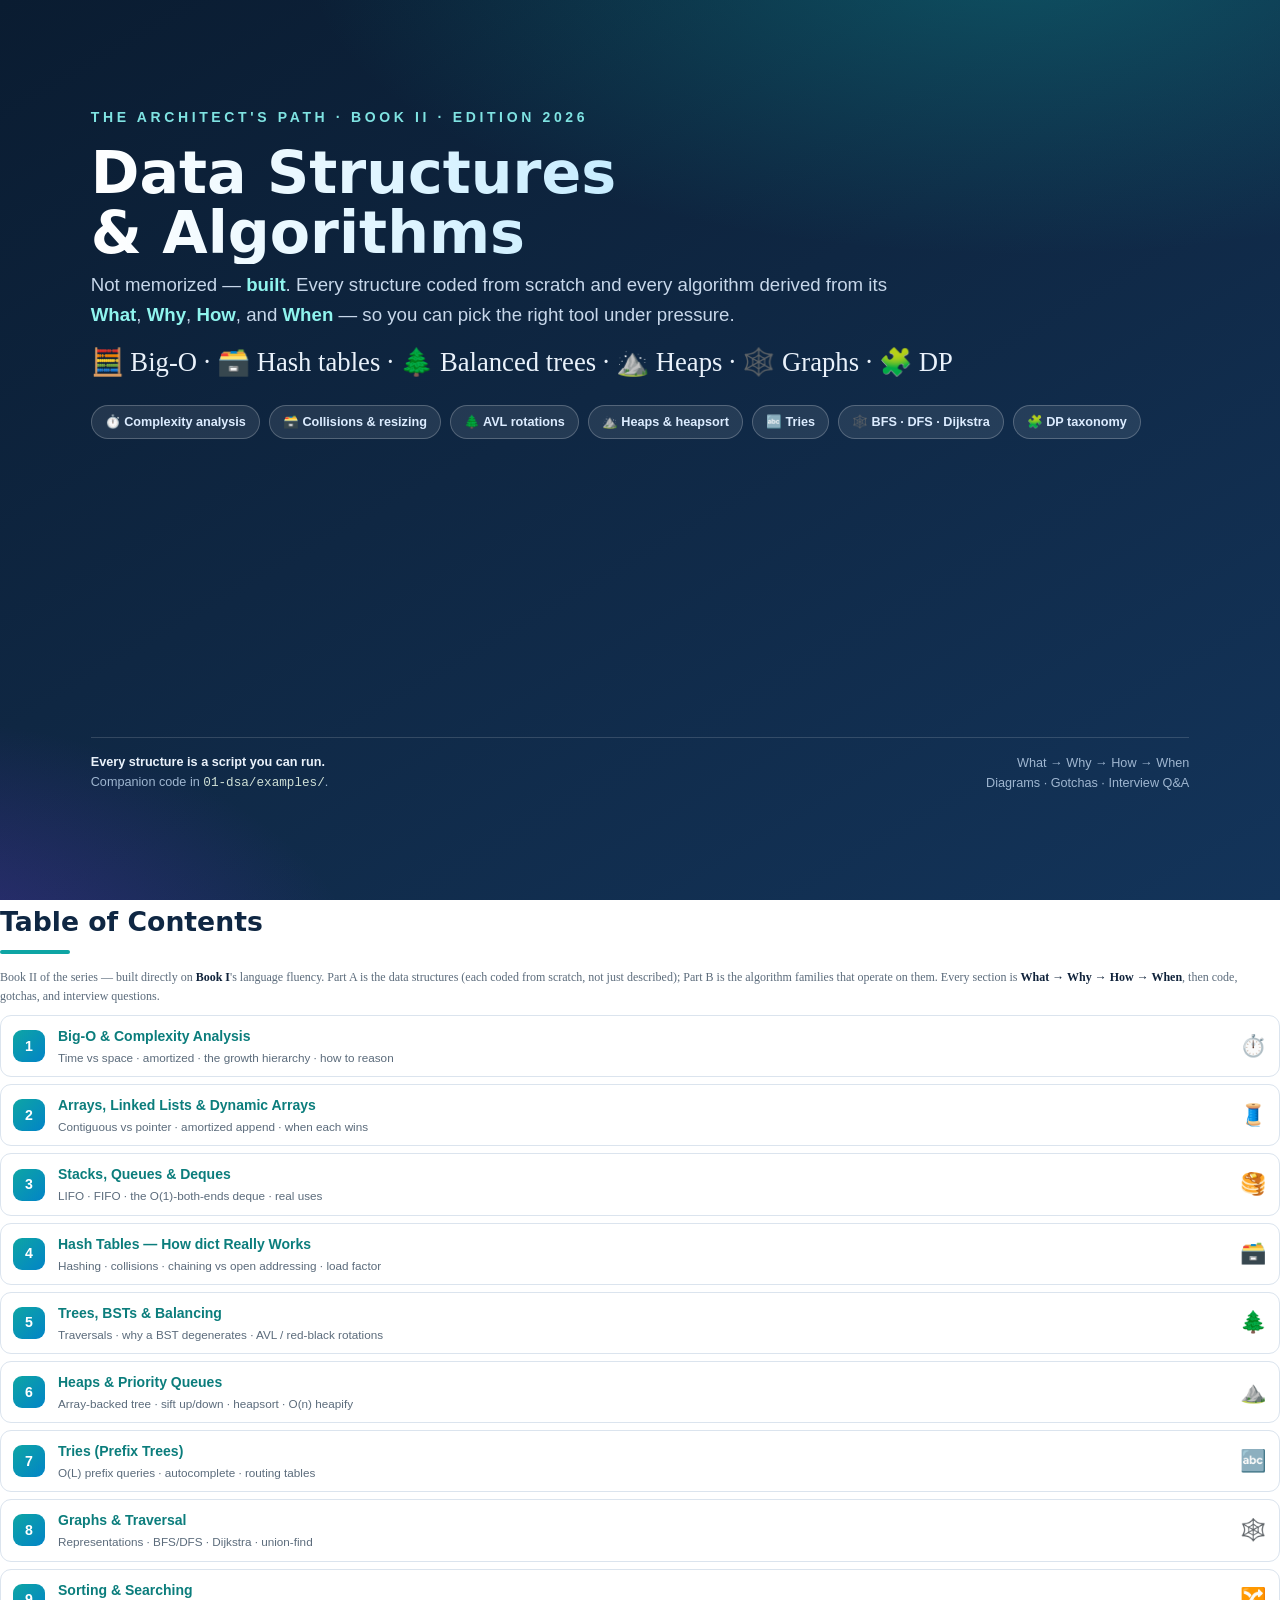
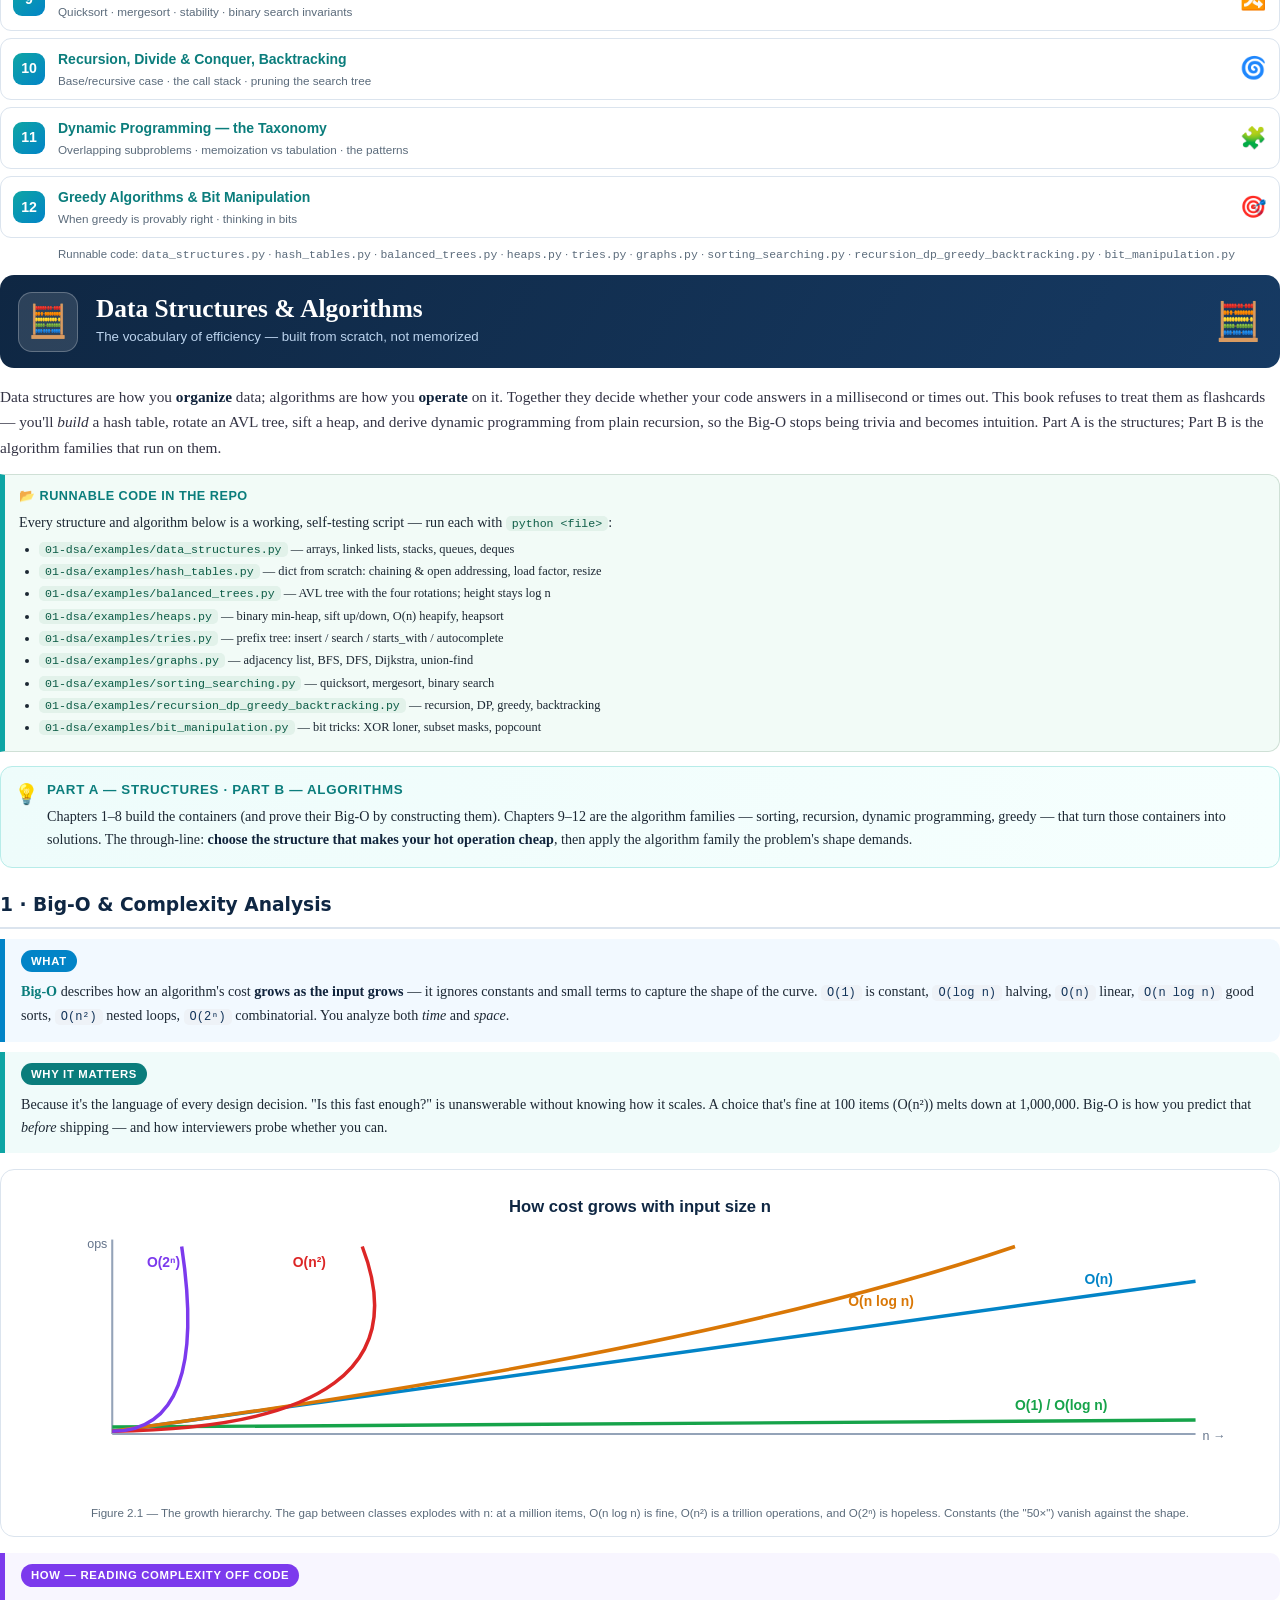
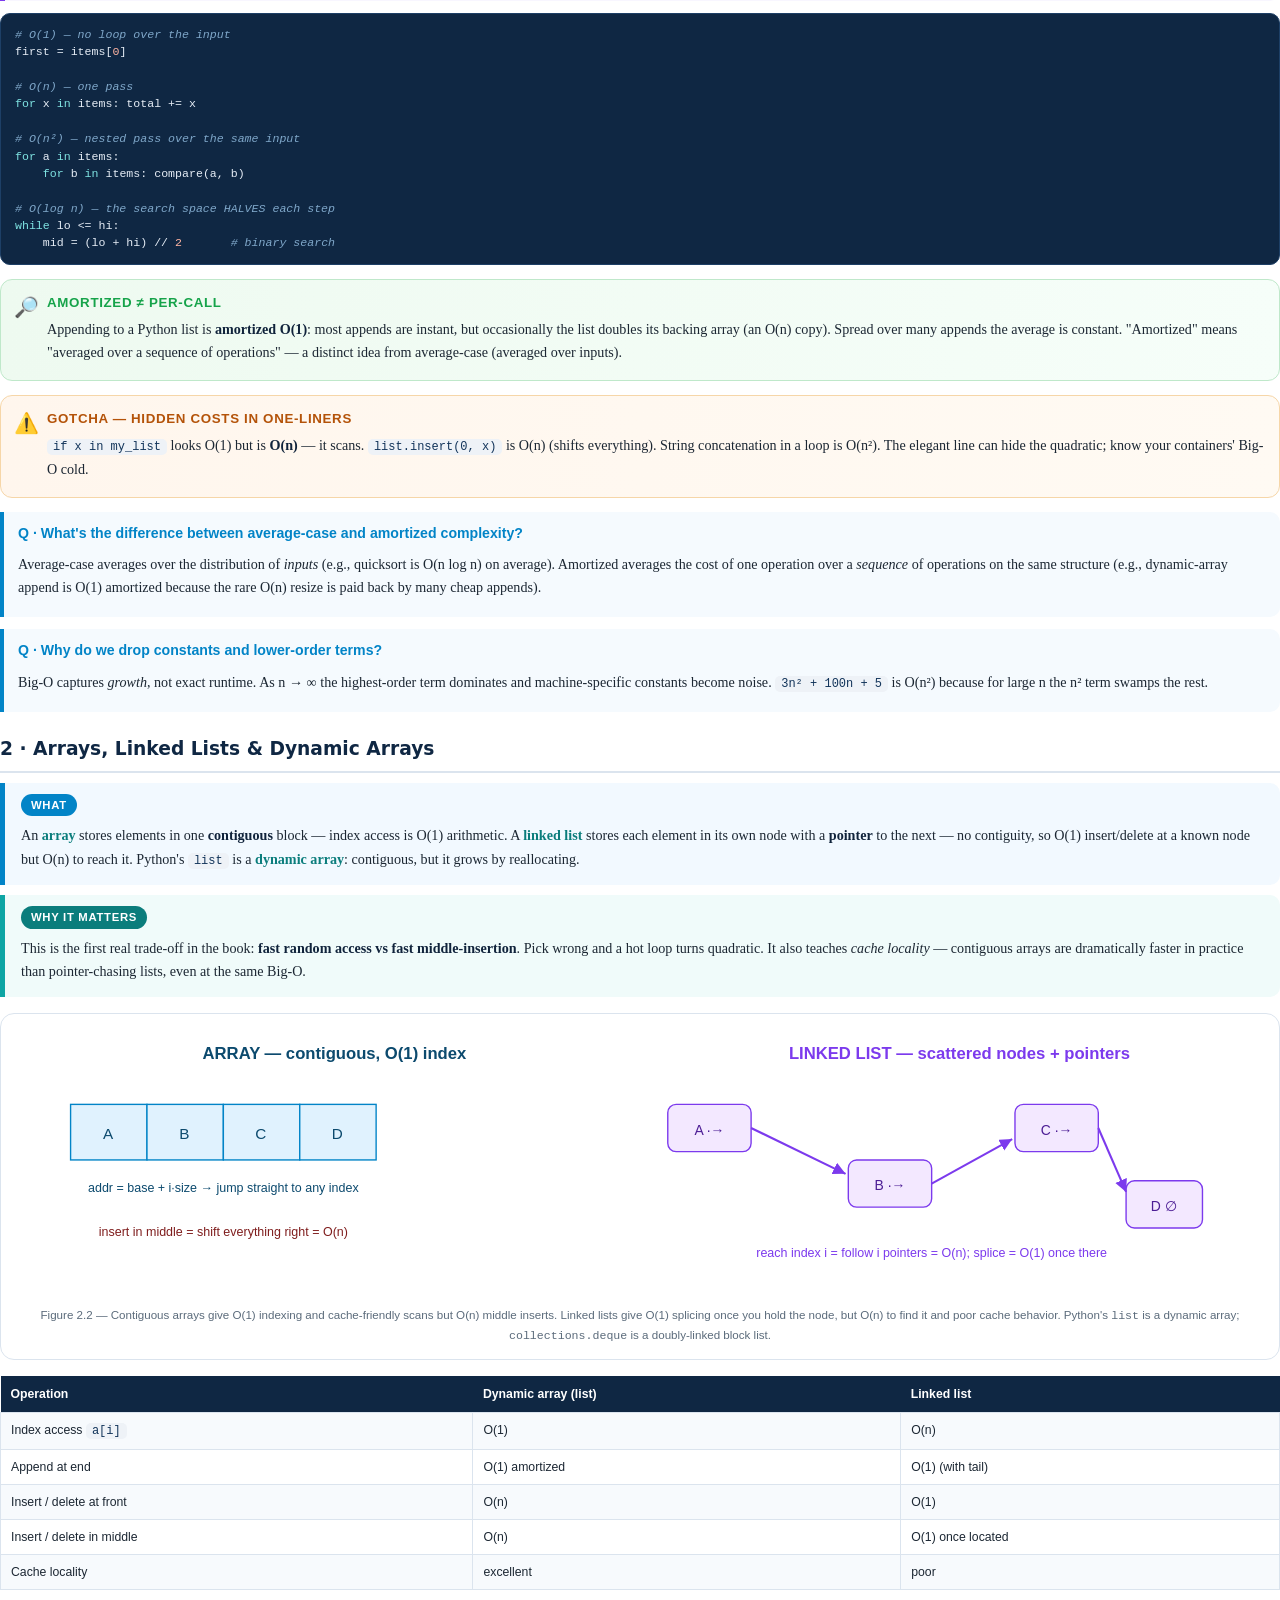
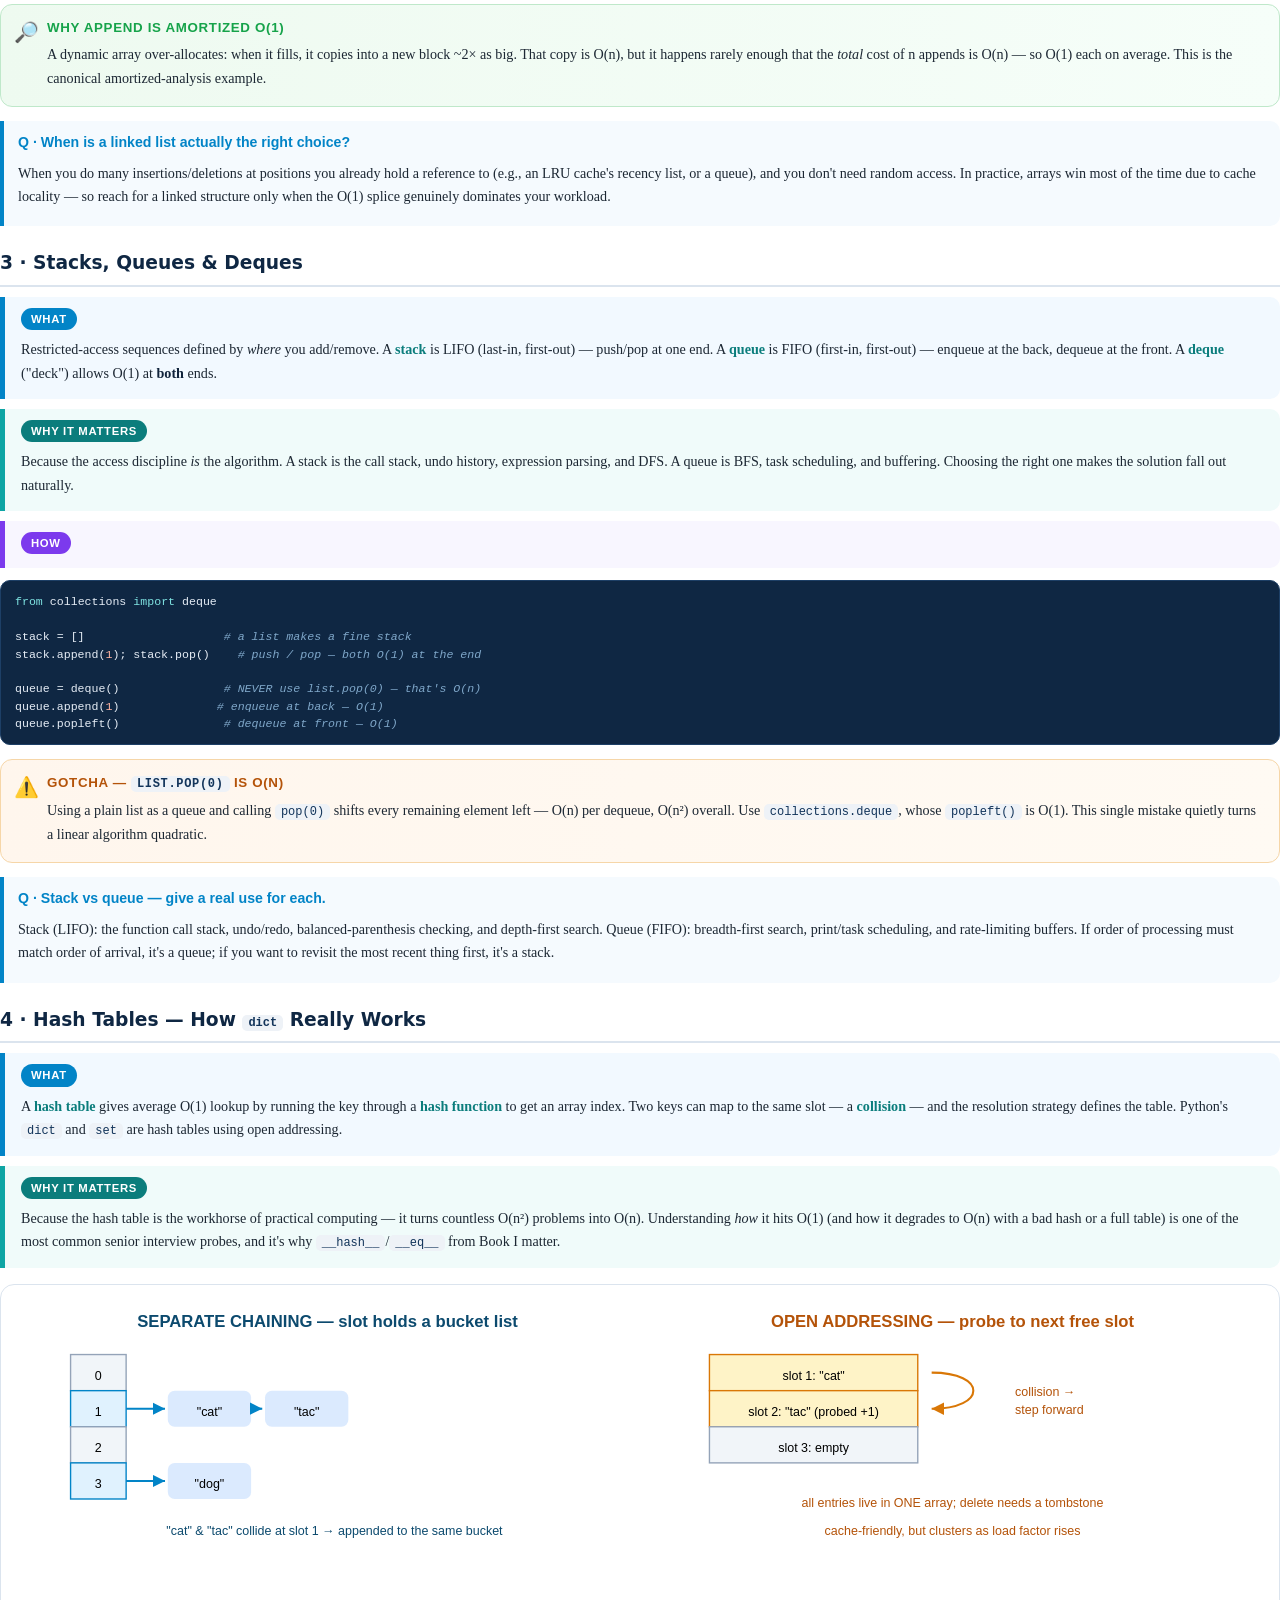
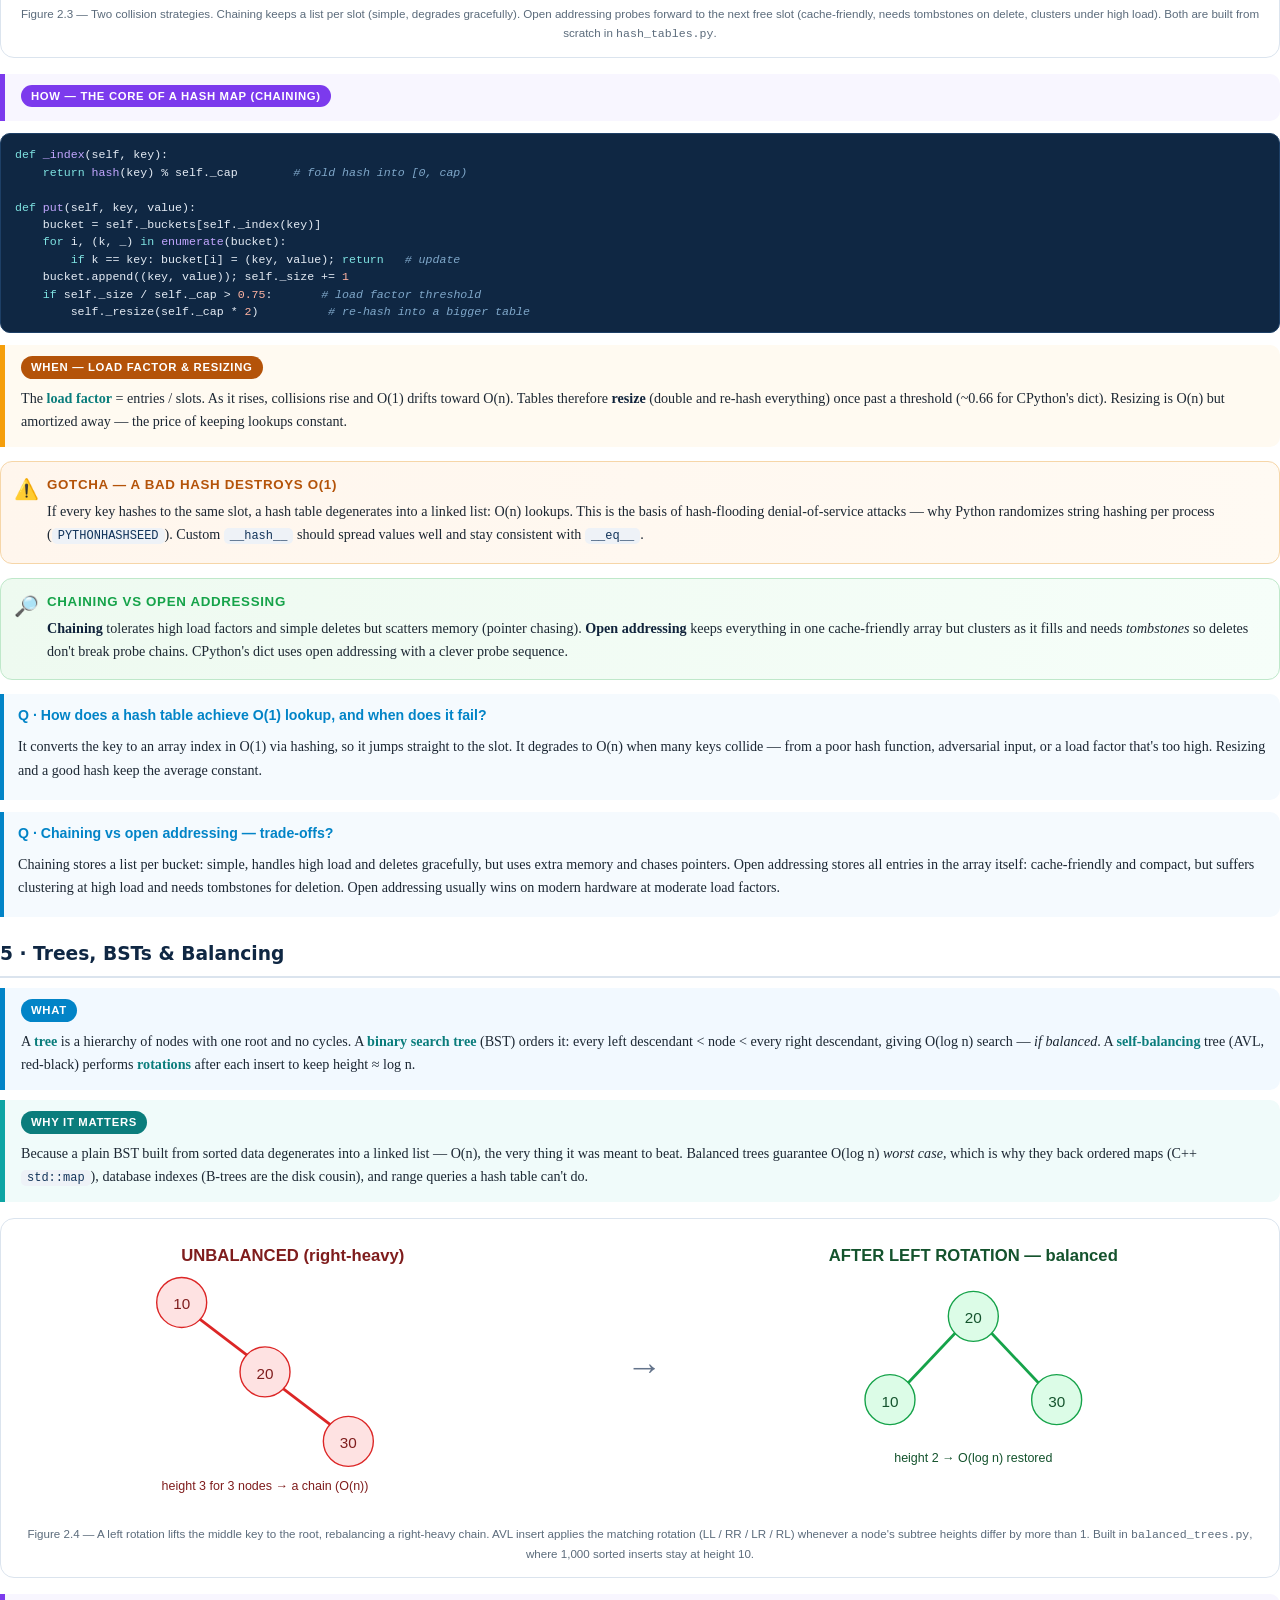
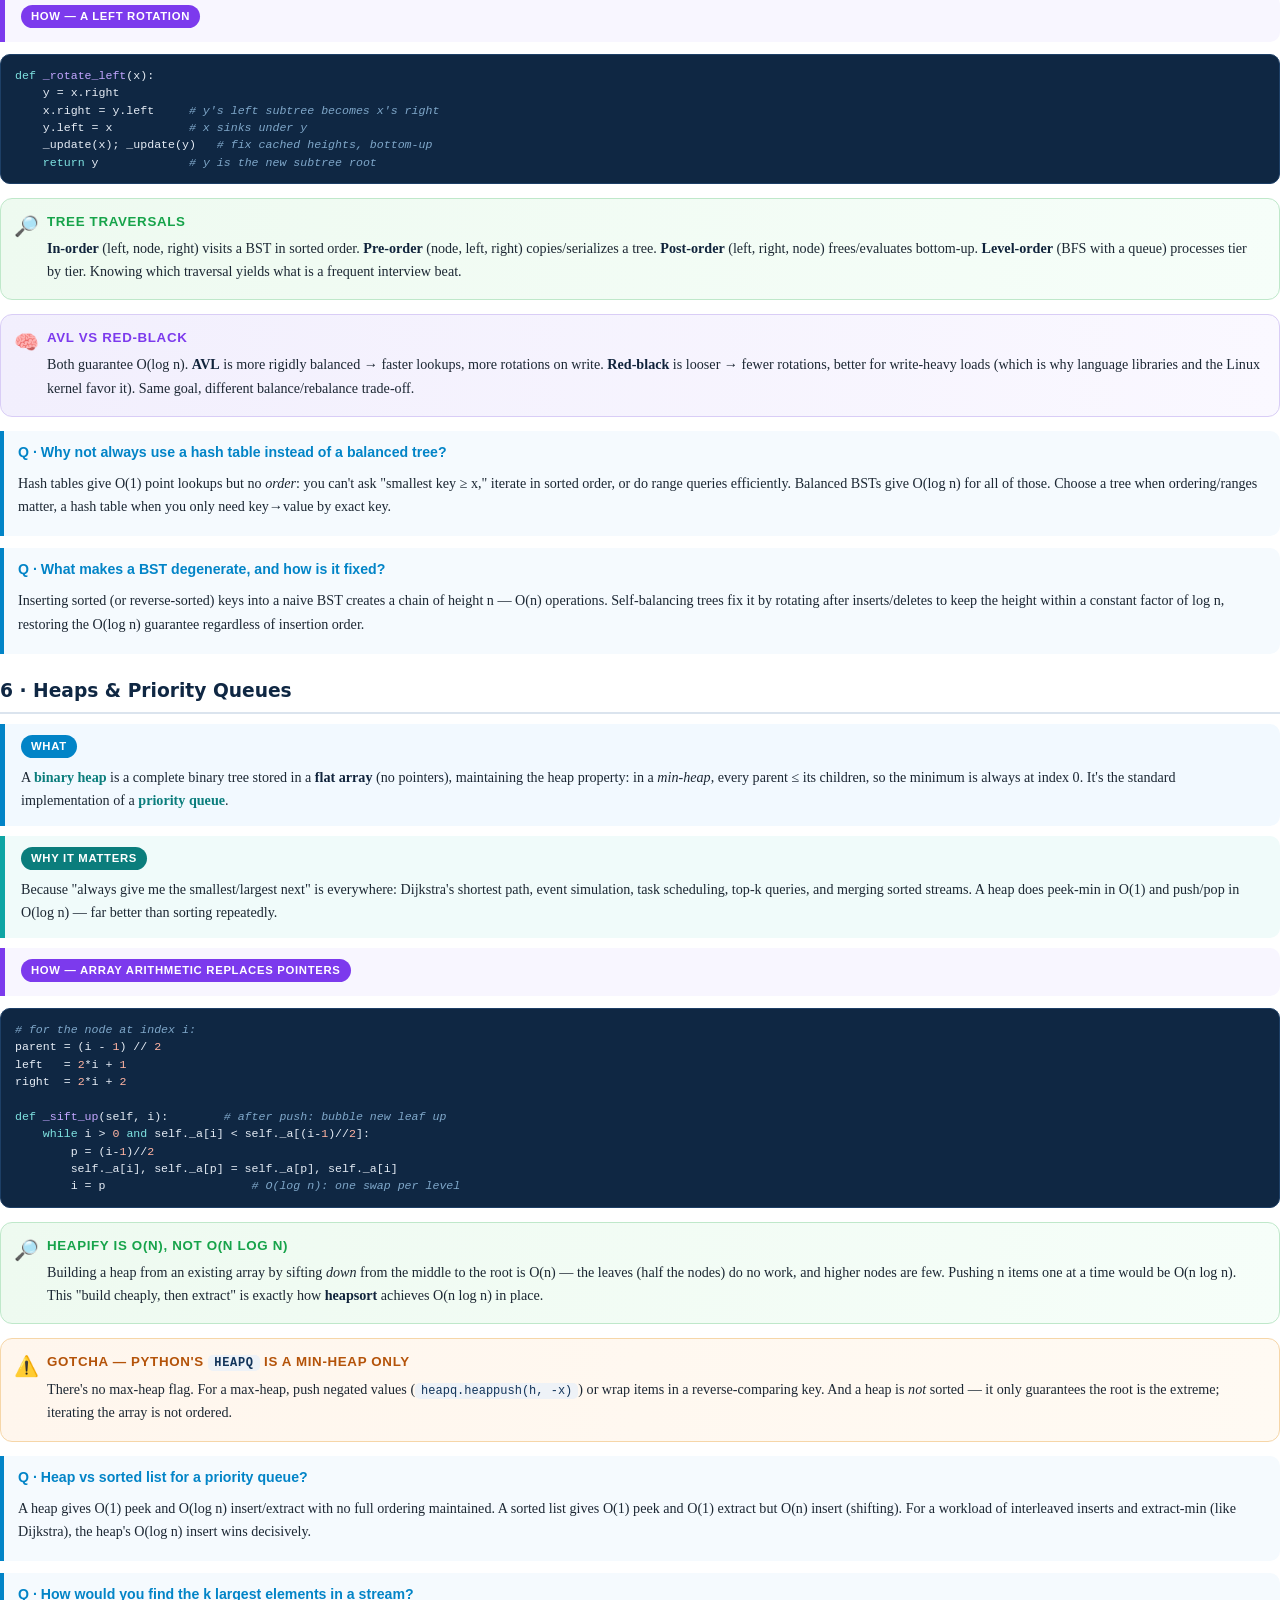
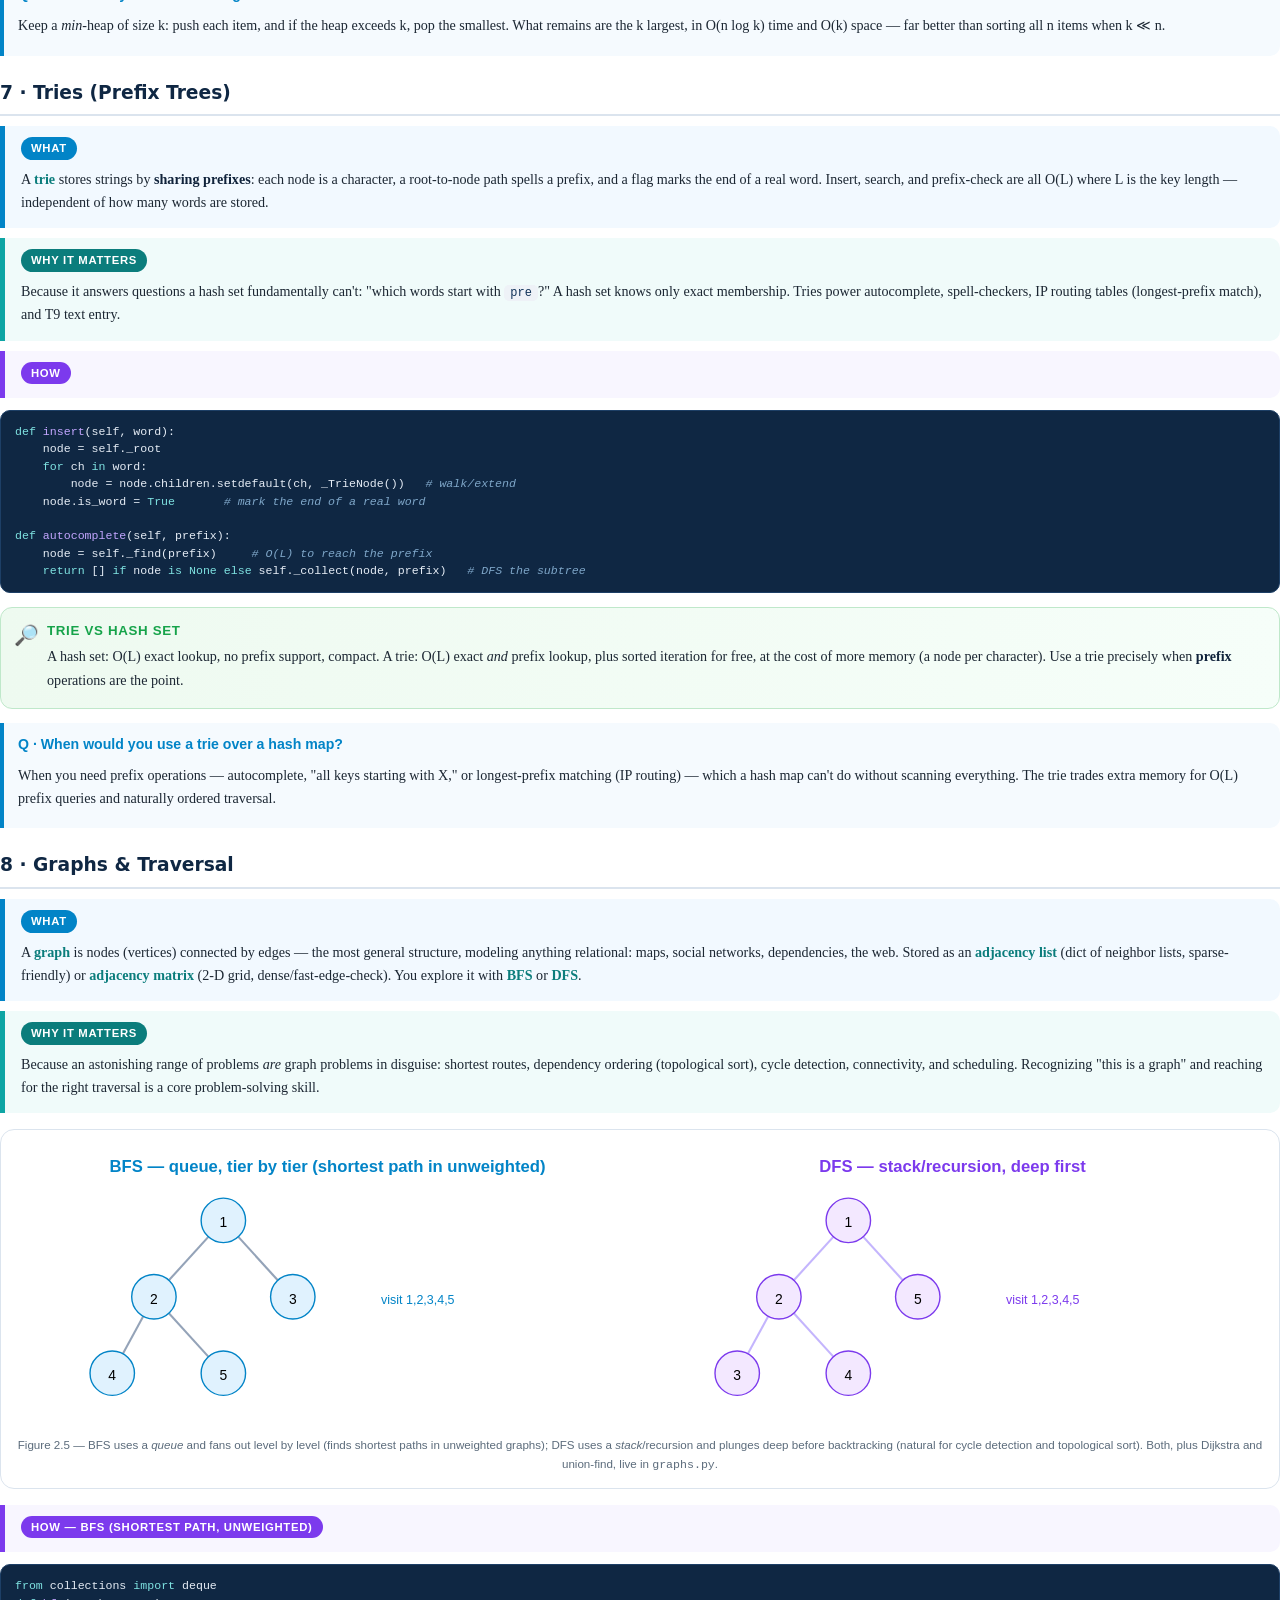
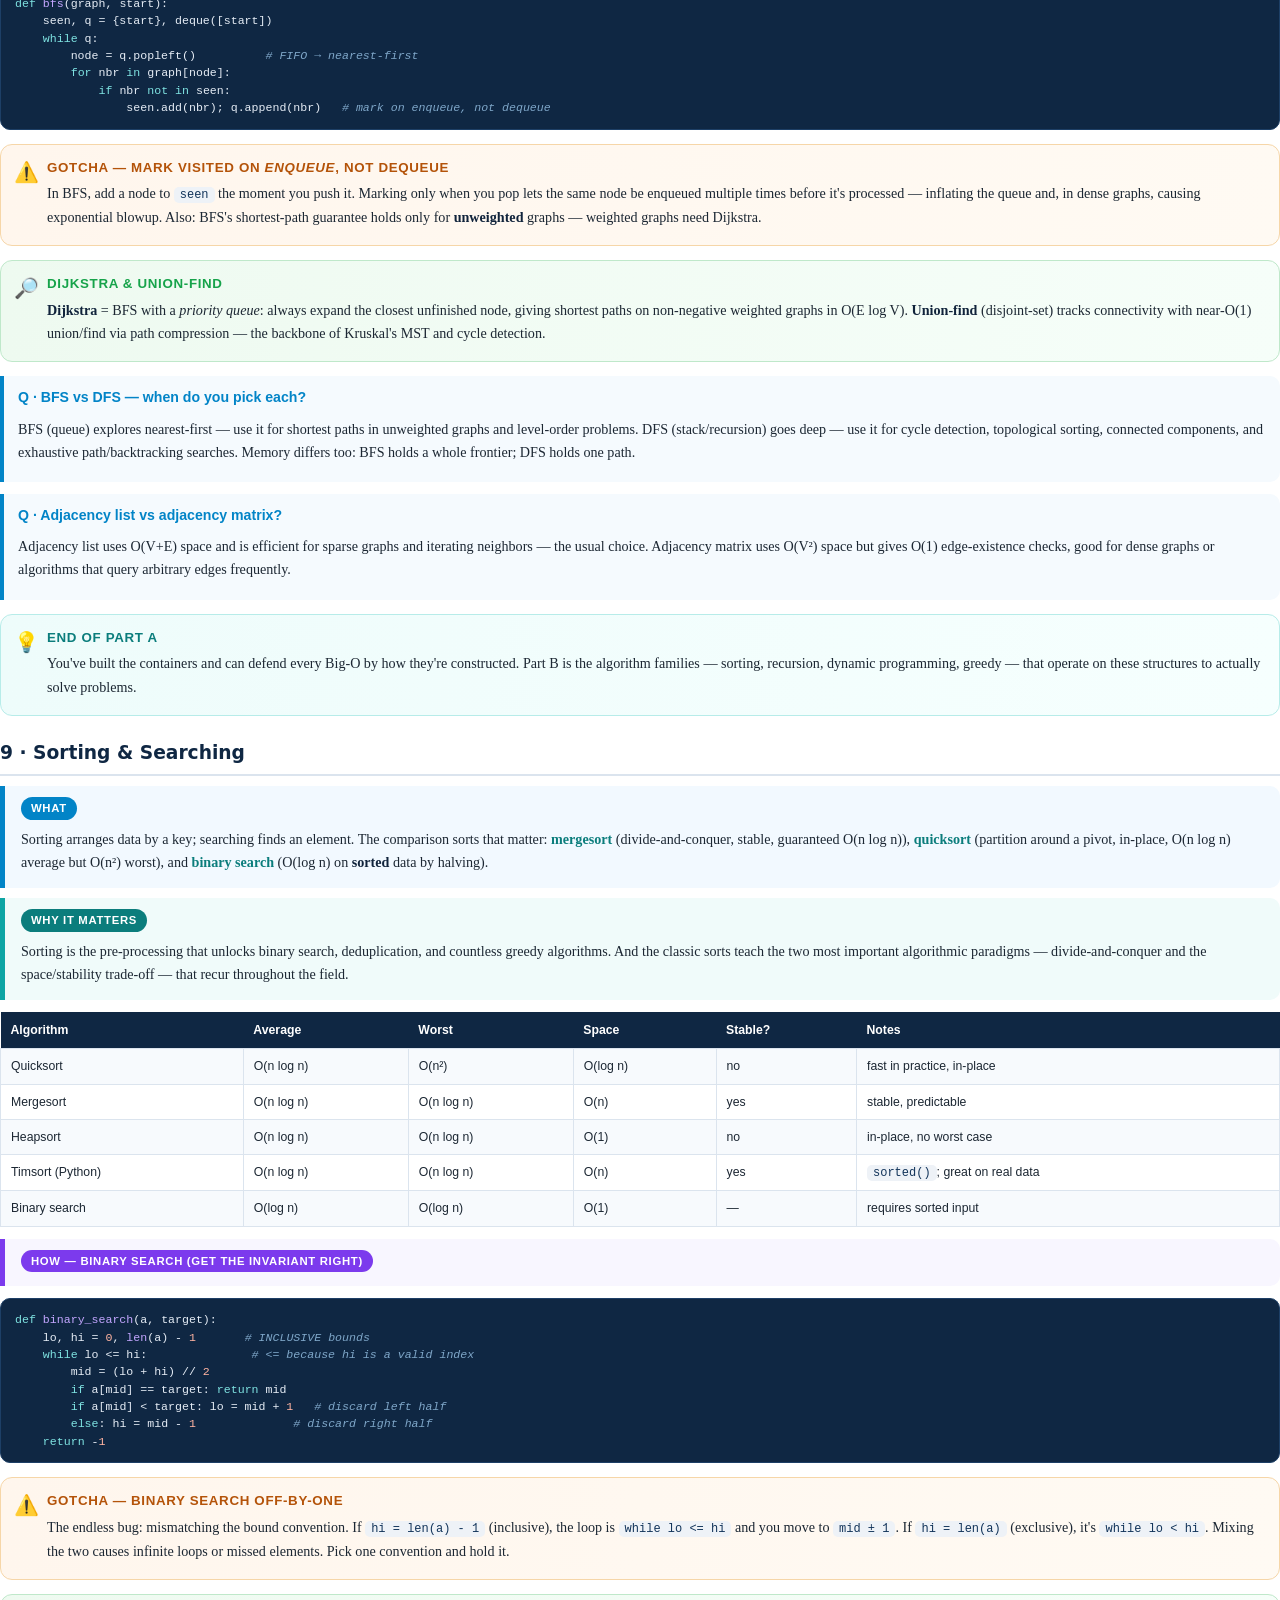
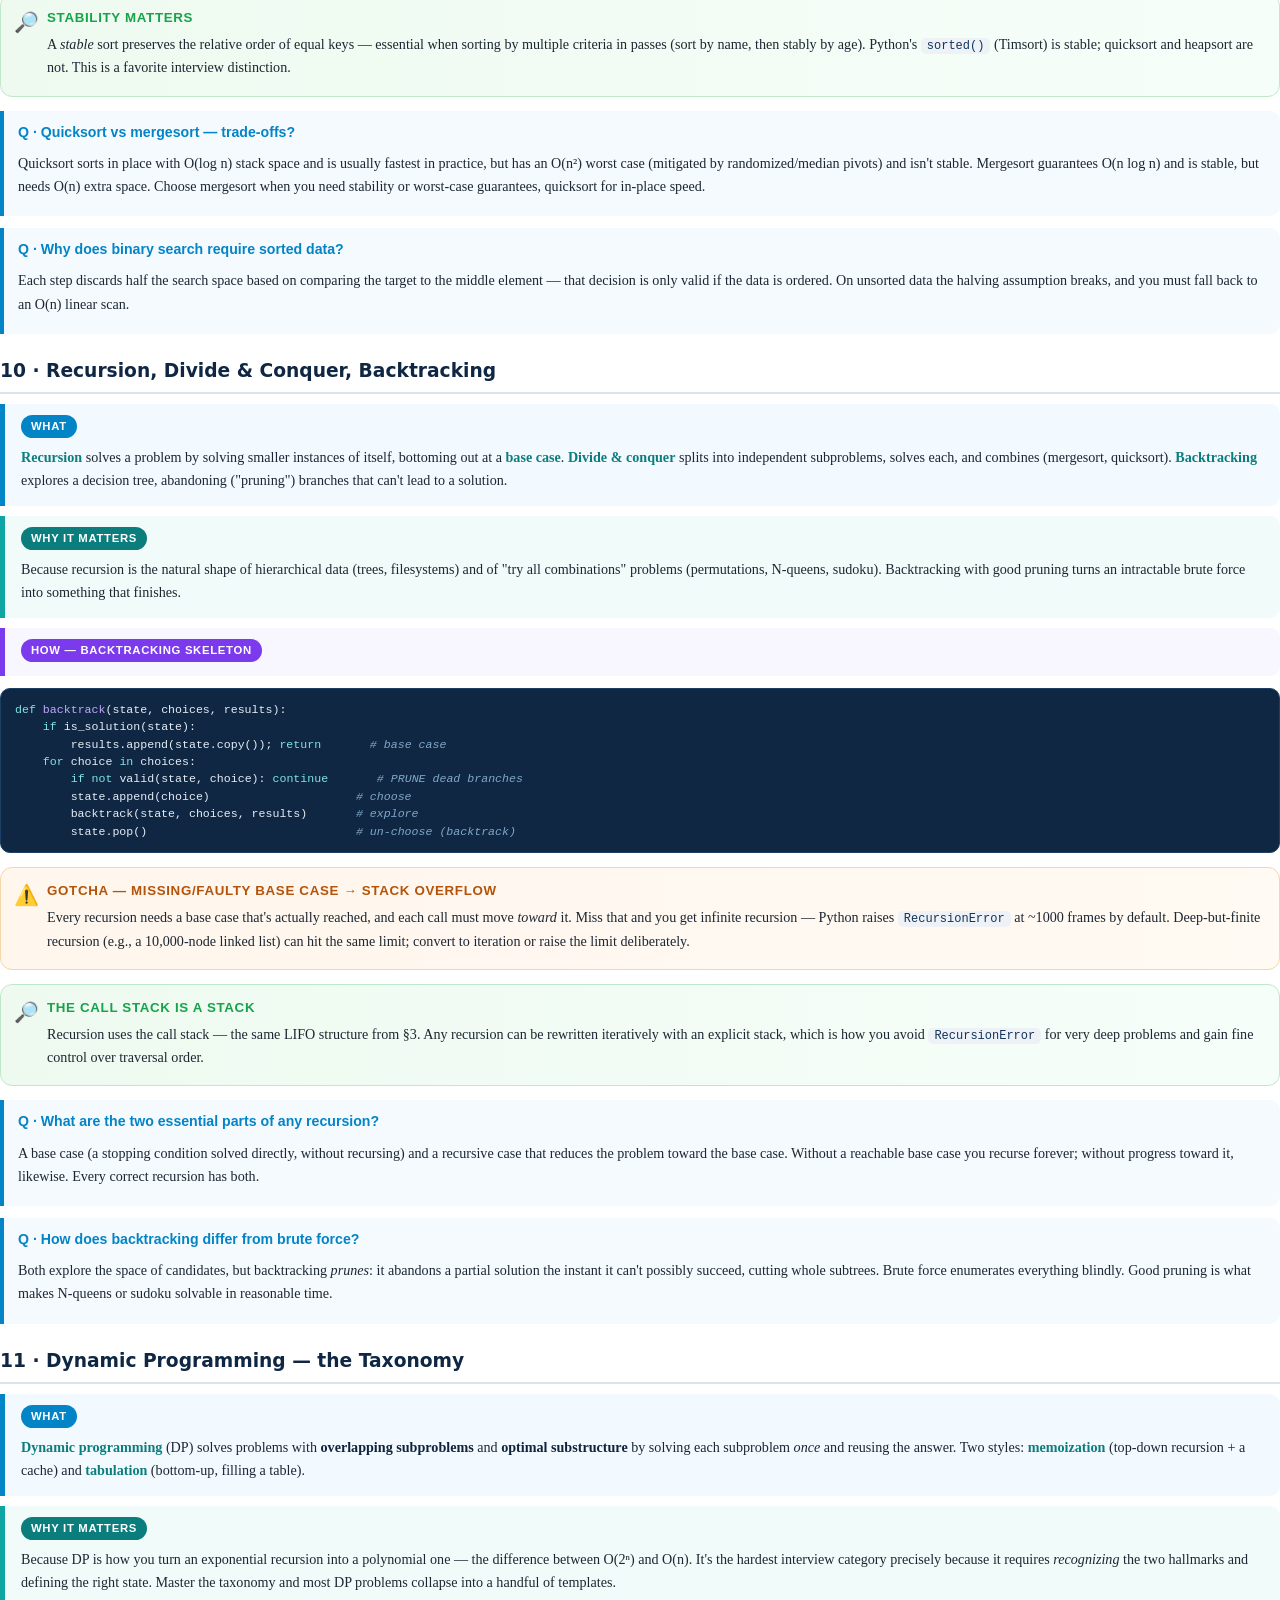
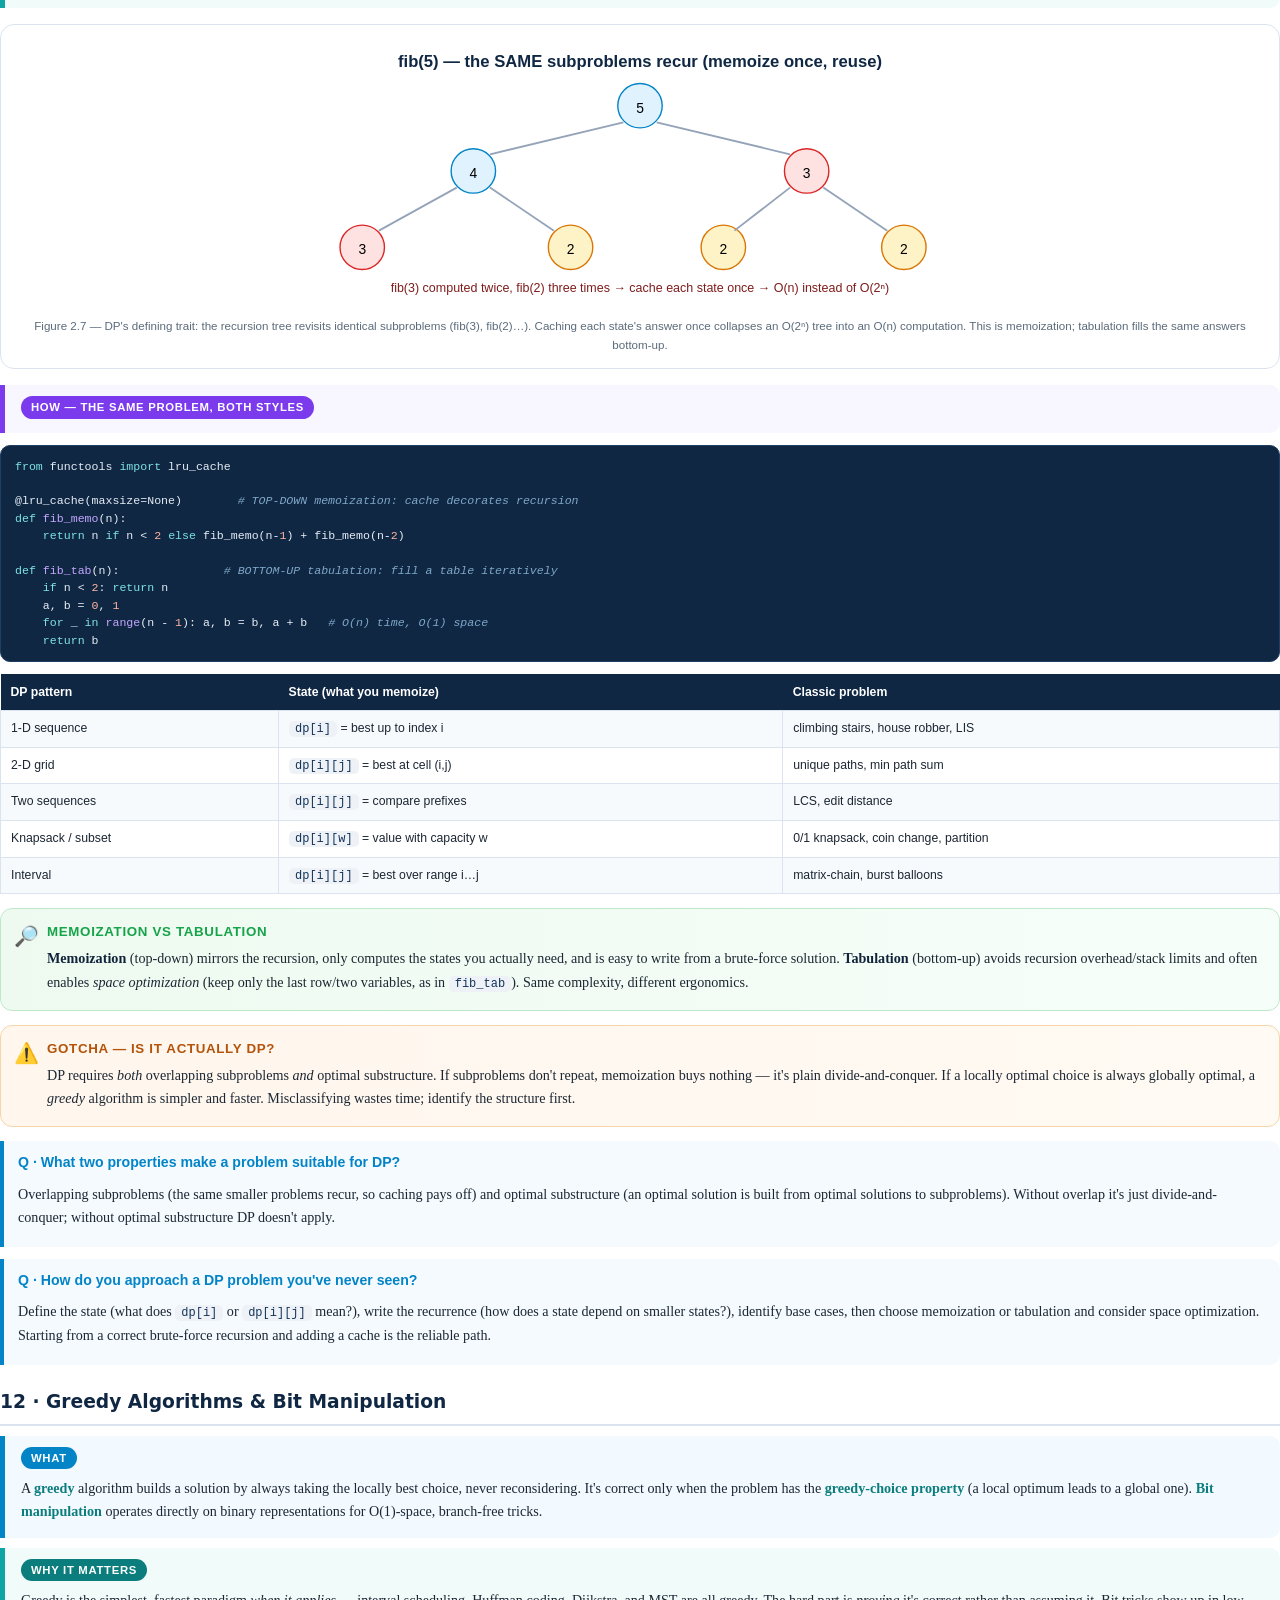
==== study-guide/book-2-dsa.html @ 121f7ae0 "Initial commit: curriculum modules, study-guide, protocol microservices (REST/gRPC/GraphQL) with sag" ====
<!DOCTYPE html>
<html lang="en">
<head>
<meta charset="utf-8">
<title>Data Structures &amp; Algorithms — The Architect's Path, Book II</title>
<link rel="stylesheet" href="architects-path.css">
</head>
<body>

<!-- ============================ COVER ============================ -->
<section class="cover">
  <div>
    <div class="kicker">The Architect's Path · Book II · Edition 2026</div>
    <h1>Data Structures<br>&amp; Algorithms</h1>
    <div class="sub">Not memorized — <strong style="color:#8ff4ee">built</strong>. Every structure coded from scratch and every algorithm derived from its <strong style="color:#8ff4ee">What</strong>, <strong style="color:#8ff4ee">Why</strong>, <strong style="color:#8ff4ee">How</strong>, and <strong style="color:#8ff4ee">When</strong> — so you can pick the right tool under pressure.</div>
    <div class="stackrow">🧮 Big-O · 🗃️ Hash tables · 🌲 Balanced trees · ⛰️ Heaps · 🕸️ Graphs · 🧩 DP</div>
    <div class="badges">
      <span class="badge">⏱️ Complexity analysis</span>
      <span class="badge">🗃️ Collisions &amp; resizing</span>
      <span class="badge">🌲 AVL rotations</span>
      <span class="badge">⛰️ Heaps &amp; heapsort</span>
      <span class="badge">🔤 Tries</span>
      <span class="badge">🕸️ BFS · DFS · Dijkstra</span>
      <span class="badge">🧩 DP taxonomy</span>
    </div>
  </div>
  <div class="foot">
    <div><strong style="color:#eaf2fb">Every structure is a script you can run.</strong><br>Companion code in <code style="color:#cfe0d6">01-dsa/examples/</code>.</div>
    <div style="text-align:right">What → Why → How → When<br>Diagrams · Gotchas · Interview Q&amp;A</div>
  </div>
</section>

<!-- ============================ TOC ============================ -->
<section class="toc">
  <h2>Table of Contents</h2>
  <div class="rule"></div>
  <p class="small">Book II of the series — built directly on <strong>Book I</strong>'s language fluency. Part&nbsp;A is the data structures (each coded from scratch, not just described); Part&nbsp;B is the algorithm families that operate on them. Every section is <strong>What → Why → How → When</strong>, then code, gotchas, and interview questions.</p>
  <ol>
    <li><span class="n">1</span><div><div class="tt"><a href="#s1">Big-O &amp; Complexity Analysis</a></div><div class="dd">Time vs space · amortized · the growth hierarchy · how to reason</div></div><span class="ic">⏱️</span></li>
    <li><span class="n">2</span><div><div class="tt"><a href="#s2">Arrays, Linked Lists &amp; Dynamic Arrays</a></div><div class="dd">Contiguous vs pointer · amortized append · when each wins</div></div><span class="ic">🧵</span></li>
    <li><span class="n">3</span><div><div class="tt"><a href="#s3">Stacks, Queues &amp; Deques</a></div><div class="dd">LIFO · FIFO · the O(1)-both-ends deque · real uses</div></div><span class="ic">🥞</span></li>
    <li><span class="n">4</span><div><div class="tt"><a href="#s4">Hash Tables — How dict Really Works</a></div><div class="dd">Hashing · collisions · chaining vs open addressing · load factor</div></div><span class="ic">🗃️</span></li>
    <li><span class="n">5</span><div><div class="tt"><a href="#s5">Trees, BSTs &amp; Balancing</a></div><div class="dd">Traversals · why a BST degenerates · AVL / red-black rotations</div></div><span class="ic">🌲</span></li>
    <li><span class="n">6</span><div><div class="tt"><a href="#s6">Heaps &amp; Priority Queues</a></div><div class="dd">Array-backed tree · sift up/down · heapsort · O(n) heapify</div></div><span class="ic">⛰️</span></li>
    <li><span class="n">7</span><div><div class="tt"><a href="#s7">Tries (Prefix Trees)</a></div><div class="dd">O(L) prefix queries · autocomplete · routing tables</div></div><span class="ic">🔤</span></li>
    <li><span class="n">8</span><div><div class="tt"><a href="#s8">Graphs &amp; Traversal</a></div><div class="dd">Representations · BFS/DFS · Dijkstra · union-find</div></div><span class="ic">🕸️</span></li>
    <li><span class="n">9</span><div><div class="tt"><a href="#s9">Sorting &amp; Searching</a></div><div class="dd">Quicksort · mergesort · stability · binary search invariants</div></div><span class="ic">🔀</span></li>
    <li><span class="n">10</span><div><div class="tt"><a href="#s10">Recursion, Divide &amp; Conquer, Backtracking</a></div><div class="dd">Base/recursive case · the call stack · pruning the search tree</div></div><span class="ic">🌀</span></li>
    <li><span class="n">11</span><div><div class="tt"><a href="#s11">Dynamic Programming — the Taxonomy</a></div><div class="dd">Overlapping subproblems · memoization vs tabulation · the patterns</div></div><span class="ic">🧩</span></li>
    <li><span class="n">12</span><div><div class="tt"><a href="#s12">Greedy Algorithms &amp; Bit Manipulation</a></div><div class="dd">When greedy is provably right · thinking in bits</div></div><span class="ic">🎯</span></li>
  </ol>
  <div class="subitems">Runnable code: <code>data_structures.py</code> · <code>hash_tables.py</code> · <code>balanced_trees.py</code> · <code>heaps.py</code> · <code>tries.py</code> · <code>graphs.py</code> · <code>sorting_searching.py</code> · <code>recursion_dp_greedy_backtracking.py</code> · <code>bit_manipulation.py</code></div>
</section>

<!-- ============================ CHAPTER SHELL ============================ -->
<section class="chapter" id="s0">
  <div class="ch-head">
    <div class="num">🧮</div>
    <div><div class="t">Data Structures &amp; Algorithms</div>
    <div class="s">The vocabulary of efficiency — built from scratch, not memorized</div></div>
    <div class="ico">🧮</div>
  </div>

  <p class="lead">Data structures are how you <strong>organize</strong> data; algorithms are how you <strong>operate</strong> on it. Together they decide whether your code answers in a millisecond or times out. This book refuses to treat them as flashcards — you'll <em>build</em> a hash table, rotate an AVL tree, sift a heap, and derive dynamic programming from plain recursion, so the Big-O stops being trivia and becomes intuition. Part&nbsp;A is the structures; Part&nbsp;B is the algorithm families that run on them.</p>

  <div class="coderef"><div class="h">📂 Runnable code in the repo</div><p style="margin:0 0 3px">Every structure and algorithm below is a working, self-testing script — run each with <span class="path">python &lt;file&gt;</span>:</p>
  <ul>
    <li><span class="path">01-dsa/examples/data_structures.py</span> — arrays, linked lists, stacks, queues, deques</li>
    <li><span class="path">01-dsa/examples/hash_tables.py</span> — dict from scratch: chaining &amp; open addressing, load factor, resize</li>
    <li><span class="path">01-dsa/examples/balanced_trees.py</span> — AVL tree with the four rotations; height stays log&nbsp;n</li>
    <li><span class="path">01-dsa/examples/heaps.py</span> — binary min-heap, sift up/down, O(n) heapify, heapsort</li>
    <li><span class="path">01-dsa/examples/tries.py</span> — prefix tree: insert / search / starts_with / autocomplete</li>
    <li><span class="path">01-dsa/examples/graphs.py</span> — adjacency list, BFS, DFS, Dijkstra, union-find</li>
    <li><span class="path">01-dsa/examples/sorting_searching.py</span> — quicksort, mergesort, binary search</li>
    <li><span class="path">01-dsa/examples/recursion_dp_greedy_backtracking.py</span> — recursion, DP, greedy, backtracking</li>
    <li><span class="path">01-dsa/examples/bit_manipulation.py</span> — bit tricks: XOR loner, subset masks, popcount</li>
  </ul></div>

  <div class="box bigidea"><span class="ic">💡</span><div class="h">Part A — Structures · Part B — Algorithms</div>
  <p>Chapters 1–8 build the containers (and prove their Big-O by constructing them). Chapters 9–12 are the algorithm families — sorting, recursion, dynamic programming, greedy — that turn those containers into solutions. The through-line: <strong>choose the structure that makes your hot operation cheap</strong>, then apply the algorithm family the problem's shape demands.</p></div>

  <!-- ===================== 1 : BIG-O ===================== -->
  <h2 class="sec" id="s1">1 · Big-O &amp; Complexity Analysis</h2>

  <div class="def what"><span class="lab">What</span><p><em class="term">Big-O</em> describes how an algorithm's cost <strong>grows as the input grows</strong> — it ignores constants and small terms to capture the shape of the curve. <code class="inl">O(1)</code> is constant, <code class="inl">O(log n)</code> halving, <code class="inl">O(n)</code> linear, <code class="inl">O(n log n)</code> good sorts, <code class="inl">O(n²)</code> nested loops, <code class="inl">O(2ⁿ)</code> combinatorial. You analyze both <em>time</em> and <em>space</em>.</p></div>

  <div class="def why"><span class="lab">Why it matters</span><p>Because it's the language of every design decision. "Is this fast enough?" is unanswerable without knowing how it scales. A choice that's fine at 100 items (O(n²)) melts down at 1,000,000. Big-O is how you predict that <em>before</em> shipping — and how interviewers probe whether you can.</p></div>

  <figure class="fig-card">
    <svg viewBox="0 0 900 220" role="img" aria-label="Big-O growth curves">
      <g font-family="Segoe UI,sans-serif">
        <text x="450" y="20" text-anchor="middle" font-size="12" font-weight="800" fill="#0f2743">How cost grows with input size n</text>
        <line x1="70" y1="180" x2="850" y2="180" stroke="#94a3b8" stroke-width="1.5"/>
        <line x1="70" y1="180" x2="70" y2="40" stroke="#94a3b8" stroke-width="1.5"/>
        <text x="855" y="184" font-size="9" fill="#64748b">n →</text>
        <text x="52" y="46" font-size="9" fill="#64748b">ops</text>
        <path d="M70,175 L850,170" fill="none" stroke="#16a34a" stroke-width="2.5"/>
        <text x="720" y="163" font-size="10" fill="#16a34a" font-weight="700">O(1) / O(log n)</text>
        <path d="M70,178 L850,70" fill="none" stroke="#0284c7" stroke-width="2.5"/>
        <text x="770" y="72" font-size="10" fill="#0284c7" font-weight="700">O(n)</text>
        <path d="M70,178 Q500,120 720,45" fill="none" stroke="#d97706" stroke-width="2.5"/>
        <text x="600" y="88" font-size="10" fill="#d97706" font-weight="700">O(n log n)</text>
        <path d="M70,178 Q300,175 250,45" fill="none" stroke="#dc2626" stroke-width="2.5"/>
        <text x="200" y="60" font-size="10" fill="#dc2626" font-weight="700">O(n²)</text>
        <path d="M70,178 Q140,178 120,45" fill="none" stroke="#7c3aed" stroke-width="2.5"/>
        <text x="95" y="60" font-size="10" fill="#7c3aed" font-weight="700">O(2ⁿ)</text>
      </g>
    </svg>
    <figcaption>Figure 2.1 — The growth hierarchy. The gap between classes explodes with n: at a million items, O(n log n) is fine, O(n²) is a trillion operations, and O(2ⁿ) is hopeless. Constants (the "50×") vanish against the shape.</figcaption>
  </figure>

  <div class="def how"><span class="lab">How — reading complexity off code</span></div>
<pre><span class="c"># O(1) — no loop over the input</span>
first = items[<span class="n">0</span>]

<span class="c"># O(n) — one pass</span>
<span class="k">for</span> x <span class="k">in</span> items: total += x

<span class="c"># O(n²) — nested pass over the same input</span>
<span class="k">for</span> a <span class="k">in</span> items:
    <span class="k">for</span> b <span class="k">in</span> items: compare(a, b)

<span class="c"># O(log n) — the search space HALVES each step</span>
<span class="k">while</span> lo &lt;= hi:
    mid = (lo + hi) // <span class="n">2</span>       <span class="c"># binary search</span></pre>

  <div class="box insight"><span class="ic">🔎</span><div class="h">Amortized ≠ per-call</div>
  <p>Appending to a Python list is <strong>amortized O(1)</strong>: most appends are instant, but occasionally the list doubles its backing array (an O(n) copy). Spread over many appends the average is constant. "Amortized" means "averaged over a sequence of operations" — a distinct idea from average-case (averaged over inputs).</p></div>

  <div class="box gotcha"><span class="ic">⚠️</span><div class="h">Gotcha — hidden costs in one-liners</div>
  <p><code class="inl">if x in my_list</code> looks O(1) but is <strong>O(n)</strong> — it scans. <code class="inl">list.insert(0, x)</code> is O(n) (shifts everything). String concatenation in a loop is O(n²). The elegant line can hide the quadratic; know your containers' Big-O cold.</p></div>

  <div class="qa"><div class="q">Q · What's the difference between average-case and amortized complexity?</div>
  <p>Average-case averages over the distribution of <em>inputs</em> (e.g., quicksort is O(n log n) on average). Amortized averages the cost of one operation over a <em>sequence</em> of operations on the same structure (e.g., dynamic-array append is O(1) amortized because the rare O(n) resize is paid back by many cheap appends).</p></div>

  <div class="qa"><div class="q">Q · Why do we drop constants and lower-order terms?</div>
  <p>Big-O captures <em>growth</em>, not exact runtime. As n → ∞ the highest-order term dominates and machine-specific constants become noise. <code class="inl">3n² + 100n + 5</code> is O(n²) because for large n the n² term swamps the rest.</p></div>

  <!-- ===================== 2 : ARRAYS/LISTS ===================== -->
  <h2 class="sec" id="s2">2 · Arrays, Linked Lists &amp; Dynamic Arrays</h2>

  <div class="def what"><span class="lab">What</span><p>An <em class="term">array</em> stores elements in one <strong>contiguous</strong> block — index access is O(1) arithmetic. A <em class="term">linked list</em> stores each element in its own node with a <strong>pointer</strong> to the next — no contiguity, so O(1) insert/delete at a known node but O(n) to reach it. Python's <code class="inl">list</code> is a <em class="term">dynamic array</em>: contiguous, but it grows by reallocating.</p></div>

  <div class="def why"><span class="lab">Why it matters</span><p>This is the first real trade-off in the book: <strong>fast random access vs fast middle-insertion</strong>. Pick wrong and a hot loop turns quadratic. It also teaches <em>cache locality</em> — contiguous arrays are dramatically faster in practice than pointer-chasing lists, even at the same Big-O.</p></div>

  <figure class="fig-card">
    <svg viewBox="0 0 900 190" role="img" aria-label="Array vs linked list memory layout">
      <g font-family="Segoe UI,sans-serif">
        <text x="230" y="22" text-anchor="middle" font-size="12" font-weight="800" fill="#0c4a6e">ARRAY — contiguous, O(1) index</text>
        <text x="680" y="22" text-anchor="middle" font-size="12" font-weight="800" fill="#7c3aed">LINKED LIST — scattered nodes + pointers</text>
        <g>
          <rect x="40" y="55" width="55" height="40" fill="#e0f2fe" stroke="#0284c7"/><text x="67" y="80" text-anchor="middle" font-size="11" fill="#0c4a6e">A</text>
          <rect x="95" y="55" width="55" height="40" fill="#e0f2fe" stroke="#0284c7"/><text x="122" y="80" text-anchor="middle" font-size="11" fill="#0c4a6e">B</text>
          <rect x="150" y="55" width="55" height="40" fill="#e0f2fe" stroke="#0284c7"/><text x="177" y="80" text-anchor="middle" font-size="11" fill="#0c4a6e">C</text>
          <rect x="205" y="55" width="55" height="40" fill="#e0f2fe" stroke="#0284c7"/><text x="232" y="80" text-anchor="middle" font-size="11" fill="#0c4a6e">D</text>
          <text x="150" y="118" text-anchor="middle" font-size="9" fill="#0c4a6e">addr = base + i·size → jump straight to any index</text>
          <text x="150" y="150" text-anchor="middle" font-size="9" fill="#7f1d1d">insert in middle = shift everything right = O(n)</text>
        </g>
        <g>
          <rect x="470" y="55" width="60" height="34" rx="6" fill="#f3e8ff" stroke="#7c3aed"/><text x="500" y="77" text-anchor="middle" font-size="10" fill="#4c1d95">A ·→</text>
          <rect x="600" y="95" width="60" height="34" rx="6" fill="#f3e8ff" stroke="#7c3aed"/><text x="630" y="117" text-anchor="middle" font-size="10" fill="#4c1d95">B ·→</text>
          <rect x="720" y="55" width="60" height="34" rx="6" fill="#f3e8ff" stroke="#7c3aed"/><text x="750" y="77" text-anchor="middle" font-size="10" fill="#4c1d95">C ·→</text>
          <rect x="800" y="110" width="55" height="34" rx="6" fill="#f3e8ff" stroke="#7c3aed"/><text x="827" y="132" text-anchor="middle" font-size="10" fill="#4c1d95">D ∅</text>
          <path d="M530,72 L598,105" stroke="#7c3aed" stroke-width="1.5" marker-end="url(#ar2)"/>
          <path d="M660,112 L718,80" stroke="#7c3aed" stroke-width="1.5" marker-end="url(#ar2)"/>
          <path d="M780,72 L800,118" stroke="#7c3aed" stroke-width="1.5" marker-end="url(#ar2)"/>
          <text x="660" y="165" text-anchor="middle" font-size="9" fill="#7c3aed">reach index i = follow i pointers = O(n); splice = O(1) once there</text>
        </g>
        <defs><marker id="ar2" markerWidth="8" markerHeight="8" refX="6" refY="3" orient="auto"><path d="M0,0 L6,3 L0,6 Z" fill="#7c3aed"/></marker></defs>
      </g>
    </svg>
    <figcaption>Figure 2.2 — Contiguous arrays give O(1) indexing and cache-friendly scans but O(n) middle inserts. Linked lists give O(1) splicing once you hold the node, but O(n) to find it and poor cache behavior. Python's <code>list</code> is a dynamic array; <code>collections.deque</code> is a doubly-linked block list.</figcaption>
  </figure>

  <table>
    <tr><th>Operation</th><th>Dynamic array (list)</th><th>Linked list</th></tr>
    <tr><td>Index access <code class="inl">a[i]</code></td><td>O(1)</td><td>O(n)</td></tr>
    <tr><td>Append at end</td><td>O(1) amortized</td><td>O(1) (with tail)</td></tr>
    <tr><td>Insert / delete at front</td><td>O(n)</td><td>O(1)</td></tr>
    <tr><td>Insert / delete in middle</td><td>O(n)</td><td>O(1) once located</td></tr>
    <tr><td>Cache locality</td><td>excellent</td><td>poor</td></tr>
  </table>

  <div class="box insight"><span class="ic">🔎</span><div class="h">Why append is amortized O(1)</div>
  <p>A dynamic array over-allocates: when it fills, it copies into a new block ~2× as big. That copy is O(n), but it happens rarely enough that the <em>total</em> cost of n appends is O(n) — so O(1) each on average. This is the canonical amortized-analysis example.</p></div>

  <div class="qa"><div class="q">Q · When is a linked list actually the right choice?</div>
  <p>When you do many insertions/deletions at positions you already hold a reference to (e.g., an LRU cache's recency list, or a queue), and you don't need random access. In practice, arrays win most of the time due to cache locality — so reach for a linked structure only when the O(1) splice genuinely dominates your workload.</p></div>

  <!-- ===================== 3 : STACKS/QUEUES ===================== -->
  <h2 class="sec" id="s3">3 · Stacks, Queues &amp; Deques</h2>

  <div class="def what"><span class="lab">What</span><p>Restricted-access sequences defined by <em>where</em> you add/remove. A <em class="term">stack</em> is LIFO (last-in, first-out) — push/pop at one end. A <em class="term">queue</em> is FIFO (first-in, first-out) — enqueue at the back, dequeue at the front. A <em class="term">deque</em> ("deck") allows O(1) at <strong>both</strong> ends.</p></div>

  <div class="def why"><span class="lab">Why it matters</span><p>Because the access discipline <em>is</em> the algorithm. A stack is the call stack, undo history, expression parsing, and DFS. A queue is BFS, task scheduling, and buffering. Choosing the right one makes the solution fall out naturally.</p></div>

  <div class="def how"><span class="lab">How</span></div>
<pre><span class="k">from</span> collections <span class="k">import</span> deque

stack = []                    <span class="c"># a list makes a fine stack</span>
stack.append(<span class="n">1</span>); stack.pop()    <span class="c"># push / pop — both O(1) at the end</span>

queue = deque()               <span class="c"># NEVER use list.pop(0) — that's O(n)</span>
queue.append(<span class="n">1</span>)              <span class="c"># enqueue at back — O(1)</span>
queue.popleft()               <span class="c"># dequeue at front — O(1)</span></pre>

  <div class="box gotcha"><span class="ic">⚠️</span><div class="h">Gotcha — <code class="inl">list.pop(0)</code> is O(n)</div>
  <p>Using a plain list as a queue and calling <code class="inl">pop(0)</code> shifts every remaining element left — O(n) per dequeue, O(n²) overall. Use <code class="inl">collections.deque</code>, whose <code class="inl">popleft()</code> is O(1). This single mistake quietly turns a linear algorithm quadratic.</p></div>

  <div class="qa"><div class="q">Q · Stack vs queue — give a real use for each.</div>
  <p>Stack (LIFO): the function call stack, undo/redo, balanced-parenthesis checking, and depth-first search. Queue (FIFO): breadth-first search, print/task scheduling, and rate-limiting buffers. If order of processing must match order of arrival, it's a queue; if you want to revisit the most recent thing first, it's a stack.</p></div>

  <!-- ===================== 4 : HASH TABLES ===================== -->
  <h2 class="sec" id="s4">4 · Hash Tables — How <code class="inl">dict</code> Really Works</h2>

  <div class="def what"><span class="lab">What</span><p>A <em class="term">hash table</em> gives average O(1) lookup by running the key through a <em class="term">hash function</em> to get an array index. Two keys can map to the same slot — a <em class="term">collision</em> — and the resolution strategy defines the table. Python's <code class="inl">dict</code> and <code class="inl">set</code> are hash tables using open addressing.</p></div>

  <div class="def why"><span class="lab">Why it matters</span><p>Because the hash table is the workhorse of practical computing — it turns countless O(n²) problems into O(n). Understanding <em>how</em> it hits O(1) (and how it degrades to O(n) with a bad hash or a full table) is one of the most common senior interview probes, and it's why <code class="inl">__hash__</code>/<code class="inl">__eq__</code> from Book&nbsp;I matter.</p></div>

  <figure class="fig-card">
    <svg viewBox="0 0 900 210" role="img" aria-label="Collision resolution strategies">
      <g font-family="Segoe UI,sans-serif">
        <text x="225" y="20" text-anchor="middle" font-size="12" font-weight="800" fill="#0c4a6e">SEPARATE CHAINING — slot holds a bucket list</text>
        <text x="675" y="20" text-anchor="middle" font-size="12" font-weight="800" fill="#b45309">OPEN ADDRESSING — probe to next free slot</text>
        <g>
          <rect x="40" y="40" width="40" height="26" fill="#f1f5f9" stroke="#94a3b8"/><text x="60" y="58" text-anchor="middle" font-size="9">0</text>
          <rect x="40" y="66" width="40" height="26" fill="#e0f2fe" stroke="#0284c7"/><text x="60" y="84" text-anchor="middle" font-size="9">1</text>
          <rect x="40" y="92" width="40" height="26" fill="#f1f5f9" stroke="#94a3b8"/><text x="60" y="110" text-anchor="middle" font-size="9">2</text>
          <rect x="40" y="118" width="40" height="26" fill="#e0f2fe" stroke="#0284c7"/><text x="60" y="136" text-anchor="middle" font-size="9">3</text>
          <rect x="110" y="66" width="60" height="26" rx="5" fill="#dbeafe"/><text x="140" y="84" text-anchor="middle" font-size="9">"cat"</text>
          <rect x="180" y="66" width="60" height="26" rx="5" fill="#dbeafe"/><text x="210" y="84" text-anchor="middle" font-size="9">"tac"</text>
          <path d="M80,79 L108,79" stroke="#0284c7" stroke-width="1.5" marker-end="url(#ar4)"/>
          <path d="M170,79 L178,79" stroke="#0284c7" stroke-width="1.5" marker-end="url(#ar4)"/>
          <rect x="110" y="118" width="60" height="26" rx="5" fill="#dbeafe"/><text x="140" y="136" text-anchor="middle" font-size="9">"dog"</text>
          <path d="M80,131 L108,131" stroke="#0284c7" stroke-width="1.5" marker-end="url(#ar4)"/>
          <text x="230" y="170" text-anchor="middle" font-size="9" fill="#0c4a6e">"cat" &amp; "tac" collide at slot 1 → appended to the same bucket</text>
        </g>
        <g>
          <rect x="500" y="40" width="150" height="26" fill="#fef3c7" stroke="#d97706"/><text x="575" y="58" text-anchor="middle" font-size="9">slot 1: "cat"</text>
          <rect x="500" y="66" width="150" height="26" fill="#fef3c7" stroke="#d97706"/><text x="575" y="84" text-anchor="middle" font-size="9">slot 2: "tac" (probed +1)</text>
          <rect x="500" y="92" width="150" height="26" fill="#f1f5f9" stroke="#94a3b8"/><text x="575" y="110" text-anchor="middle" font-size="9">slot 3: empty</text>
          <path d="M660,53 C700,53 700,79 660,79" fill="none" stroke="#d97706" stroke-width="1.5" marker-end="url(#ar4b)"/>
          <text x="720" y="70" font-size="9" fill="#b45309">collision →</text>
          <text x="720" y="83" font-size="9" fill="#b45309">step forward</text>
          <text x="675" y="150" text-anchor="middle" font-size="9" fill="#b45309">all entries live in ONE array; delete needs a tombstone</text>
          <text x="675" y="170" text-anchor="middle" font-size="9" fill="#b45309">cache-friendly, but clusters as load factor rises</text>
        </g>
        <defs>
          <marker id="ar4" markerWidth="8" markerHeight="8" refX="6" refY="3" orient="auto"><path d="M0,0 L6,3 L0,6 Z" fill="#0284c7"/></marker>
          <marker id="ar4b" markerWidth="8" markerHeight="8" refX="6" refY="3" orient="auto"><path d="M0,0 L6,3 L0,6 Z" fill="#d97706"/></marker>
        </defs>
      </g>
    </svg>
    <figcaption>Figure 2.3 — Two collision strategies. Chaining keeps a list per slot (simple, degrades gracefully). Open addressing probes forward to the next free slot (cache-friendly, needs tombstones on delete, clusters under high load). Both are built from scratch in <code>hash_tables.py</code>.</figcaption>
  </figure>

  <div class="def how"><span class="lab">How — the core of a hash map (chaining)</span></div>
<pre><span class="k">def</span> <span class="f">_index</span>(self, key):
    <span class="k">return</span> <span class="f">hash</span>(key) % self._cap        <span class="c"># fold hash into [0, cap)</span>

<span class="k">def</span> <span class="f">put</span>(self, key, value):
    bucket = self._buckets[self._index(key)]
    <span class="k">for</span> i, (k, _) <span class="k">in</span> <span class="f">enumerate</span>(bucket):
        <span class="k">if</span> k == key: bucket[i] = (key, value); <span class="k">return</span>   <span class="c"># update</span>
    bucket.append((key, value)); self._size += <span class="n">1</span>
    <span class="k">if</span> self._size / self._cap &gt; <span class="n">0.75</span>:       <span class="c"># load factor threshold</span>
        self._resize(self._cap * <span class="n">2</span>)          <span class="c"># re-hash into a bigger table</span></pre>

  <div class="def when"><span class="lab">When — load factor &amp; resizing</span><p>The <em class="term">load factor</em> = entries / slots. As it rises, collisions rise and O(1) drifts toward O(n). Tables therefore <strong>resize</strong> (double and re-hash everything) once past a threshold (~0.66 for CPython's dict). Resizing is O(n) but amortized away — the price of keeping lookups constant.</p></div>

  <div class="box gotcha"><span class="ic">⚠️</span><div class="h">Gotcha — a bad hash destroys O(1)</div>
  <p>If every key hashes to the same slot, a hash table degenerates into a linked list: O(n) lookups. This is the basis of hash-flooding denial-of-service attacks — why Python randomizes string hashing per process (<code class="inl">PYTHONHASHSEED</code>). Custom <code class="inl">__hash__</code> should spread values well and stay consistent with <code class="inl">__eq__</code>.</p></div>

  <div class="box insight"><span class="ic">🔎</span><div class="h">Chaining vs open addressing</div>
  <p><strong>Chaining</strong> tolerates high load factors and simple deletes but scatters memory (pointer chasing). <strong>Open addressing</strong> keeps everything in one cache-friendly array but clusters as it fills and needs <em>tombstones</em> so deletes don't break probe chains. CPython's dict uses open addressing with a clever probe sequence.</p></div>

  <div class="qa"><div class="q">Q · How does a hash table achieve O(1) lookup, and when does it fail?</div>
  <p>It converts the key to an array index in O(1) via hashing, so it jumps straight to the slot. It degrades to O(n) when many keys collide — from a poor hash function, adversarial input, or a load factor that's too high. Resizing and a good hash keep the average constant.</p></div>

  <div class="qa"><div class="q">Q · Chaining vs open addressing — trade-offs?</div>
  <p>Chaining stores a list per bucket: simple, handles high load and deletes gracefully, but uses extra memory and chases pointers. Open addressing stores all entries in the array itself: cache-friendly and compact, but suffers clustering at high load and needs tombstones for deletion. Open addressing usually wins on modern hardware at moderate load factors.</p></div>

  <!-- ===================== 5 : TREES/BST ===================== -->
  <h2 class="sec" id="s5">5 · Trees, BSTs &amp; Balancing</h2>

  <div class="def what"><span class="lab">What</span><p>A <em class="term">tree</em> is a hierarchy of nodes with one root and no cycles. A <em class="term">binary search tree</em> (BST) orders it: every left descendant &lt; node &lt; every right descendant, giving O(log n) search — <em>if balanced</em>. A <em class="term">self-balancing</em> tree (AVL, red-black) performs <em class="term">rotations</em> after each insert to keep height ≈ log n.</p></div>

  <div class="def why"><span class="lab">Why it matters</span><p>Because a plain BST built from sorted data degenerates into a linked list — O(n), the very thing it was meant to beat. Balanced trees guarantee O(log n) <em>worst case</em>, which is why they back ordered maps (C++ <code class="inl">std::map</code>), database indexes (B-trees are the disk cousin), and range queries a hash table can't do.</p></div>

  <figure class="fig-card">
    <svg viewBox="0 0 900 200" role="img" aria-label="AVL rotation restoring balance">
      <g font-family="Segoe UI,sans-serif">
        <text x="200" y="20" text-anchor="middle" font-size="12" font-weight="800" fill="#7f1d1d">UNBALANCED (right-heavy)</text>
        <text x="690" y="20" text-anchor="middle" font-size="12" font-weight="800" fill="#14532d">AFTER LEFT ROTATION — balanced</text>
        <g>
          <circle cx="120" cy="50" r="18" fill="#fee2e2" stroke="#dc2626"/><text x="120" y="55" text-anchor="middle" font-size="11" fill="#7f1d1d">10</text>
          <circle cx="180" cy="100" r="18" fill="#fee2e2" stroke="#dc2626"/><text x="180" y="105" text-anchor="middle" font-size="11" fill="#7f1d1d">20</text>
          <circle cx="240" cy="150" r="18" fill="#fee2e2" stroke="#dc2626"/><text x="240" y="155" text-anchor="middle" font-size="11" fill="#7f1d1d">30</text>
          <path d="M133,62 L167,88" stroke="#dc2626" stroke-width="2"/>
          <path d="M193,112 L227,138" stroke="#dc2626" stroke-width="2"/>
          <text x="180" y="185" text-anchor="middle" font-size="9" fill="#7f1d1d">height 3 for 3 nodes → a chain (O(n))</text>
        </g>
        <text x="440" y="105" font-size="26" fill="#64748b">→</text>
        <g>
          <circle cx="690" cy="60" r="18" fill="#dcfce7" stroke="#16a34a"/><text x="690" y="65" text-anchor="middle" font-size="11" fill="#14532d">20</text>
          <circle cx="630" cy="120" r="18" fill="#dcfce7" stroke="#16a34a"/><text x="630" y="125" text-anchor="middle" font-size="11" fill="#14532d">10</text>
          <circle cx="750" cy="120" r="18" fill="#dcfce7" stroke="#16a34a"/><text x="750" y="125" text-anchor="middle" font-size="11" fill="#14532d">30</text>
          <path d="M677,72 L643,108" stroke="#16a34a" stroke-width="2"/>
          <path d="M703,72 L737,108" stroke="#16a34a" stroke-width="2"/>
          <text x="690" y="165" text-anchor="middle" font-size="9" fill="#14532d">height 2 → O(log n) restored</text>
        </g>
      </g>
    </svg>
    <figcaption>Figure 2.4 — A left rotation lifts the middle key to the root, rebalancing a right-heavy chain. AVL insert applies the matching rotation (LL / RR / LR / RL) whenever a node's subtree heights differ by more than 1. Built in <code>balanced_trees.py</code>, where 1,000 sorted inserts stay at height 10.</figcaption>
  </figure>

  <div class="def how"><span class="lab">How — a left rotation</span></div>
<pre><span class="k">def</span> <span class="f">_rotate_left</span>(x):
    y = x.right
    x.right = y.left     <span class="c"># y's left subtree becomes x's right</span>
    y.left = x           <span class="c"># x sinks under y</span>
    _update(x); _update(y)   <span class="c"># fix cached heights, bottom-up</span>
    <span class="k">return</span> y             <span class="c"># y is the new subtree root</span></pre>

  <div class="box insight"><span class="ic">🔎</span><div class="h">Tree traversals</div>
  <p><strong>In-order</strong> (left, node, right) visits a BST in sorted order. <strong>Pre-order</strong> (node, left, right) copies/serializes a tree. <strong>Post-order</strong> (left, right, node) frees/evaluates bottom-up. <strong>Level-order</strong> (BFS with a queue) processes tier by tier. Knowing which traversal yields what is a frequent interview beat.</p></div>

  <div class="box analogy"><span class="ic">🧠</span><div class="h">AVL vs red-black</div>
  <p>Both guarantee O(log n). <strong>AVL</strong> is more rigidly balanced → faster lookups, more rotations on write. <strong>Red-black</strong> is looser → fewer rotations, better for write-heavy loads (which is why language libraries and the Linux kernel favor it). Same goal, different balance/rebalance trade-off.</p></div>

  <div class="qa"><div class="q">Q · Why not always use a hash table instead of a balanced tree?</div>
  <p>Hash tables give O(1) point lookups but no <em>order</em>: you can't ask "smallest key ≥ x," iterate in sorted order, or do range queries efficiently. Balanced BSTs give O(log n) for all of those. Choose a tree when ordering/ranges matter, a hash table when you only need key→value by exact key.</p></div>

  <div class="qa"><div class="q">Q · What makes a BST degenerate, and how is it fixed?</div>
  <p>Inserting sorted (or reverse-sorted) keys into a naive BST creates a chain of height n — O(n) operations. Self-balancing trees fix it by rotating after inserts/deletes to keep the height within a constant factor of log n, restoring the O(log n) guarantee regardless of insertion order.</p></div>

  <!-- ===================== 6 : HEAPS ===================== -->
  <h2 class="sec" id="s6">6 · Heaps &amp; Priority Queues</h2>

  <div class="def what"><span class="lab">What</span><p>A <em class="term">binary heap</em> is a complete binary tree stored in a <strong>flat array</strong> (no pointers), maintaining the heap property: in a <em>min-heap</em>, every parent ≤ its children, so the minimum is always at index 0. It's the standard implementation of a <em class="term">priority queue</em>.</p></div>

  <div class="def why"><span class="lab">Why it matters</span><p>Because "always give me the smallest/largest next" is everywhere: Dijkstra's shortest path, event simulation, task scheduling, top-k queries, and merging sorted streams. A heap does peek-min in O(1) and push/pop in O(log n) — far better than sorting repeatedly.</p></div>

  <div class="def how"><span class="lab">How — array arithmetic replaces pointers</span></div>
<pre><span class="c"># for the node at index i:</span>
parent = (i - <span class="n">1</span>) // <span class="n">2</span>
left   = <span class="n">2</span>*i + <span class="n">1</span>
right  = <span class="n">2</span>*i + <span class="n">2</span>

<span class="k">def</span> <span class="f">_sift_up</span>(self, i):        <span class="c"># after push: bubble new leaf up</span>
    <span class="k">while</span> i &gt; <span class="n">0</span> <span class="k">and</span> self._a[i] &lt; self._a[(i-<span class="n">1</span>)//<span class="n">2</span>]:
        p = (i-<span class="n">1</span>)//<span class="n">2</span>
        self._a[i], self._a[p] = self._a[p], self._a[i]
        i = p                     <span class="c"># O(log n): one swap per level</span></pre>

  <div class="box insight"><span class="ic">🔎</span><div class="h">heapify is O(n), not O(n log n)</div>
  <p>Building a heap from an existing array by sifting <em>down</em> from the middle to the root is O(n) — the leaves (half the nodes) do no work, and higher nodes are few. Pushing n items one at a time would be O(n log n). This "build cheaply, then extract" is exactly how <strong>heapsort</strong> achieves O(n log n) in place.</p></div>

  <div class="box gotcha"><span class="ic">⚠️</span><div class="h">Gotcha — Python's <code class="inl">heapq</code> is a min-heap only</div>
  <p>There's no max-heap flag. For a max-heap, push negated values (<code class="inl">heapq.heappush(h, -x)</code>) or wrap items in a reverse-comparing key. And a heap is <em>not</em> sorted — it only guarantees the root is the extreme; iterating the array is not ordered.</p></div>

  <div class="qa"><div class="q">Q · Heap vs sorted list for a priority queue?</div>
  <p>A heap gives O(1) peek and O(log n) insert/extract with no full ordering maintained. A sorted list gives O(1) peek and O(1) extract but O(n) insert (shifting). For a workload of interleaved inserts and extract-min (like Dijkstra), the heap's O(log n) insert wins decisively.</p></div>

  <div class="qa"><div class="q">Q · How would you find the k largest elements in a stream?</div>
  <p>Keep a <em>min</em>-heap of size k: push each item, and if the heap exceeds k, pop the smallest. What remains are the k largest, in O(n log k) time and O(k) space — far better than sorting all n items when k ≪ n.</p></div>

  <!-- ===================== 7 : TRIES ===================== -->
  <h2 class="sec" id="s7">7 · Tries (Prefix Trees)</h2>

  <div class="def what"><span class="lab">What</span><p>A <em class="term">trie</em> stores strings by <strong>sharing prefixes</strong>: each node is a character, a root-to-node path spells a prefix, and a flag marks the end of a real word. Insert, search, and prefix-check are all O(L) where L is the key length — independent of how many words are stored.</p></div>

  <div class="def why"><span class="lab">Why it matters</span><p>Because it answers questions a hash set fundamentally can't: "which words start with <code class="inl">pre</code>?" A hash set knows only exact membership. Tries power autocomplete, spell-checkers, IP routing tables (longest-prefix match), and T9 text entry.</p></div>

  <div class="def how"><span class="lab">How</span></div>
<pre><span class="k">def</span> <span class="f">insert</span>(self, word):
    node = self._root
    <span class="k">for</span> ch <span class="k">in</span> word:
        node = node.children.setdefault(ch, _TrieNode())   <span class="c"># walk/extend</span>
    node.is_word = <span class="k">True</span>       <span class="c"># mark the end of a real word</span>

<span class="k">def</span> <span class="f">autocomplete</span>(self, prefix):
    node = self._find(prefix)     <span class="c"># O(L) to reach the prefix</span>
    <span class="k">return</span> [] <span class="k">if</span> node <span class="k">is</span> <span class="k">None</span> <span class="k">else</span> self._collect(node, prefix)   <span class="c"># DFS the subtree</span></pre>

  <div class="box insight"><span class="ic">🔎</span><div class="h">Trie vs hash set</div>
  <p>A hash set: O(L) exact lookup, no prefix support, compact. A trie: O(L) exact <em>and</em> prefix lookup, plus sorted iteration for free, at the cost of more memory (a node per character). Use a trie precisely when <strong>prefix</strong> operations are the point.</p></div>

  <div class="qa"><div class="q">Q · When would you use a trie over a hash map?</div>
  <p>When you need prefix operations — autocomplete, "all keys starting with X," or longest-prefix matching (IP routing) — which a hash map can't do without scanning everything. The trie trades extra memory for O(L) prefix queries and naturally ordered traversal.</p></div>

  <!-- ===================== 8 : GRAPHS ===================== -->
  <h2 class="sec" id="s8">8 · Graphs &amp; Traversal</h2>

  <div class="def what"><span class="lab">What</span><p>A <em class="term">graph</em> is nodes (vertices) connected by edges — the most general structure, modeling anything relational: maps, social networks, dependencies, the web. Stored as an <em class="term">adjacency list</em> (dict of neighbor lists, sparse-friendly) or <em class="term">adjacency matrix</em> (2-D grid, dense/fast-edge-check). You explore it with <em class="term">BFS</em> or <em class="term">DFS</em>.</p></div>

  <div class="def why"><span class="lab">Why it matters</span><p>Because an astonishing range of problems <em>are</em> graph problems in disguise: shortest routes, dependency ordering (topological sort), cycle detection, connectivity, and scheduling. Recognizing "this is a graph" and reaching for the right traversal is a core problem-solving skill.</p></div>

  <figure class="fig-card">
    <svg viewBox="0 0 900 200" role="img" aria-label="BFS versus DFS traversal order">
      <g font-family="Segoe UI,sans-serif">
        <text x="225" y="20" text-anchor="middle" font-size="12" font-weight="800" fill="#0284c7">BFS — queue, tier by tier (shortest path in unweighted)</text>
        <text x="675" y="20" text-anchor="middle" font-size="12" font-weight="800" fill="#7c3aed">DFS — stack/recursion, deep first</text>
        <g stroke="#94a3b8" stroke-width="1.5">
          <line x1="150" y1="55" x2="100" y2="110"/><line x1="150" y1="55" x2="200" y2="110"/>
          <line x1="100" y1="110" x2="70" y2="165"/><line x1="100" y1="110" x2="150" y2="165"/>
        </g>
        <circle cx="150" cy="55" r="16" fill="#e0f2fe" stroke="#0284c7"/><text x="150" y="60" text-anchor="middle" font-size="10">1</text>
        <circle cx="100" cy="110" r="16" fill="#e0f2fe" stroke="#0284c7"/><text x="100" y="115" text-anchor="middle" font-size="10">2</text>
        <circle cx="200" cy="110" r="16" fill="#e0f2fe" stroke="#0284c7"/><text x="200" y="115" text-anchor="middle" font-size="10">3</text>
        <circle cx="70" cy="165" r="16" fill="#e0f2fe" stroke="#0284c7"/><text x="70" y="170" text-anchor="middle" font-size="10">4</text>
        <circle cx="150" cy="165" r="16" fill="#e0f2fe" stroke="#0284c7"/><text x="150" y="170" text-anchor="middle" font-size="10">5</text>
        <text x="290" y="115" text-anchor="middle" font-size="9" fill="#0284c7">visit 1,2,3,4,5</text>
        <g stroke="#c4b5fd" stroke-width="1.5">
          <line x1="600" y1="55" x2="550" y2="110"/><line x1="600" y1="55" x2="650" y2="110"/>
          <line x1="550" y1="110" x2="520" y2="165"/><line x1="550" y1="110" x2="600" y2="165"/>
        </g>
        <circle cx="600" cy="55" r="16" fill="#f3e8ff" stroke="#7c3aed"/><text x="600" y="60" text-anchor="middle" font-size="10">1</text>
        <circle cx="550" cy="110" r="16" fill="#f3e8ff" stroke="#7c3aed"/><text x="550" y="115" text-anchor="middle" font-size="10">2</text>
        <circle cx="650" cy="110" r="16" fill="#f3e8ff" stroke="#7c3aed"/><text x="650" y="115" text-anchor="middle" font-size="10">5</text>
        <circle cx="520" cy="165" r="16" fill="#f3e8ff" stroke="#7c3aed"/><text x="520" y="170" text-anchor="middle" font-size="10">3</text>
        <circle cx="600" cy="165" r="16" fill="#f3e8ff" stroke="#7c3aed"/><text x="600" y="170" text-anchor="middle" font-size="10">4</text>
        <text x="740" y="115" text-anchor="middle" font-size="9" fill="#7c3aed">visit 1,2,3,4,5</text>
      </g>
    </svg>
    <figcaption>Figure 2.5 — BFS uses a <em>queue</em> and fans out level by level (finds shortest paths in unweighted graphs); DFS uses a <em>stack</em>/recursion and plunges deep before backtracking (natural for cycle detection and topological sort). Both, plus Dijkstra and union-find, live in <code>graphs.py</code>.</figcaption>
  </figure>

  <div class="def how"><span class="lab">How — BFS (shortest path, unweighted)</span></div>
<pre><span class="k">from</span> collections <span class="k">import</span> deque
<span class="k">def</span> <span class="f">bfs</span>(graph, start):
    seen, q = {start}, deque([start])
    <span class="k">while</span> q:
        node = q.popleft()          <span class="c"># FIFO → nearest-first</span>
        <span class="k">for</span> nbr <span class="k">in</span> graph[node]:
            <span class="k">if</span> nbr <span class="k">not</span> <span class="k">in</span> seen:
                seen.add(nbr); q.append(nbr)   <span class="c"># mark on enqueue, not dequeue</span></pre>

  <div class="box gotcha"><span class="ic">⚠️</span><div class="h">Gotcha — mark visited on <em>enqueue</em>, not dequeue</div>
  <p>In BFS, add a node to <code class="inl">seen</code> the moment you push it. Marking only when you pop lets the same node be enqueued multiple times before it's processed — inflating the queue and, in dense graphs, causing exponential blowup. Also: BFS's shortest-path guarantee holds only for <strong>unweighted</strong> graphs — weighted graphs need Dijkstra.</p></div>

  <div class="box insight"><span class="ic">🔎</span><div class="h">Dijkstra &amp; union-find</div>
  <p><strong>Dijkstra</strong> = BFS with a <em>priority queue</em>: always expand the closest unfinished node, giving shortest paths on non-negative weighted graphs in O(E log V). <strong>Union-find</strong> (disjoint-set) tracks connectivity with near-O(1) union/find via path compression — the backbone of Kruskal's MST and cycle detection.</p></div>

  <div class="qa"><div class="q">Q · BFS vs DFS — when do you pick each?</div>
  <p>BFS (queue) explores nearest-first — use it for shortest paths in unweighted graphs and level-order problems. DFS (stack/recursion) goes deep — use it for cycle detection, topological sorting, connected components, and exhaustive path/backtracking searches. Memory differs too: BFS holds a whole frontier; DFS holds one path.</p></div>

  <div class="qa"><div class="q">Q · Adjacency list vs adjacency matrix?</div>
  <p>Adjacency list uses O(V+E) space and is efficient for sparse graphs and iterating neighbors — the usual choice. Adjacency matrix uses O(V²) space but gives O(1) edge-existence checks, good for dense graphs or algorithms that query arbitrary edges frequently.</p></div>

  <div class="box bigidea"><span class="ic">💡</span><div class="h">End of Part A</div>
  <p>You've built the containers and can defend every Big-O by how they're constructed. Part&nbsp;B is the algorithm families — sorting, recursion, dynamic programming, greedy — that operate on these structures to actually solve problems.</p></div>

  <!-- ===================== 9 : SORTING/SEARCHING ===================== -->
  <h2 class="sec" id="s9">9 · Sorting &amp; Searching</h2>

  <div class="def what"><span class="lab">What</span><p>Sorting arranges data by a key; searching finds an element. The comparison sorts that matter: <em class="term">mergesort</em> (divide-and-conquer, stable, guaranteed O(n log n)), <em class="term">quicksort</em> (partition around a pivot, in-place, O(n log n) average but O(n²) worst), and <em class="term">binary search</em> (O(log n) on <strong>sorted</strong> data by halving).</p></div>

  <div class="def why"><span class="lab">Why it matters</span><p>Sorting is the pre-processing that unlocks binary search, deduplication, and countless greedy algorithms. And the classic sorts teach the two most important algorithmic paradigms — divide-and-conquer and the space/stability trade-off — that recur throughout the field.</p></div>

  <table>
    <tr><th>Algorithm</th><th>Average</th><th>Worst</th><th>Space</th><th>Stable?</th><th>Notes</th></tr>
    <tr><td>Quicksort</td><td>O(n log n)</td><td>O(n²)</td><td>O(log n)</td><td>no</td><td>fast in practice, in-place</td></tr>
    <tr><td>Mergesort</td><td>O(n log n)</td><td>O(n log n)</td><td>O(n)</td><td>yes</td><td>stable, predictable</td></tr>
    <tr><td>Heapsort</td><td>O(n log n)</td><td>O(n log n)</td><td>O(1)</td><td>no</td><td>in-place, no worst case</td></tr>
    <tr><td>Timsort (Python)</td><td>O(n log n)</td><td>O(n log n)</td><td>O(n)</td><td>yes</td><td><code class="inl">sorted()</code>; great on real data</td></tr>
    <tr><td>Binary search</td><td>O(log n)</td><td>O(log n)</td><td>O(1)</td><td>—</td><td>requires sorted input</td></tr>
  </table>

  <div class="def how"><span class="lab">How — binary search (get the invariant right)</span></div>
<pre><span class="k">def</span> <span class="f">binary_search</span>(a, target):
    lo, hi = <span class="n">0</span>, <span class="f">len</span>(a) - <span class="n">1</span>       <span class="c"># INCLUSIVE bounds</span>
    <span class="k">while</span> lo &lt;= hi:               <span class="c"># &lt;= because hi is a valid index</span>
        mid = (lo + hi) // <span class="n">2</span>
        <span class="k">if</span> a[mid] == target: <span class="k">return</span> mid
        <span class="k">if</span> a[mid] &lt; target: lo = mid + <span class="n">1</span>   <span class="c"># discard left half</span>
        <span class="k">else</span>: hi = mid - <span class="n">1</span>              <span class="c"># discard right half</span>
    <span class="k">return</span> -<span class="n">1</span></pre>

  <div class="box gotcha"><span class="ic">⚠️</span><div class="h">Gotcha — binary search off-by-one</div>
  <p>The endless bug: mismatching the bound convention. If <code class="inl">hi = len(a) - 1</code> (inclusive), the loop is <code class="inl">while lo &lt;= hi</code> and you move to <code class="inl">mid ± 1</code>. If <code class="inl">hi = len(a)</code> (exclusive), it's <code class="inl">while lo &lt; hi</code>. Mixing the two causes infinite loops or missed elements. Pick one convention and hold it.</p></div>

  <div class="box insight"><span class="ic">🔎</span><div class="h">Stability matters</div>
  <p>A <em>stable</em> sort preserves the relative order of equal keys — essential when sorting by multiple criteria in passes (sort by name, then stably by age). Python's <code class="inl">sorted()</code> (Timsort) is stable; quicksort and heapsort are not. This is a favorite interview distinction.</p></div>

  <div class="qa"><div class="q">Q · Quicksort vs mergesort — trade-offs?</div>
  <p>Quicksort sorts in place with O(log n) stack space and is usually fastest in practice, but has an O(n²) worst case (mitigated by randomized/median pivots) and isn't stable. Mergesort guarantees O(n log n) and is stable, but needs O(n) extra space. Choose mergesort when you need stability or worst-case guarantees, quicksort for in-place speed.</p></div>

  <div class="qa"><div class="q">Q · Why does binary search require sorted data?</div>
  <p>Each step discards half the search space based on comparing the target to the middle element — that decision is only valid if the data is ordered. On unsorted data the halving assumption breaks, and you must fall back to an O(n) linear scan.</p></div>

  <!-- ===================== 10 : RECURSION ===================== -->
  <h2 class="sec" id="s10">10 · Recursion, Divide &amp; Conquer, Backtracking</h2>

  <div class="def what"><span class="lab">What</span><p><em class="term">Recursion</em> solves a problem by solving smaller instances of itself, bottoming out at a <em class="term">base case</em>. <em class="term">Divide &amp; conquer</em> splits into independent subproblems, solves each, and combines (mergesort, quicksort). <em class="term">Backtracking</em> explores a decision tree, abandoning ("pruning") branches that can't lead to a solution.</p></div>

  <div class="def why"><span class="lab">Why it matters</span><p>Because recursion is the natural shape of hierarchical data (trees, filesystems) and of "try all combinations" problems (permutations, N-queens, sudoku). Backtracking with good pruning turns an intractable brute force into something that finishes.</p></div>

  <div class="def how"><span class="lab">How — backtracking skeleton</span></div>
<pre><span class="k">def</span> <span class="f">backtrack</span>(state, choices, results):
    <span class="k">if</span> is_solution(state):
        results.append(state.copy()); <span class="k">return</span>       <span class="c"># base case</span>
    <span class="k">for</span> choice <span class="k">in</span> choices:
        <span class="k">if</span> <span class="k">not</span> valid(state, choice): <span class="k">continue</span>       <span class="c"># PRUNE dead branches</span>
        state.append(choice)                     <span class="c"># choose</span>
        backtrack(state, choices, results)       <span class="c"># explore</span>
        state.pop()                              <span class="c"># un-choose (backtrack)</span></pre>

  <div class="box gotcha"><span class="ic">⚠️</span><div class="h">Gotcha — missing/faulty base case → stack overflow</div>
  <p>Every recursion needs a base case that's actually reached, and each call must move <em>toward</em> it. Miss that and you get infinite recursion — Python raises <code class="inl">RecursionError</code> at ~1000 frames by default. Deep-but-finite recursion (e.g., a 10,000-node linked list) can hit the same limit; convert to iteration or raise the limit deliberately.</p></div>

  <div class="box insight"><span class="ic">🔎</span><div class="h">The call stack IS a stack</div>
  <p>Recursion uses the call stack — the same LIFO structure from §3. Any recursion can be rewritten iteratively with an explicit stack, which is how you avoid <code class="inl">RecursionError</code> for very deep problems and gain fine control over traversal order.</p></div>

  <div class="qa"><div class="q">Q · What are the two essential parts of any recursion?</div>
  <p>A base case (a stopping condition solved directly, without recursing) and a recursive case that reduces the problem toward the base case. Without a reachable base case you recurse forever; without progress toward it, likewise. Every correct recursion has both.</p></div>

  <div class="qa"><div class="q">Q · How does backtracking differ from brute force?</div>
  <p>Both explore the space of candidates, but backtracking <em>prunes</em>: it abandons a partial solution the instant it can't possibly succeed, cutting whole subtrees. Brute force enumerates everything blindly. Good pruning is what makes N-queens or sudoku solvable in reasonable time.</p></div>

  <!-- ===================== 11 : DP ===================== -->
  <h2 class="sec" id="s11">11 · Dynamic Programming — the Taxonomy</h2>

  <div class="def what"><span class="lab">What</span><p><em class="term">Dynamic programming</em> (DP) solves problems with <strong>overlapping subproblems</strong> and <strong>optimal substructure</strong> by solving each subproblem <em>once</em> and reusing the answer. Two styles: <em class="term">memoization</em> (top-down recursion + a cache) and <em class="term">tabulation</em> (bottom-up, filling a table).</p></div>

  <div class="def why"><span class="lab">Why it matters</span><p>Because DP is how you turn an exponential recursion into a polynomial one — the difference between O(2ⁿ) and O(n). It's the hardest interview category precisely because it requires <em>recognizing</em> the two hallmarks and defining the right state. Master the taxonomy and most DP problems collapse into a handful of templates.</p></div>

  <figure class="fig-card">
    <svg viewBox="0 0 900 190" role="img" aria-label="Overlapping subproblems in Fibonacci">
      <g font-family="Segoe UI,sans-serif">
        <text x="450" y="20" text-anchor="middle" font-size="12" font-weight="800" fill="#0f2743">fib(5) — the SAME subproblems recur (memoize once, reuse)</text>
        <circle cx="450" cy="48" r="16" fill="#e0f2fe" stroke="#0284c7"/><text x="450" y="53" text-anchor="middle" font-size="10">5</text>
        <circle cx="330" cy="95" r="16" fill="#e0f2fe" stroke="#0284c7"/><text x="330" y="100" text-anchor="middle" font-size="10">4</text>
        <circle cx="570" cy="95" r="16" fill="#fee2e2" stroke="#dc2626"/><text x="570" y="100" text-anchor="middle" font-size="10">3</text>
        <circle cx="250" cy="150" r="16" fill="#fee2e2" stroke="#dc2626"/><text x="250" y="155" text-anchor="middle" font-size="10">3</text>
        <circle cx="400" cy="150" r="16" fill="#fef3c7" stroke="#d97706"/><text x="400" y="155" text-anchor="middle" font-size="10">2</text>
        <circle cx="640" cy="150" r="16" fill="#fef3c7" stroke="#d97706"/><text x="640" y="155" text-anchor="middle" font-size="10">2</text>
        <circle cx="510" cy="150" r="16" fill="#fef3c7" stroke="#d97706"/><text x="510" y="155" text-anchor="middle" font-size="10">2</text>
        <g stroke="#94a3b8" stroke-width="1.3">
          <line x1="438" y1="60" x2="342" y2="83"/><line x1="462" y1="60" x2="558" y2="83"/>
          <line x1="318" y1="107" x2="262" y2="138"/><line x1="342" y1="107" x2="388" y2="138"/>
          <line x1="558" y1="107" x2="518" y2="138"/><line x1="582" y1="107" x2="628" y2="138"/>
        </g>
        <text x="450" y="182" text-anchor="middle" font-size="9" fill="#7f1d1d">fib(3) computed twice, fib(2) three times → cache each state once → O(n) instead of O(2ⁿ)</text>
      </g>
    </svg>
    <figcaption>Figure 2.7 — DP's defining trait: the recursion tree revisits identical subproblems (fib(3), fib(2)…). Caching each state's answer once collapses an O(2ⁿ) tree into an O(n) computation. This is memoization; tabulation fills the same answers bottom-up.</figcaption>
  </figure>

  <div class="def how"><span class="lab">How — the same problem, both styles</span></div>
<pre><span class="k">from</span> functools <span class="k">import</span> lru_cache

<span class="nd">@lru_cache(maxsize=None)</span>        <span class="c"># TOP-DOWN memoization: cache decorates recursion</span>
<span class="k">def</span> <span class="f">fib_memo</span>(n):
    <span class="k">return</span> n <span class="k">if</span> n &lt; <span class="n">2</span> <span class="k">else</span> fib_memo(n-<span class="n">1</span>) + fib_memo(n-<span class="n">2</span>)

<span class="k">def</span> <span class="f">fib_tab</span>(n):               <span class="c"># BOTTOM-UP tabulation: fill a table iteratively</span>
    <span class="k">if</span> n &lt; <span class="n">2</span>: <span class="k">return</span> n
    a, b = <span class="n">0</span>, <span class="n">1</span>
    <span class="k">for</span> _ <span class="k">in</span> <span class="f">range</span>(n - <span class="n">1</span>): a, b = b, a + b   <span class="c"># O(n) time, O(1) space</span>
    <span class="k">return</span> b</pre>

  <table>
    <tr><th>DP pattern</th><th>State (what you memoize)</th><th>Classic problem</th></tr>
    <tr><td>1-D sequence</td><td><code class="inl">dp[i]</code> = best up to index i</td><td>climbing stairs, house robber, LIS</td></tr>
    <tr><td>2-D grid</td><td><code class="inl">dp[i][j]</code> = best at cell (i,j)</td><td>unique paths, min path sum</td></tr>
    <tr><td>Two sequences</td><td><code class="inl">dp[i][j]</code> = compare prefixes</td><td>LCS, edit distance</td></tr>
    <tr><td>Knapsack / subset</td><td><code class="inl">dp[i][w]</code> = value with capacity w</td><td>0/1 knapsack, coin change, partition</td></tr>
    <tr><td>Interval</td><td><code class="inl">dp[i][j]</code> = best over range i…j</td><td>matrix-chain, burst balloons</td></tr>
  </table>

  <div class="box insight"><span class="ic">🔎</span><div class="h">Memoization vs tabulation</div>
  <p><strong>Memoization</strong> (top-down) mirrors the recursion, only computes the states you actually need, and is easy to write from a brute-force solution. <strong>Tabulation</strong> (bottom-up) avoids recursion overhead/stack limits and often enables <em>space optimization</em> (keep only the last row/two variables, as in <code class="inl">fib_tab</code>). Same complexity, different ergonomics.</p></div>

  <div class="box gotcha"><span class="ic">⚠️</span><div class="h">Gotcha — is it actually DP?</div>
  <p>DP requires <em>both</em> overlapping subproblems <em>and</em> optimal substructure. If subproblems don't repeat, memoization buys nothing — it's plain divide-and-conquer. If a locally optimal choice is always globally optimal, a <em>greedy</em> algorithm is simpler and faster. Misclassifying wastes time; identify the structure first.</p></div>

  <div class="qa"><div class="q">Q · What two properties make a problem suitable for DP?</div>
  <p>Overlapping subproblems (the same smaller problems recur, so caching pays off) and optimal substructure (an optimal solution is built from optimal solutions to subproblems). Without overlap it's just divide-and-conquer; without optimal substructure DP doesn't apply.</p></div>

  <div class="qa"><div class="q">Q · How do you approach a DP problem you've never seen?</div>
  <p>Define the state (what does <code class="inl">dp[i]</code> or <code class="inl">dp[i][j]</code> mean?), write the recurrence (how does a state depend on smaller states?), identify base cases, then choose memoization or tabulation and consider space optimization. Starting from a correct brute-force recursion and adding a cache is the reliable path.</p></div>

  <!-- ===================== 12 : GREEDY/BITS ===================== -->
  <h2 class="sec" id="s12">12 · Greedy Algorithms &amp; Bit Manipulation</h2>

  <div class="def what"><span class="lab">What</span><p>A <em class="term">greedy</em> algorithm builds a solution by always taking the locally best choice, never reconsidering. It's correct only when the problem has the <em class="term">greedy-choice property</em> (a local optimum leads to a global one). <em class="term">Bit manipulation</em> operates directly on binary representations for O(1)-space, branch-free tricks.</p></div>

  <div class="def why"><span class="lab">Why it matters</span><p>Greedy is the simplest, fastest paradigm <em>when it applies</em> — interval scheduling, Huffman coding, Dijkstra, and MST are all greedy. The hard part is <em>proving</em> it's correct rather than assuming it. Bit tricks show up in low-level code, hashing, flags, and subset enumeration, and they signal comfort with how data is really represented.</p></div>

  <div class="def how"><span class="lab">How — greedy interval scheduling &amp; bit tricks</span></div>
<pre><span class="c"># GREEDY: max non-overlapping intervals → always pick earliest finish</span>
intervals.sort(key=<span class="k">lambda</span> iv: iv[<span class="n">1</span>])    <span class="c"># by end time</span>
count, end = <span class="n">0</span>, <span class="f">float</span>(<span class="s">"-inf"</span>)
<span class="k">for</span> s, e <span class="k">in</span> intervals:
    <span class="k">if</span> s &gt;= end: count += <span class="n">1</span>; end = e   <span class="c"># take it; it can't hurt</span>

<span class="c"># BITS: XOR cancels pairs → the lone unpaired number, O(1) space</span>
result = <span class="n">0</span>
<span class="k">for</span> n <span class="k">in</span> nums: result ^= n     <span class="c"># x^x==0, x^0==x</span>

n &amp; (n - <span class="n">1</span>)      <span class="c"># clears the lowest set bit (Kernighan popcount)</span>
n &amp; (n - <span class="n">1</span>) == <span class="n">0</span>   <span class="c"># n is a power of two (n &gt; 0)</span></pre>

  <div class="box gotcha"><span class="ic">⚠️</span><div class="h">Gotcha — greedy is often <em>wrong</em></div>
  <p>Greedy fails whenever a locally optimal choice blocks a better global one. Coin change with denominations {1, 3, 4} making 6: greedy takes 4+1+1 (three coins), but 3+3 (two coins) is optimal — that problem needs DP. Always verify the greedy-choice property (ideally with an exchange argument) before trusting it.</p></div>

  <div class="box insight"><span class="ic">🔎</span><div class="h">Subsets via bitmask</div>
  <p>The 2ⁿ subsets of n items map to the integers <code class="inl">0…2ⁿ−1</code>: bit j of the counter means "include item j." <code class="inl">for mask in range(1&lt;&lt;n)</code> enumerates every subset in one loop — a clean, allocation-free way to brute-force small combinatorial problems.</p></div>

  <div class="qa"><div class="q">Q · When is greedy correct, and how do you know?</div>
  <p>When the problem has the greedy-choice property (a local optimum extends to a global optimum) and optimal substructure. You prove it — typically with an exchange argument showing any optimal solution can be transformed into the greedy one without getting worse. If you can't prove it, suspect DP.</p></div>

  <div class="qa"><div class="q">Q · How do you check if an integer is a power of two in O(1)?</div>
  <p><code class="inl">n &gt; 0 and (n &amp; (n - 1)) == 0</code>. A power of two has exactly one set bit; subtracting 1 flips that bit and sets all lower bits, so ANDing gives 0. It's a branch-free constant-time test with no loops or division.</p></div>

  <div class="takeaway"><span class="h">🎯 Key takeaways</span>
  <ul class="tick" style="margin-top:6px">
    <li><strong>Big-O is the language of scale</strong> — know your containers' complexities cold; watch for hidden O(n) in innocent one-liners.</li>
    <li><strong>Arrays vs linked lists</strong> = random access vs cheap splicing; dynamic-array append is amortized O(1).</li>
    <li><strong>Hash tables</strong> hit O(1) via hashing; collisions (chaining vs open addressing) and load-factor resizing keep them fast.</li>
    <li><strong>Balanced trees</strong> (AVL/red-black) rotate to guarantee O(log n) and give ordering a hash table can't.</li>
    <li><strong>Heaps</strong> = O(1) peek, O(log n) push/pop, O(n) build; <strong>tries</strong> give O(L) prefix queries.</li>
    <li><strong>Graphs</strong>: BFS (queue, shortest unweighted), DFS (stack, cycles/topo), Dijkstra (PQ), union-find (connectivity).</li>
    <li><strong>DP</strong> needs overlapping subproblems + optimal substructure; <strong>greedy</strong> needs the greedy-choice property (prove it).</li>
    <li>Every structure and algorithm is runnable in <code class="inl">01-dsa/examples/</code> — build it, break it, measure it.</li>
  </ul></div>
</section>

</body>
</html>
---- study-guide/architects-path.css ----
/* ===================== PAGE SETUP ===================== */
  @page { size: A4; margin: 16mm 15mm 18mm 15mm; }
  @page :first { margin: 0; }

  :root{
    --navy:#0f2743; --navy2:#163a63; --ink:#1c2733; --muted:#5b6b7b;
    --teal:#0ea5a4; --teal-d:#0b7d7c; --amber:#f59e0b; --red:#dc2626;
    --green:#16a34a; --violet:#7c3aed; --sky:#0284c7;
    --paper:#ffffff; --soft:#f4f7fb; --line:#dbe4ee;
    --code-bg:#0f2743; --code-ink:#e6edf6;
  }
  *{ box-sizing:border-box; }
  html,body{ margin:0; padding:0; }
  body{
    font-family:"Georgia","Cambria",serif;
    color:var(--ink); font-size:10.6pt; line-height:1.64;
    -webkit-print-color-adjust:exact; print-color-adjust:exact;
  }
  h1,h2,h3,h4,.ui{ font-family:"Segoe UI Variable Display","Segoe UI",system-ui,sans-serif; }
  code,pre,.mono{ font-family:"Cascadia Code","Cascadia Mono","Consolas",monospace; }

  /* ===================== COVER ===================== */
  .cover{
    min-height:100vh; color:#eaf2fb; padding:28mm 24mm;
    background:
      radial-gradient(1200px 500px at 80% -5%, rgba(14,165,164,.35), transparent 60%),
      radial-gradient(900px 500px at -10% 110%, rgba(124,58,237,.35), transparent 55%),
      linear-gradient(150deg,#0a1c31 0%, #0f2743 45%, #13345a 100%);
    display:flex; flex-direction:column; justify-content:space-between;
  }
  .cover .kicker{ font-family:"Segoe UI",sans-serif; letter-spacing:.26em;
    text-transform:uppercase; font-size:10.5pt; color:#7fe3e2; font-weight:700; }
  .cover h1{ font-size:44pt; line-height:1.03; margin:14px 0 6px; font-weight:800;
    background:linear-gradient(90deg,#ffffff,#b9e8ff 60%,#8ff4ee);
    -webkit-background-clip:text; background-clip:text; color:transparent; }
  .cover .sub{ font-family:"Segoe UI",sans-serif; font-size:14pt; color:#c7d7ea; max-width:74%; }
  .cover .badges{ display:flex; gap:9px; margin-top:20px; flex-wrap:wrap; }
  .cover .badge{ font-family:"Segoe UI",sans-serif; font-size:9.5pt; font-weight:600;
    padding:6px 13px; border-radius:999px; background:rgba(255,255,255,.09);
    border:1px solid rgba(255,255,255,.22); color:#dcecff; }
  .cover .foot{ font-family:"Segoe UI",sans-serif; display:flex; justify-content:space-between;
    align-items:flex-end; color:#9fb6d0; font-size:9.5pt; border-top:1px solid rgba(255,255,255,.15);
    padding-top:14px; }
  .cover .stackrow{ display:flex; gap:22px; align-items:center; margin-top:10px; font-size:20pt; }

  /* ===================== HEADINGS ===================== */
  .chapter{ break-before:page; }
  .ch-head{ display:flex; align-items:center; gap:18px; padding:16px 18px; border-radius:14px;
    color:#fff; margin:0 0 16px; break-after:avoid;
    background:linear-gradient(120deg,var(--navy),var(--navy2)); }
  .ch-head .num{ font-family:"Segoe UI",sans-serif; font-weight:800; font-size:24pt;
    width:60px; height:60px; border-radius:14px; display:flex; align-items:center; justify-content:center;
    background:rgba(255,255,255,.12); border:1px solid rgba(255,255,255,.25); }
  .ch-head .t{ font-size:19pt; font-weight:800; line-height:1.1; }
  .ch-head .s{ font-family:"Segoe UI",sans-serif; font-size:10pt; color:#bcd4ee; margin-top:3px; }
  .ch-head .ico{ font-size:28pt; margin-left:auto; }

  h2.sec{ font-size:14pt; color:var(--navy); margin:22px 0 8px;
    padding-bottom:6px; border-bottom:2px solid var(--line); break-after:avoid; }
  h3.sub{ font-size:11.5pt; color:var(--navy2); margin:16px 0 6px; break-after:avoid; }
  h4.mini{ font-size:10.5pt; color:var(--navy2); margin:12px 0 4px; break-after:avoid; }
  p{ margin:8px 0; }
  a{ color:var(--teal-d); text-decoration:none; }
  strong{ color:#10233b; }
  em.term{ font-style:normal; font-weight:700; color:var(--teal-d); }
  .lead{ font-size:11.5pt; color:#334; }

  /* ===================== WHAT/WHY/HOW/WHEN ===================== */
  .def{ border-left:5px solid var(--line); background:var(--soft); border-radius:0 10px 10px 0;
    padding:10px 14px 10px 16px; margin:10px 0; break-inside:avoid; }
  .def .lab{ font-family:"Segoe UI",sans-serif; font-weight:800; font-size:8.5pt; letter-spacing:.06em;
    text-transform:uppercase; display:inline-block; padding:2px 10px; border-radius:999px; color:#fff; margin-bottom:4px; }
  .def.what{ border-color:var(--sky); background:#f2f9ff; } .def.what .lab{ background:var(--sky); }
  .def.why{ border-color:var(--teal); background:#f0fbfa; } .def.why .lab{ background:var(--teal-d); }
  .def.how{ border-color:var(--violet); background:#f8f6ff; } .def.how .lab{ background:var(--violet); }
  .def.when{ border-color:var(--amber); background:#fffaf1; } .def.when .lab{ background:#b45309; }
  .def p{ margin:4px 0; }

  /* ===================== CALLOUTS ===================== */
  .box{ border-radius:12px; padding:12px 15px 12px 46px; margin:14px 0; position:relative;
    break-inside:avoid; border:1px solid var(--line); background:var(--soft); }
  .box .ic{ position:absolute; left:13px; top:11px; font-size:15pt; }
  .box .h{ font-family:"Segoe UI",sans-serif; font-weight:700; font-size:10pt;
    text-transform:uppercase; letter-spacing:.05em; margin-bottom:2px; }
  .box p{ margin:4px 0; }
  .bigidea{ background:linear-gradient(90deg,#eefcfb,#f6fffe); border-color:#b7ece9; }
  .bigidea .h{ color:var(--teal-d); }
  .insight{ background:linear-gradient(90deg,#eefaf0,#f6fef9); border-color:#bfe8ca; }
  .insight .h{ color:var(--green); }
  .gotcha{ background:linear-gradient(90deg,#fff6ed,#fffaf3); border-color:#f6d6a8; }
  .gotcha .h{ color:#b45309; }
  .pitfall{ background:linear-gradient(90deg,#fdecec,#fff5f5); border-color:#f4bcbc; }
  .pitfall .h{ color:var(--red); }
  .analogy{ background:linear-gradient(90deg,#f2effd,#faf8ff); border-color:#d9cdf6; }
  .analogy .h{ color:var(--violet); }

  ul.tick,ul.plain{ list-style:none; padding-left:0; margin:8px 0; }
  ul.tick li{ padding-left:24px; position:relative; margin:5px 0; }
  ul.tick li:before{ content:"✓"; position:absolute; left:0; color:var(--green); font-weight:800; }
  ul.cross li:before{ content:"✕"; color:var(--red); }
  ul.num{ margin:8px 0 8px 4px; padding-left:20px; }
  ul.num li{ margin:5px 0; }
  ul.plain li{ padding-left:20px; position:relative; margin:5px 0; }
  ul.plain li:before{ content:"▸"; position:absolute; left:2px; color:var(--teal-d); }
  dl.gloss{ margin:8px 0; }
  dl.gloss dt{ font-family:"Segoe UI",sans-serif; font-weight:700; color:var(--navy2); margin-top:8px; }
  dl.gloss dd{ margin:2px 0 2px 0; }

  /* ===================== CODE ===================== */
  pre{ background:var(--code-bg); color:var(--code-ink); border-radius:10px; padding:12px 14px;
    font-size:8.7pt; line-height:1.5; overflow:hidden; break-inside:avoid; margin:12px 0;
    border:1px solid #1d3f66; }
  pre .c{ color:#7fa7c9; font-style:italic; }
  pre .k{ color:#7fe3e2; } pre .s{ color:#ffd79a; } pre .f{ color:#c3a6ff; } pre .n{ color:#ffb4a2; }
  code.inl{ background:#eef2f7; color:#12345a; padding:1px 6px; border-radius:5px; font-size:9pt; }

  /* ===================== TABLES ===================== */
  table{ width:100%; border-collapse:collapse; margin:12px 0; font-family:"Segoe UI",sans-serif;
    font-size:9.2pt; break-inside:avoid; }
  th{ background:var(--navy); color:#fff; text-align:left; padding:8px 10px; }
  td{ border:1px solid var(--line); padding:7px 10px; vertical-align:top; }
  tr:nth-child(even) td{ background:#f7fafd; }
  .vs th.j{ background:#7f1d1d; } .vs th.s{ background:#14532d; }
  .tag{ display:inline-block; font-family:"Segoe UI",sans-serif; font-size:8pt; font-weight:700;
    padding:2px 8px; border-radius:999px; }
  .tag.j{ background:#fde2e2; color:#991b1b; } .tag.s{ background:#dcfce7; color:#166534; }

  /* ===================== FIGURES ===================== */
  figure{ margin:16px 0; break-inside:avoid; text-align:center; }
  figure svg{ max-width:100%; height:auto; }
  figcaption{ font-family:"Segoe UI",sans-serif; font-size:8.7pt; color:var(--muted); margin-top:6px; }
  .fig-card{ border:1px solid var(--line); border-radius:14px; padding:14px; background:#fff; }

  /* ===================== TOC ===================== */
  .toc{ break-before:page; }
  .toc h2{ font-size:20pt; color:var(--navy); margin:0 0 4px; }
  .toc .rule{ height:4px; width:70px; background:var(--teal); border-radius:3px; margin:6px 0 14px; }
  .toc ol{ list-style:none; padding:0; margin:0; }
  .toc li{ display:flex; align-items:center; gap:13px; padding:9px 12px;
    border:1px solid var(--line); border-radius:11px; margin:7px 0; background:#fff; break-inside:avoid; }
  .toc li .n{ font-family:"Segoe UI",sans-serif; font-weight:800; color:#fff; width:32px; height:32px;
    border-radius:9px; display:flex; align-items:center; justify-content:center; flex:none;
    background:linear-gradient(135deg,var(--teal),var(--sky)); }
  .toc li .tt{ font-family:"Segoe UI",sans-serif; font-weight:700; color:var(--navy); font-size:10.5pt; }
  .toc li .dd{ font-family:"Segoe UI",sans-serif; color:var(--muted); font-size:8.8pt; }
  .toc li .ic{ font-size:16pt; margin-left:auto; }
  .toc .subitems{ font-family:"Segoe UI",sans-serif; font-size:8.6pt; color:var(--muted);
    margin:2px 0 10px 58px; }

  .kpi{ display:flex; gap:12px; margin:14px 0; break-inside:avoid; }
  .kpi div{ flex:1; border:1px solid var(--line); border-radius:11px; padding:10px 12px; background:#fff; }
  .kpi .big{ font-family:"Segoe UI",sans-serif; font-weight:800; font-size:14pt; color:var(--navy); }
  .kpi .lab{ font-family:"Segoe UI",sans-serif; font-size:8.4pt; color:var(--muted); }

  .qa{ border-left:4px solid var(--sky); background:#f5fafe; border-radius:0 10px 10px 0;
    padding:10px 14px; margin:12px 0; break-inside:avoid; }
  .qa .q{ font-family:"Segoe UI",sans-serif; font-weight:700; color:var(--sky); }
  .small{ font-size:9pt; color:var(--muted); }
  .center{ text-align:center; }
  .takeaway{ border:1px dashed var(--teal); border-radius:12px; background:#f0fbfa;
    padding:12px 14px; margin:16px 0; break-inside:avoid; }
  .takeaway .h{ font-family:"Segoe UI",sans-serif; font-weight:800; color:var(--teal-d); font-size:10pt;
    text-transform:uppercase; letter-spacing:.05em; }
  .designcard{ border:1px solid var(--line); border-left:5px solid var(--sky); border-radius:0 12px 12px 0;
    padding:12px 14px; margin:14px 0; break-inside:avoid; background:#fbfdff; }
  .designcard .title{ font-family:"Segoe UI",sans-serif; font-weight:800; color:var(--navy); font-size:12pt; }
  .coderef{ border:1px solid #cfe0d6; border-left:5px solid var(--teal); border-radius:0 12px 12px 0;
    padding:11px 14px; margin:14px 0; break-inside:avoid; background:#f2fbf7; }
  .coderef .h{ font-family:"Segoe UI",sans-serif; font-weight:800; color:var(--teal-d); font-size:9.5pt;
    text-transform:uppercase; letter-spacing:.04em; margin-bottom:5px; }
  .coderef ul{ margin:4px 0 2px; padding-left:20px; }
  .coderef li{ margin:2px 0; font-size:9.3pt; }
  .coderef .path{ font-family:"Cascadia Code","Consolas",monospace; background:#e2f2ea; color:#0c5c46;
    padding:1px 6px; border-radius:5px; font-size:8.7pt; }
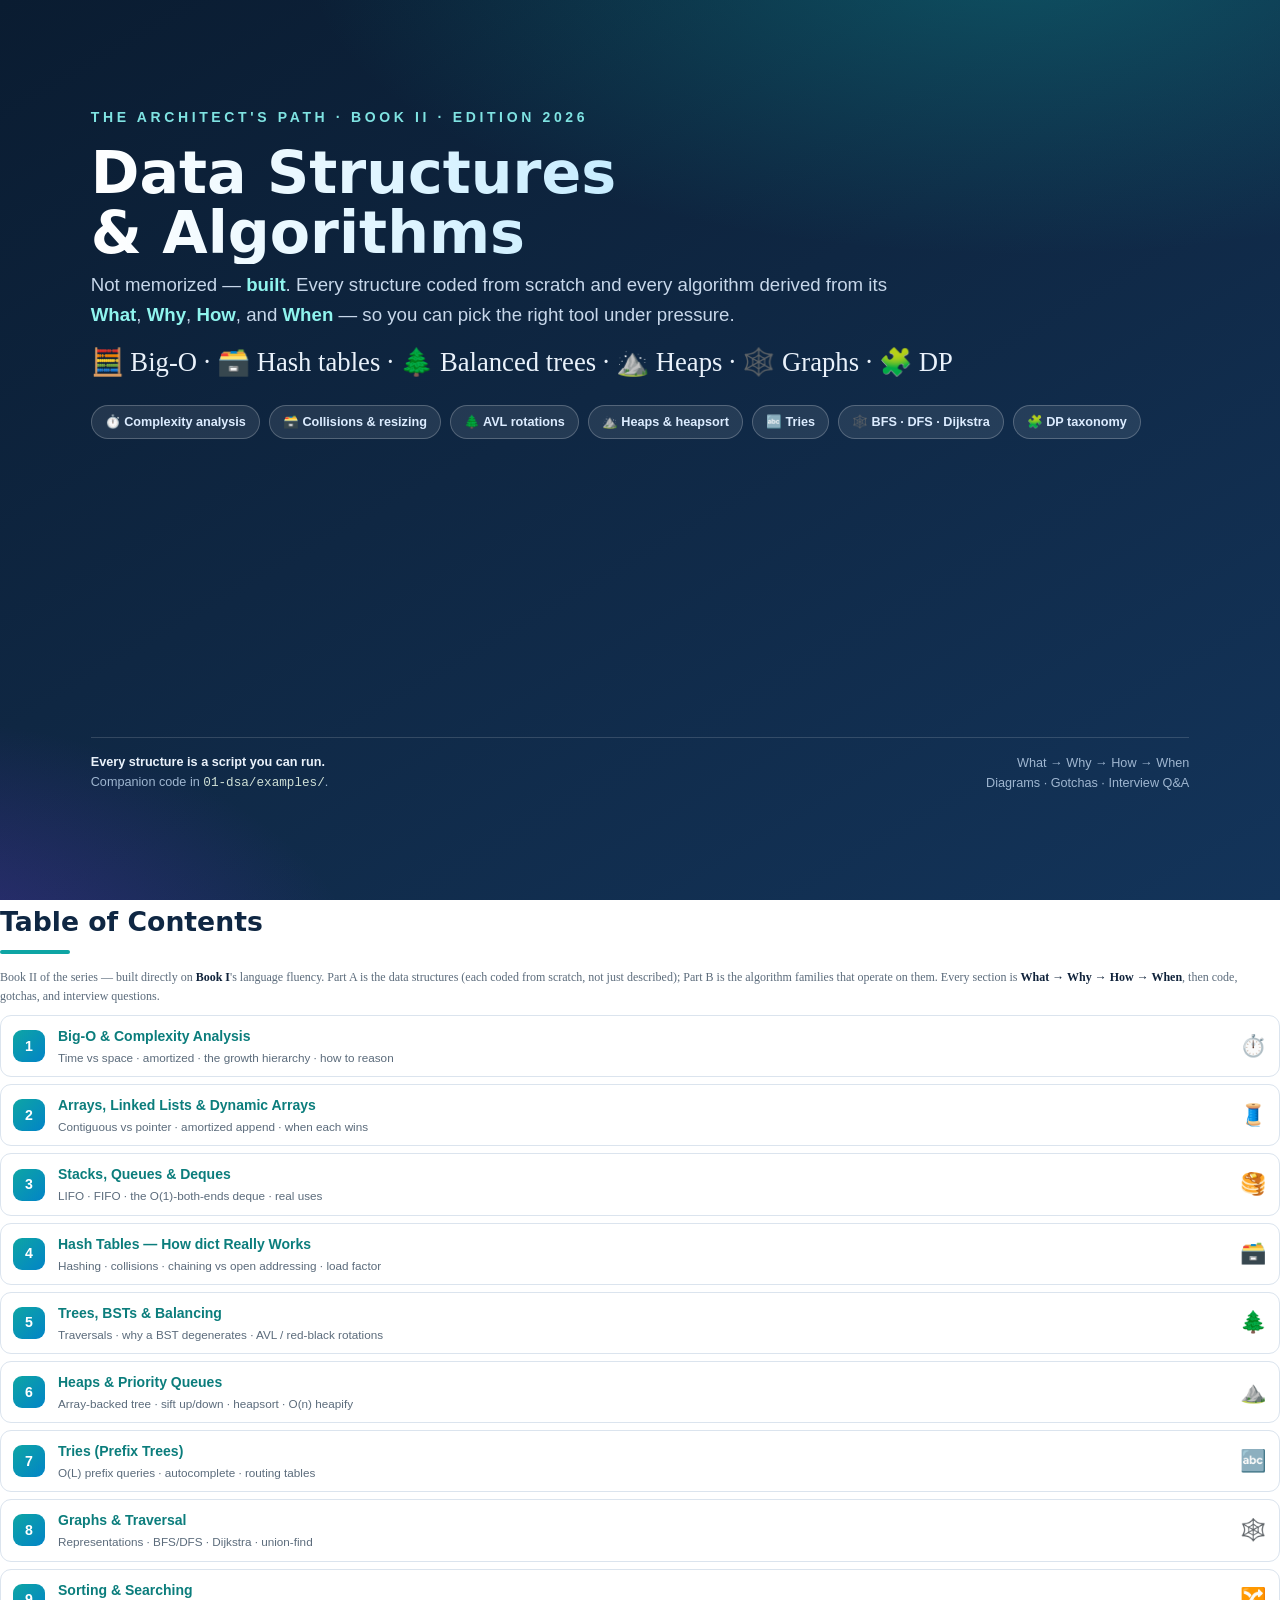
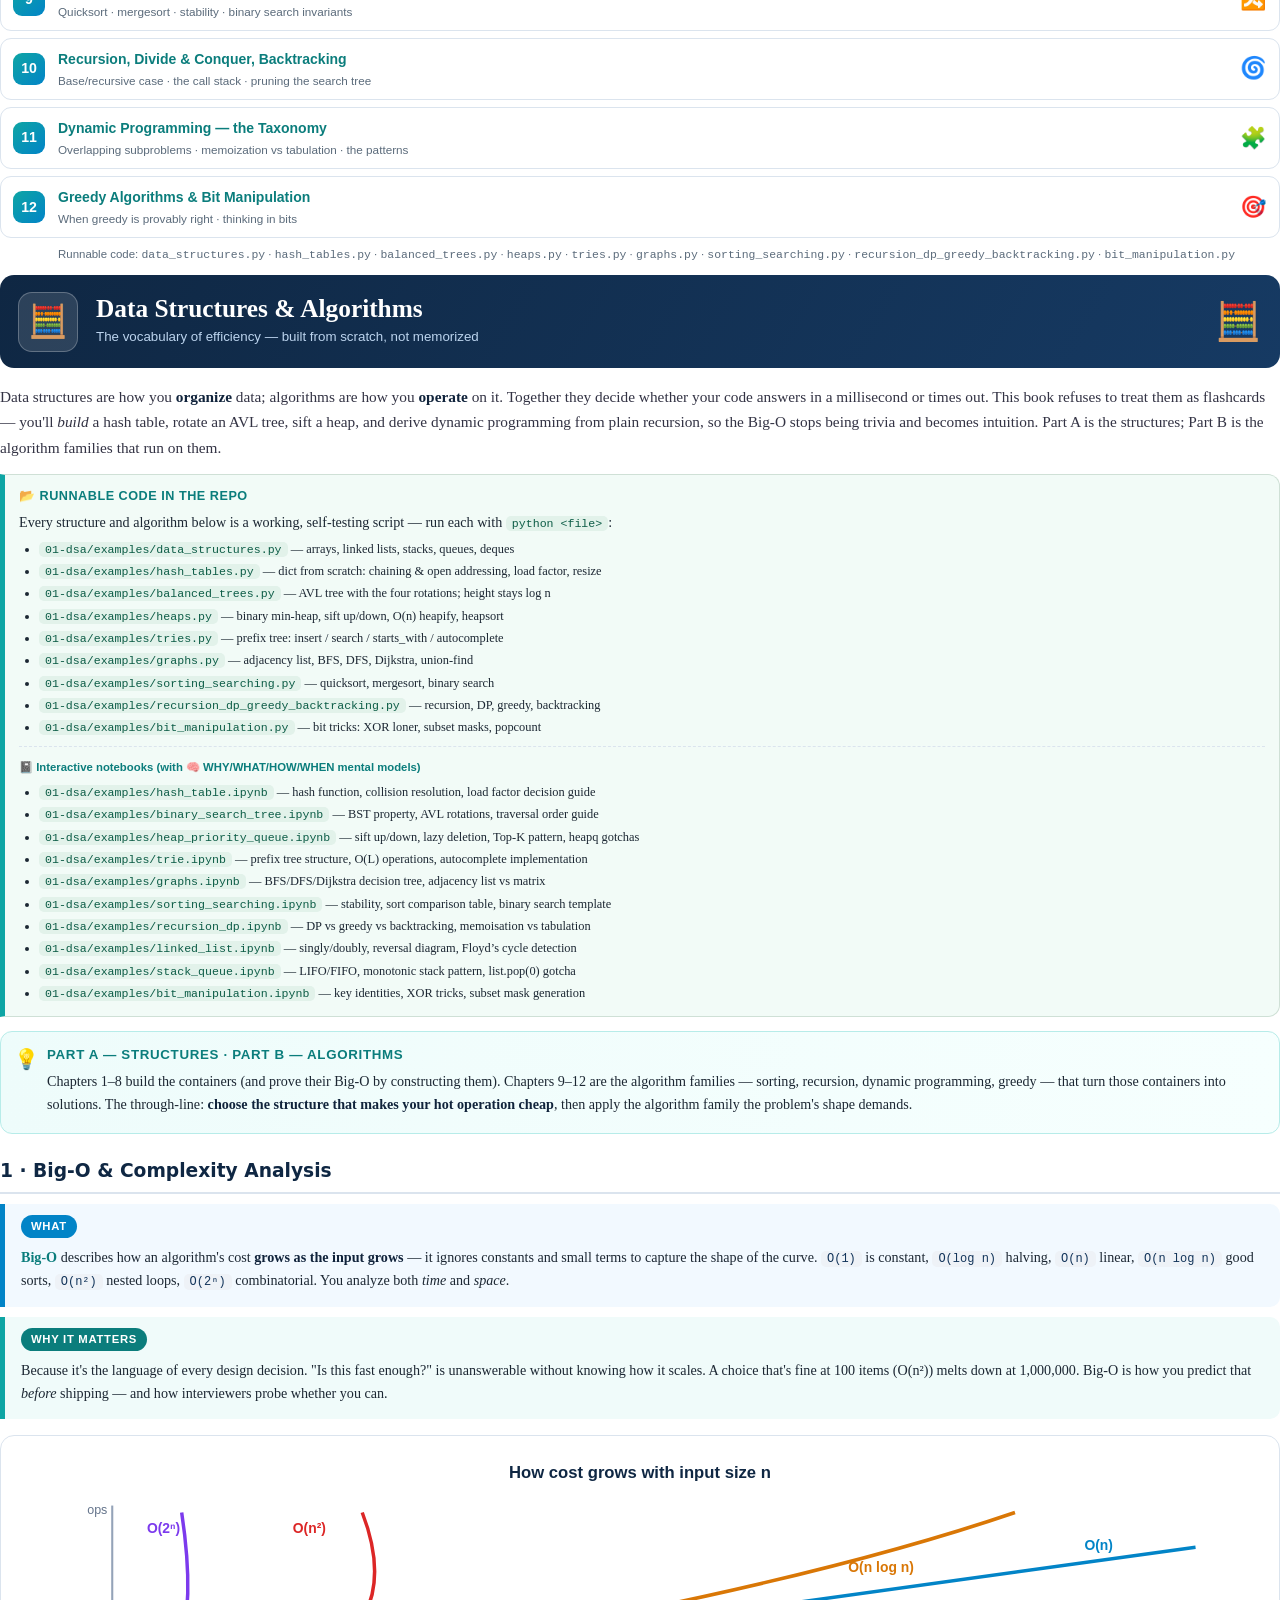
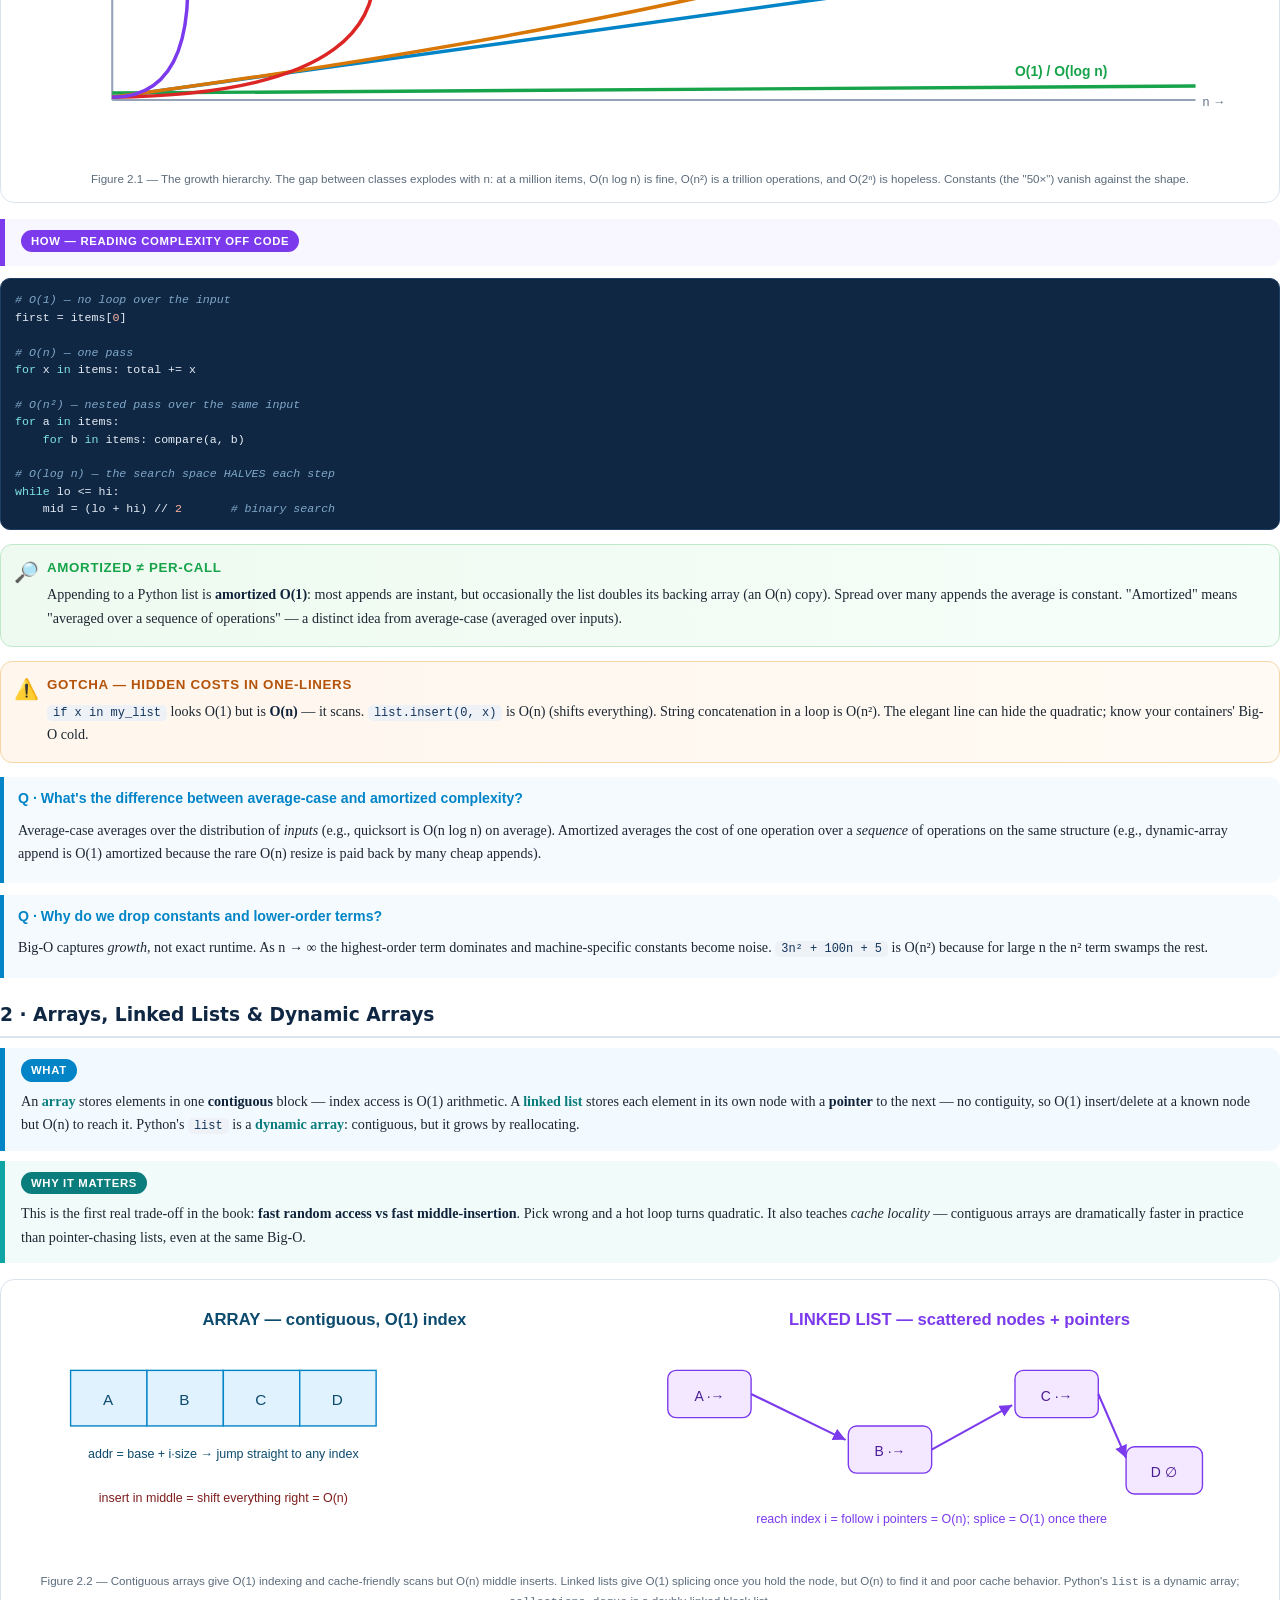
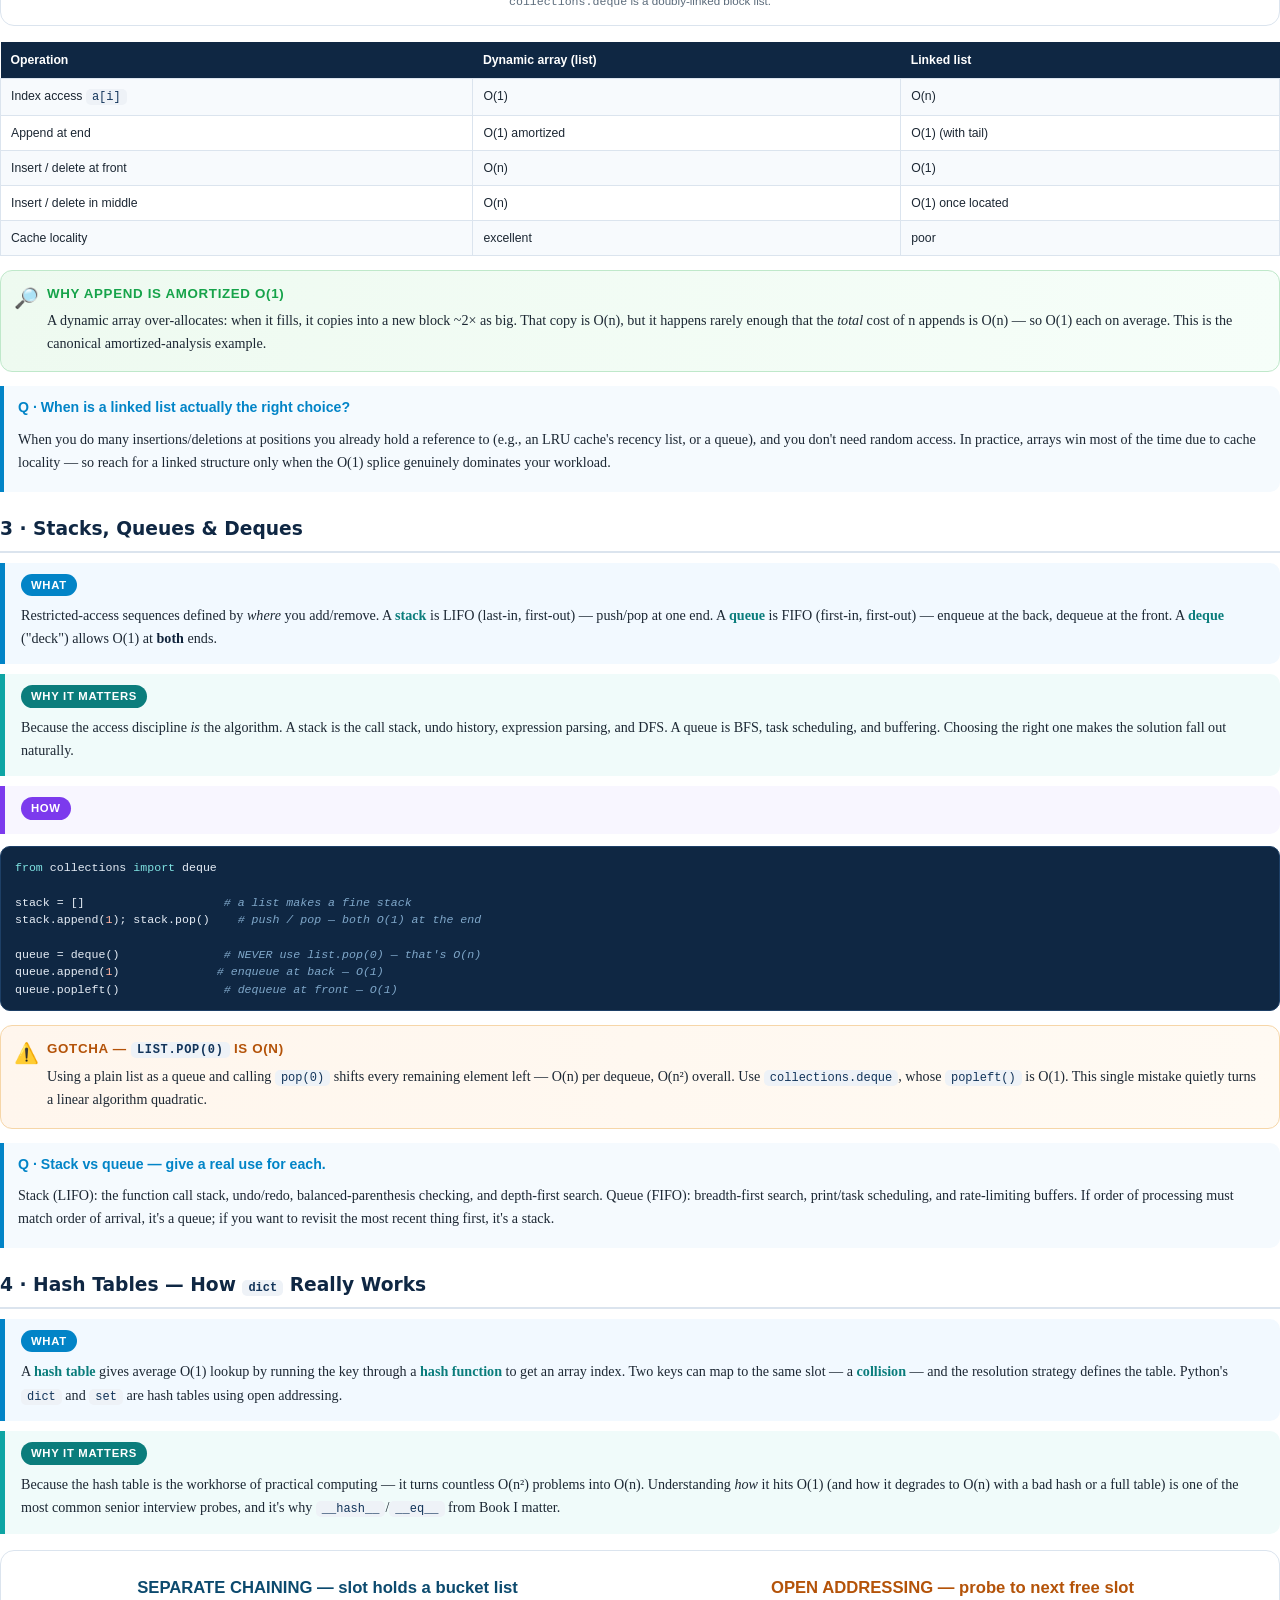
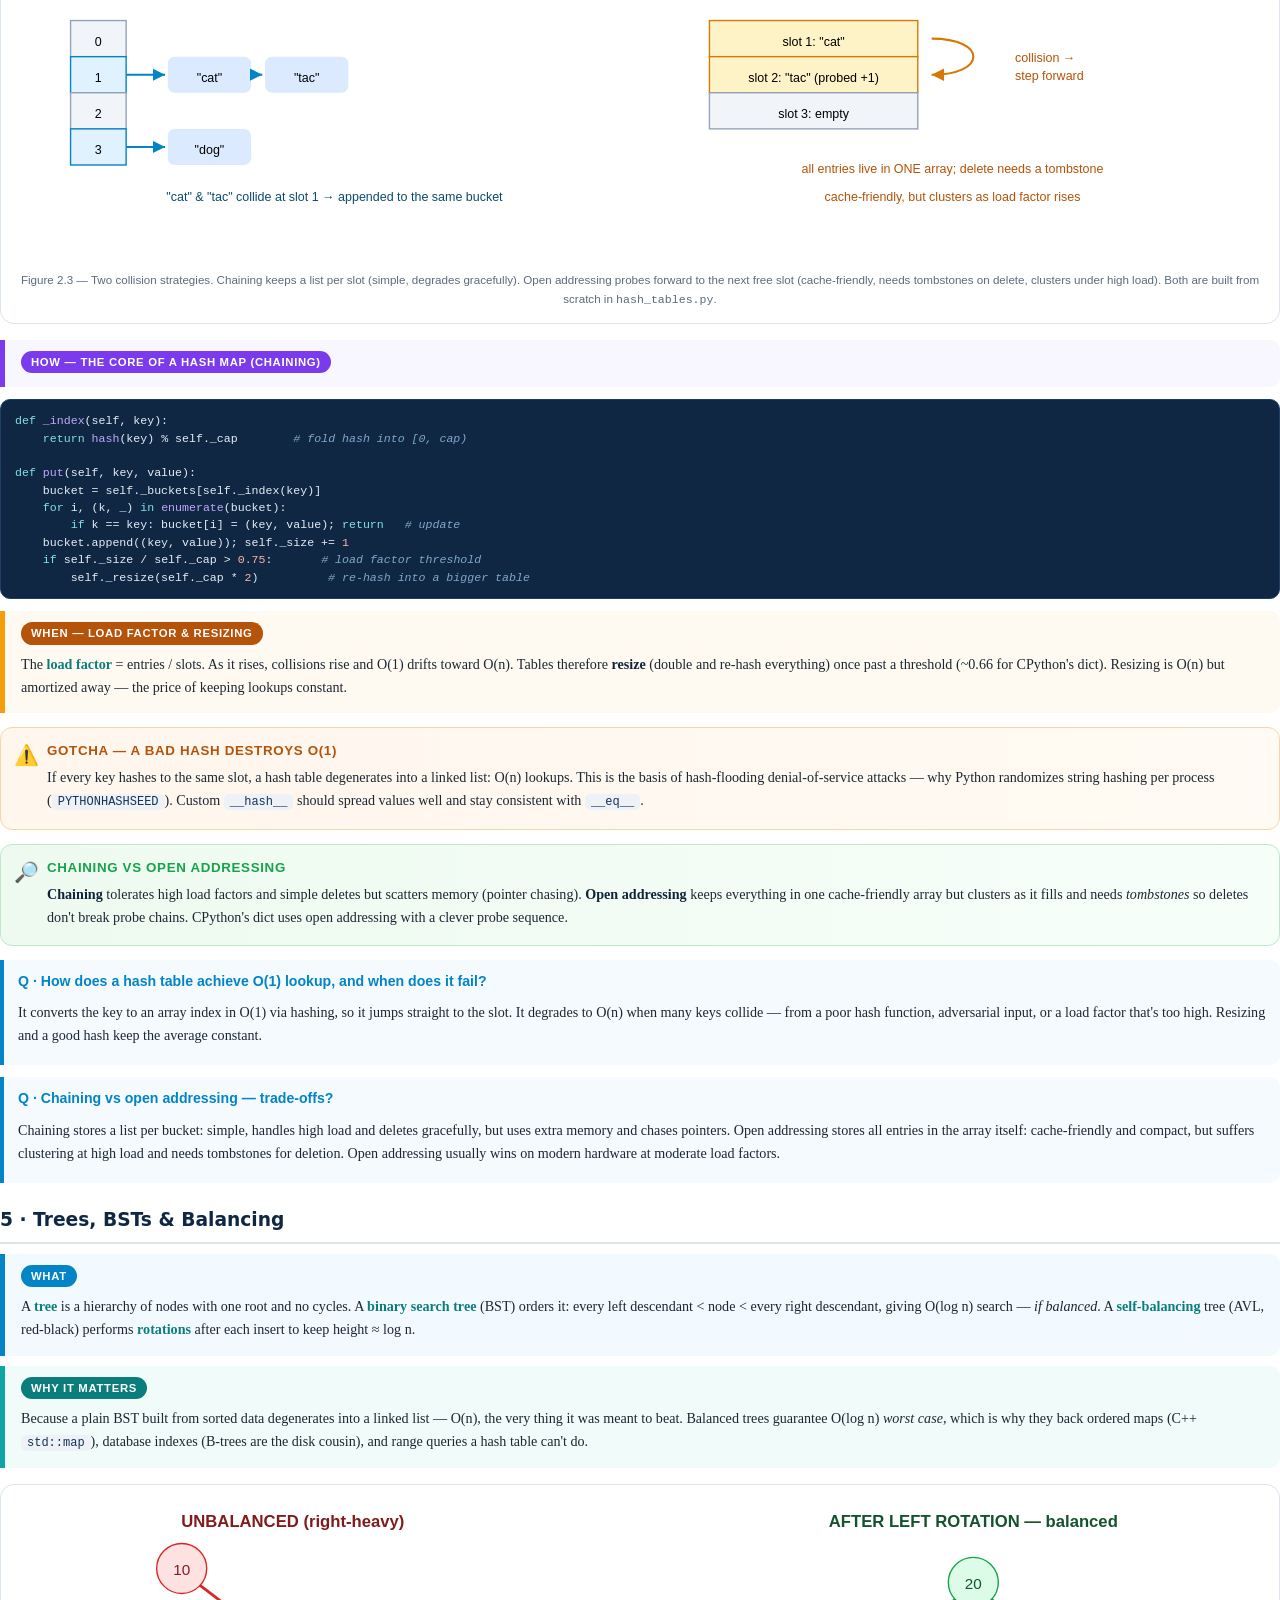
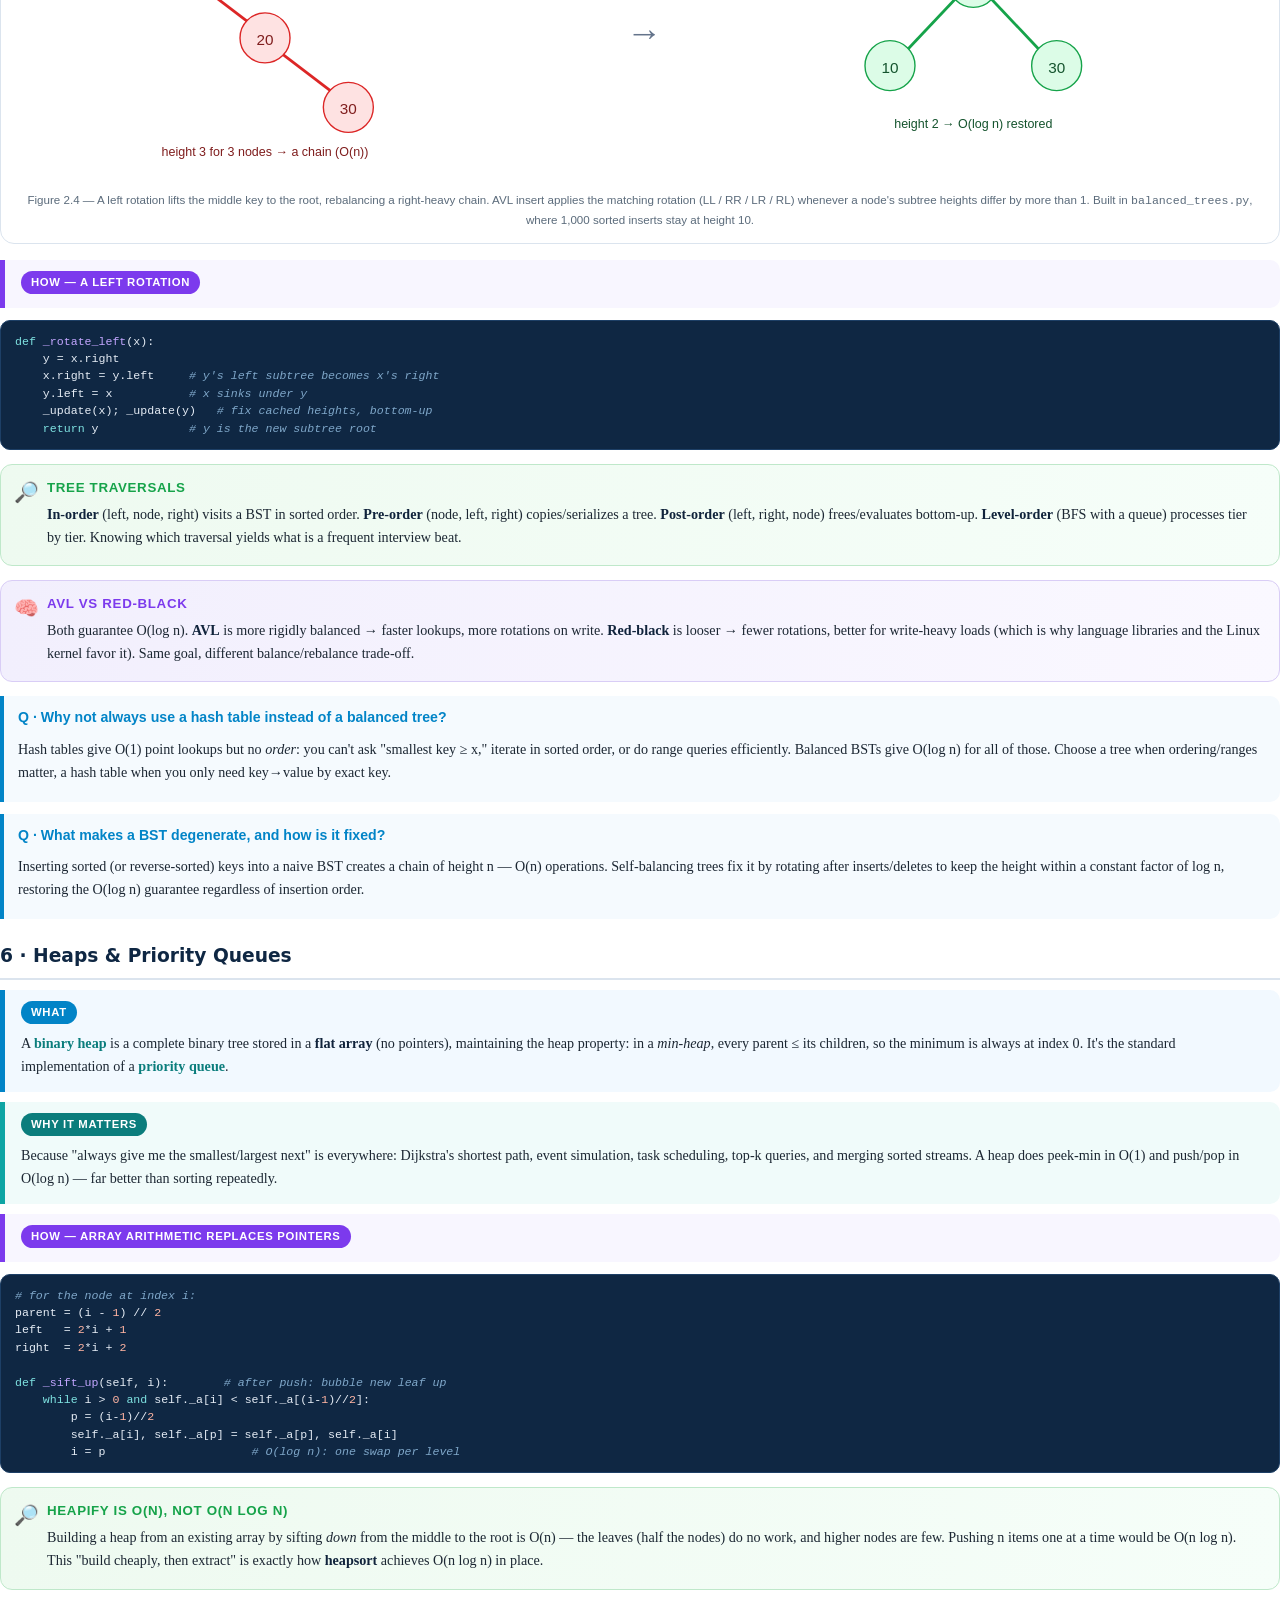
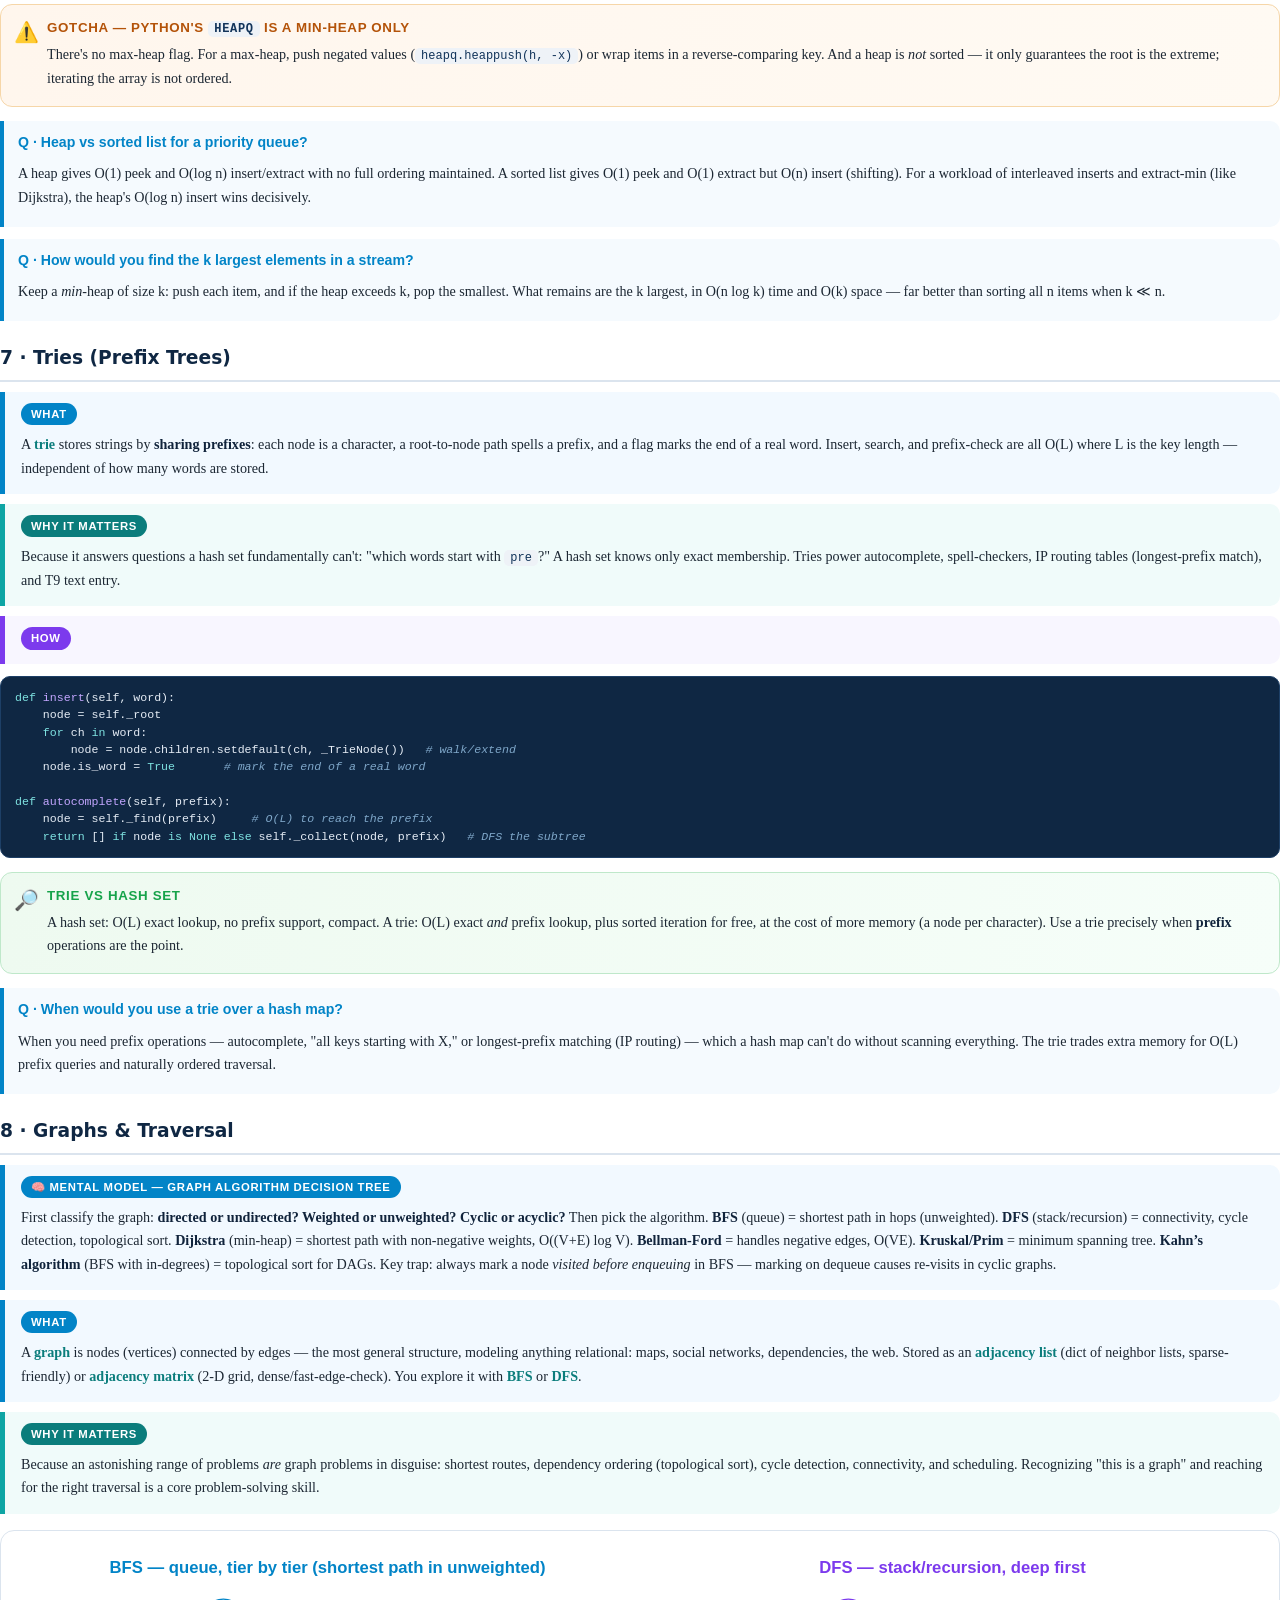
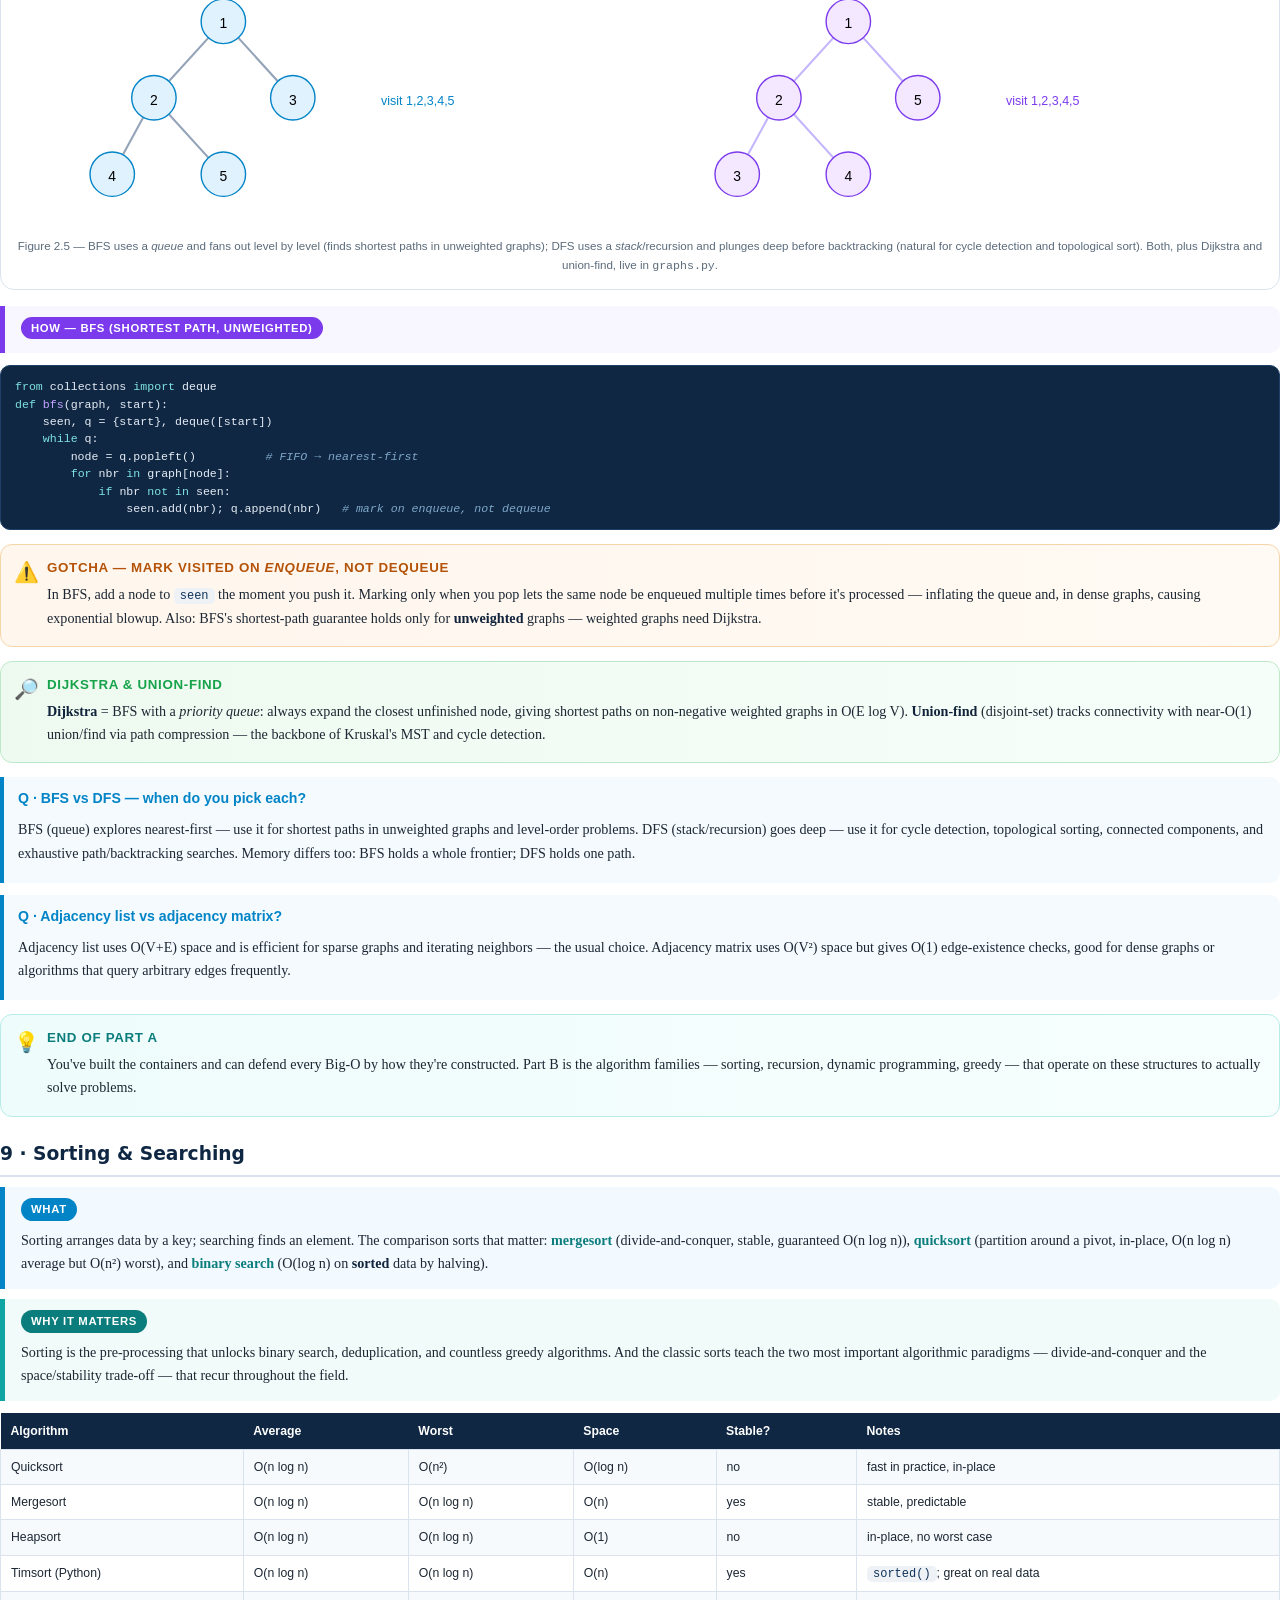
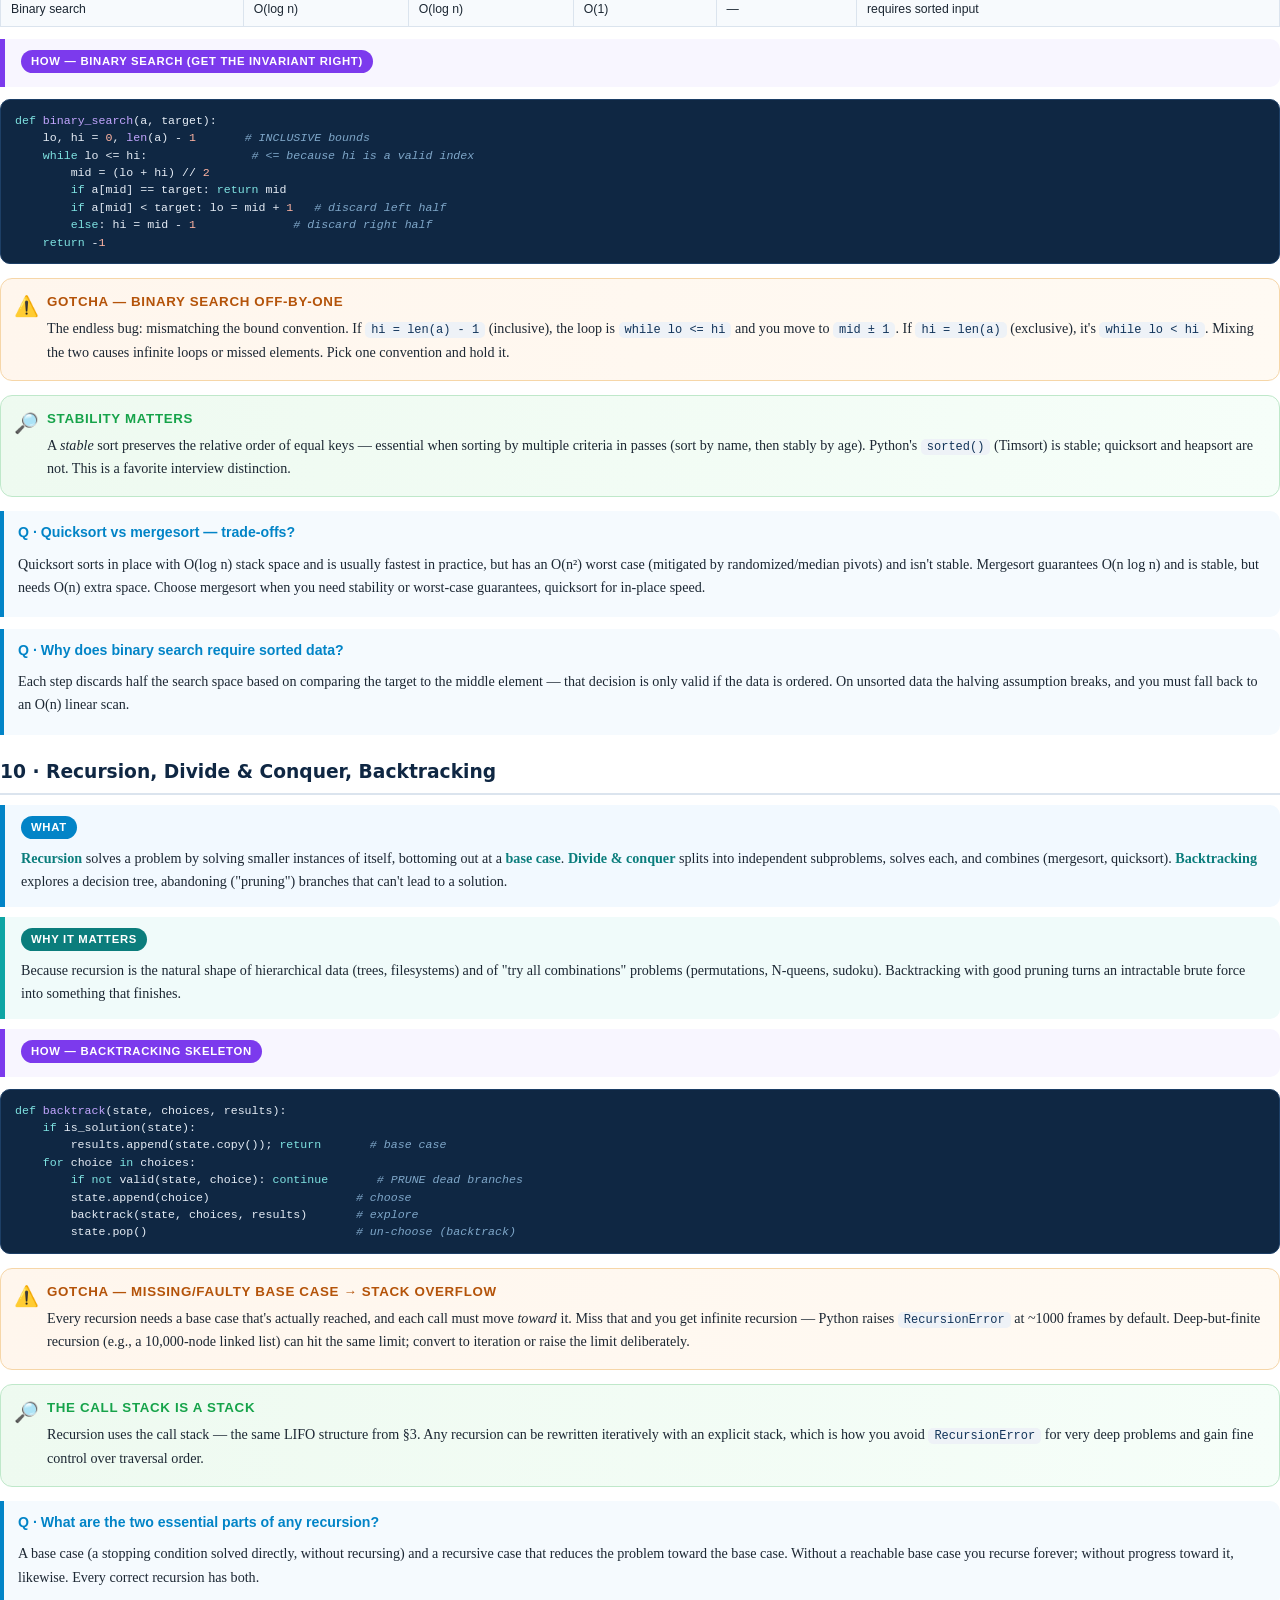
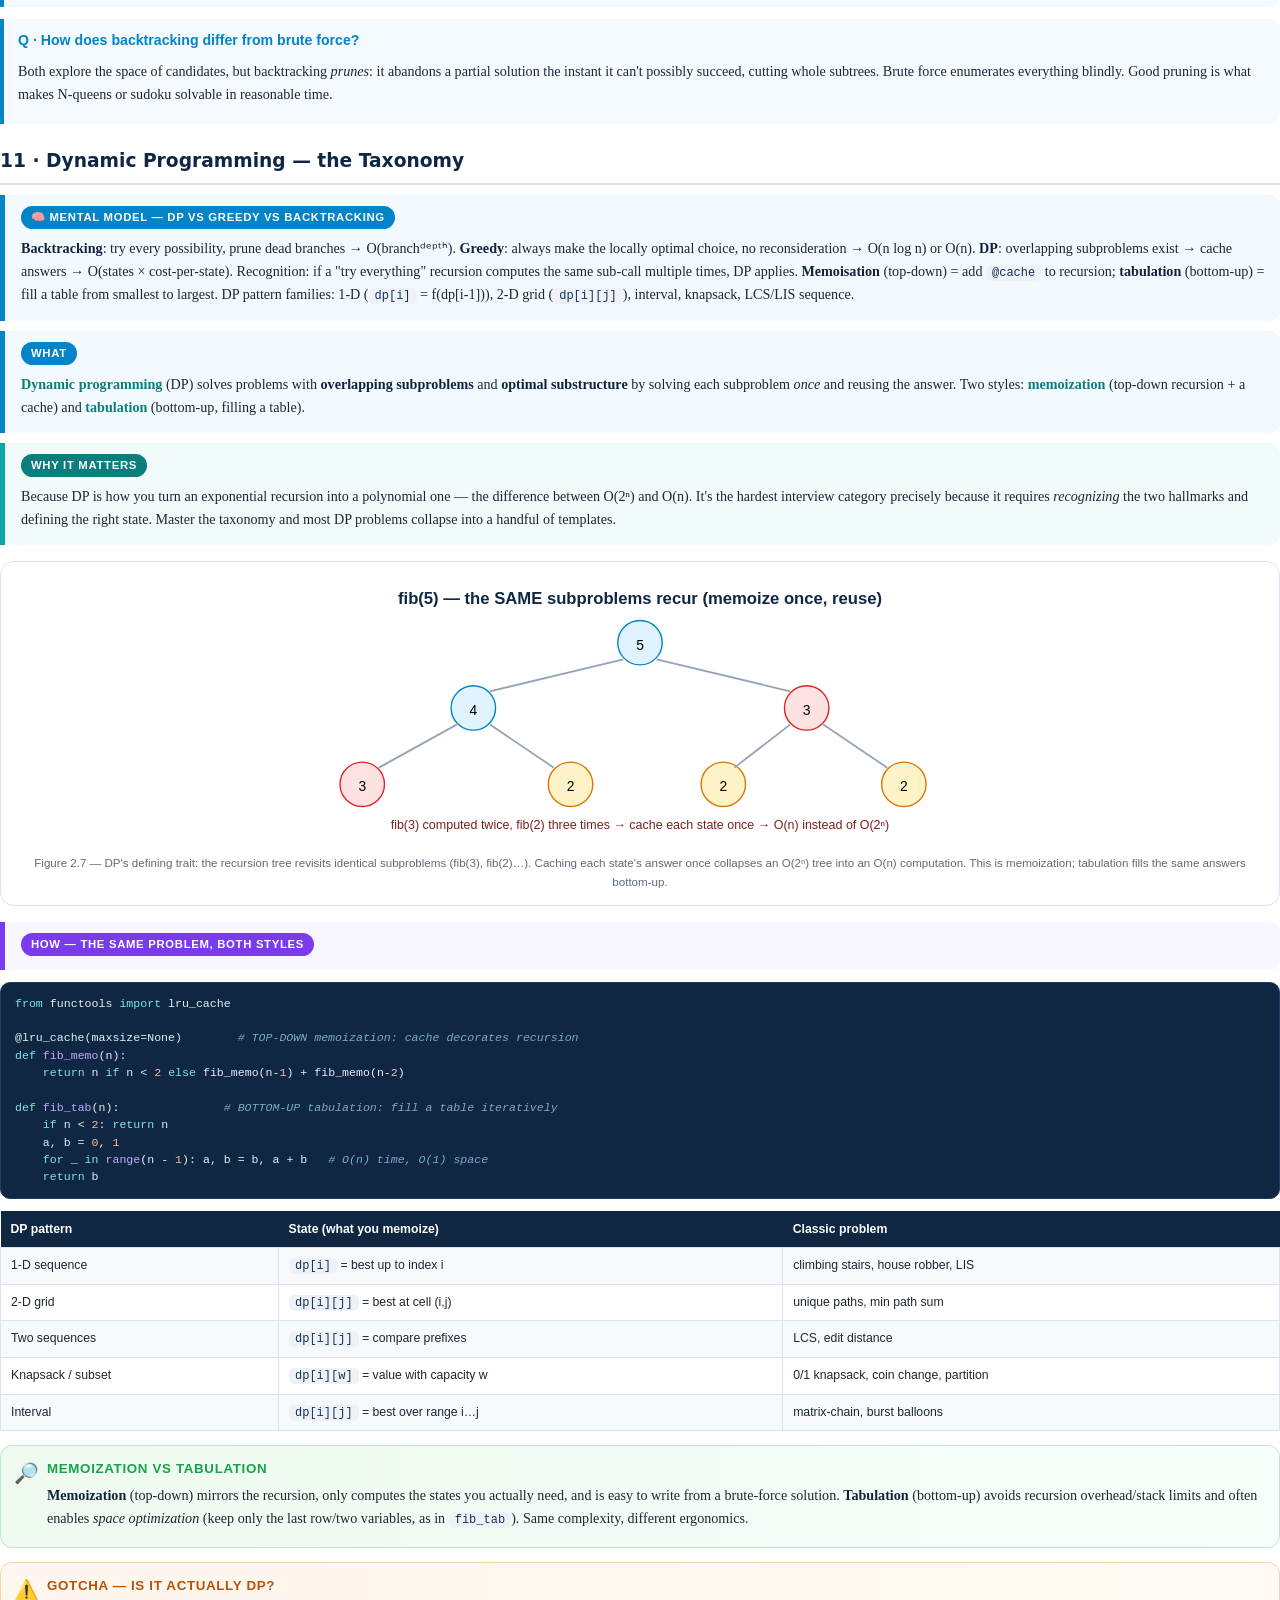
==== commit 5ce3ff3e: "feat: advanced SD notebooks, interview bank expansion, HTML book updates - 6 new advanced SD noteboo" ====
--- a/study-guide/book-2-dsa.html
+++ b/study-guide/book-2-dsa.html
@@ -74,7 +74,22 @@
     <li><span class="path">01-dsa/examples/sorting_searching.py</span> — quicksort, mergesort, binary search</li>
     <li><span class="path">01-dsa/examples/recursion_dp_greedy_backtracking.py</span> — recursion, DP, greedy, backtracking</li>
     <li><span class="path">01-dsa/examples/bit_manipulation.py</span> — bit tricks: XOR loner, subset masks, popcount</li>
+  </ul>
+  <div style="margin-top:8px;border-top:1px dashed var(--line);padding-top:8px">
+  <span style="font-family:'Segoe UI',sans-serif;font-size:8.5pt;font-weight:700;color:var(--teal-d)">📓 Interactive notebooks (with 🧠 WHY/WHAT/HOW/WHEN mental models)</span>
+  <ul style="margin-top:4px">
+    <li><span class="path">01-dsa/examples/hash_table.ipynb</span> — hash function, collision resolution, load factor decision guide</li>
+    <li><span class="path">01-dsa/examples/binary_search_tree.ipynb</span> — BST property, AVL rotations, traversal order guide</li>
+    <li><span class="path">01-dsa/examples/heap_priority_queue.ipynb</span> — sift up/down, lazy deletion, Top-K pattern, heapq gotchas</li>
+    <li><span class="path">01-dsa/examples/trie.ipynb</span> — prefix tree structure, O(L) operations, autocomplete implementation</li>
+    <li><span class="path">01-dsa/examples/graphs.ipynb</span> — BFS/DFS/Dijkstra decision tree, adjacency list vs matrix</li>
+    <li><span class="path">01-dsa/examples/sorting_searching.ipynb</span> — stability, sort comparison table, binary search template</li>
+    <li><span class="path">01-dsa/examples/recursion_dp.ipynb</span> — DP vs greedy vs backtracking, memoisation vs tabulation</li>
+    <li><span class="path">01-dsa/examples/linked_list.ipynb</span> — singly/doubly, reversal diagram, Floyd’s cycle detection</li>
+    <li><span class="path">01-dsa/examples/stack_queue.ipynb</span> — LIFO/FIFO, monotonic stack pattern, list.pop(0) gotcha</li>
+    <li><span class="path">01-dsa/examples/bit_manipulation.ipynb</span> — key identities, XOR tricks, subset mask generation</li>
   </ul></div>
+  </div>
 
   <div class="box bigidea"><span class="ic">💡</span><div class="h">Part A — Structures · Part B — Algorithms</div>
   <p>Chapters 1–8 build the containers (and prove their Big-O by constructing them). Chapters 9–12 are the algorithm families — sorting, recursion, dynamic programming, greedy — that turn those containers into solutions. The through-line: <strong>choose the structure that makes your hot operation cheap</strong>, then apply the algorithm family the problem's shape demands.</p></div>
@@ -392,6 +407,8 @@
   <!-- ===================== 8 : GRAPHS ===================== -->
   <h2 class="sec" id="s8">8 · Graphs &amp; Traversal</h2>
 
+  <div class="def what"><span class="lab">🧠 Mental model — graph algorithm decision tree</span><p>First classify the graph: <strong>directed or undirected? Weighted or unweighted? Cyclic or acyclic?</strong> Then pick the algorithm. <strong>BFS</strong> (queue) = shortest path in hops (unweighted). <strong>DFS</strong> (stack/recursion) = connectivity, cycle detection, topological sort. <strong>Dijkstra</strong> (min-heap) = shortest path with non-negative weights, O((V+E) log V). <strong>Bellman-Ford</strong> = handles negative edges, O(VE). <strong>Kruskal/Prim</strong> = minimum spanning tree. <strong>Kahn’s algorithm</strong> (BFS with in-degrees) = topological sort for DAGs. Key trap: always mark a node <em>visited before enqueuing</em> in BFS — marking on dequeue causes re-visits in cyclic graphs.</p></div>
+
   <div class="def what"><span class="lab">What</span><p>A <em class="term">graph</em> is nodes (vertices) connected by edges — the most general structure, modeling anything relational: maps, social networks, dependencies, the web. Stored as an <em class="term">adjacency list</em> (dict of neighbor lists, sparse-friendly) or <em class="term">adjacency matrix</em> (2-D grid, dense/fast-edge-check). You explore it with <em class="term">BFS</em> or <em class="term">DFS</em>.</p></div>
 
   <div class="def why"><span class="lab">Why it matters</span><p>Because an astonishing range of problems <em>are</em> graph problems in disguise: shortest routes, dependency ordering (topological sort), cycle detection, connectivity, and scheduling. Recognizing "this is a graph" and reaching for the right traversal is a core problem-solving skill.</p></div>
@@ -520,6 +537,8 @@
 
   <!-- ===================== 11 : DP ===================== -->
   <h2 class="sec" id="s11">11 · Dynamic Programming — the Taxonomy</h2>
+
+  <div class="def what"><span class="lab">🧠 Mental model — DP vs greedy vs backtracking</span><p><strong>Backtracking</strong>: try every possibility, prune dead branches → O(branchᵈᵉᵖᵗʰ). <strong>Greedy</strong>: always make the locally optimal choice, no reconsideration → O(n log n) or O(n). <strong>DP</strong>: overlapping subproblems exist → cache answers → O(states × cost-per-state). Recognition: if a "try everything" recursion computes the same sub-call multiple times, DP applies. <strong>Memoisation</strong> (top-down) = add <code class="inl">@cache</code> to recursion; <strong>tabulation</strong> (bottom-up) = fill a table from smallest to largest. DP pattern families: 1-D (<code class="inl">dp[i]</code> = f(dp[i-1])), 2-D grid (<code class="inl">dp[i][j]</code>), interval, knapsack, LCS/LIS sequence.</p></div>
 
   <div class="def what"><span class="lab">What</span><p><em class="term">Dynamic programming</em> (DP) solves problems with <strong>overlapping subproblems</strong> and <strong>optimal substructure</strong> by solving each subproblem <em>once</em> and reusing the answer. Two styles: <em class="term">memoization</em> (top-down recursion + a cache) and <em class="term">tabulation</em> (bottom-up, filling a table).</p></div>
 
@@ -627,5 +646,108 @@
   </ul></div>
 </section>
 
+<!-- ======================== REAL-WORLD DSA ======================== -->
+<section class="chapter" id="realworld">
+  <div class="ch-head"><div class="num">🏭</div><div><div class="t">DSA in Production — Where Every Structure Is Used</div><div class="s">Three systems: ShopFlow (e-commerce) · BuildFast (CI/CD) · RideStream (ride-sharing)</div></div><div class="ico">🏭</div></div>
+<style>
+  .scenario{border-left:5px solid var(--amber);background:#fffaf1;border-radius:0 12px 12px 0;padding:11px 14px;margin:10px 0;break-inside:avoid;}
+  .scenario .h{font-family:"Segoe UI",sans-serif;font-weight:800;color:#b45309;font-size:9pt;text-transform:uppercase;letter-spacing:.04em;margin-bottom:3px;}
+  .without{border-left:5px solid var(--red);background:#fdecec;border-radius:0 12px 12px 0;padding:10px 14px;margin:8px 0;break-inside:avoid;}
+  .without .h{font-family:"Segoe UI",sans-serif;font-weight:800;color:var(--red);font-size:8.5pt;text-transform:uppercase;}
+  .withpat{border-left:5px solid var(--green);background:#f0fdf4;border-radius:0 12px 12px 0;padding:10px 14px;margin:8px 0;break-inside:avoid;}
+  .withpat .h{font-family:"Segoe UI",sans-serif;font-weight:800;color:var(--green);font-size:8.5pt;text-transform:uppercase;}
+  .where{border-left:5px solid var(--teal);background:#f0fbfa;border-radius:0 12px 12px 0;padding:10px 14px;margin:8px 0;break-inside:avoid;}
+  .where .h{font-family:"Segoe UI",sans-serif;font-weight:800;color:var(--teal-d);font-size:8.5pt;text-transform:uppercase;}
+  .dsa-ref{width:100%;border-collapse:collapse;font-size:8.5pt;margin:10px 0;}
+  .dsa-ref th{background:var(--navy);color:#fff;padding:7px 10px;text-align:left;}
+  .dsa-ref td{border:1px solid var(--line);padding:6px 10px;vertical-align:top;}
+  .dsa-ref tr:nth-child(even) td{background:#f7fafd;}
+</style>
+
+  <h2 class="sec">Production Reference — Every Structure and Where It Lives</h2>
+  <table class="dsa-ref">
+    <tr><th>Structure / Algorithm</th><th>Production use (ShopFlow / BuildFast / RideStream)</th><th>Real framework / system</th><th>What breaks if you use the wrong one</th></tr>
+    <tr><td><strong>Hash Map / dict</strong></td><td>API key auth cache (O(1) lookup for 50k keys); product ID → price lookup; session store</td><td>Redis HGETALL, Python dict, Django cache framework</td><td>list membership: O(50k) per request → P99 latency goes from 8ms to 340ms at scale</td></tr>
+    <tr><td><strong>Set / frozenset</strong></td><td>Dedup user IDs in analytics batch; permission set for has_perm() O(1) check; seen-URLs in crawler</td><td>Django User._perm_cache, Redis SADD/SISMEMBER</td><td>list membership O(n): 50k users × 1000 req/sec = 50M comparisons/sec on auth alone</td></tr>
+    <tr><td><strong>Doubly-Linked List + HashMap</strong></td><td>LRU product-page cache: O(1) get + O(1) evict. functools.lru_cache is this internally</td><td>Python functools.lru_cache, Redis maxmemory-policy=allkeys-lru</td><td>Naive dict: O(n) to find LRU victim; or full cache invalidation on every miss</td></tr>
+    <tr><td><strong>deque</strong></td><td>BuildFast task queue (O(1) both-ends); BFS frontier for dependency graph traversal</td><td>Celery task queue, asyncio.Queue</td><td>list.pop(0) for queue: O(n) per dequeue; 5000 tasks × O(5000) = O(25M) ops</td></tr>
+    <tr><td><strong>Stack (list)</strong></td><td>DFS traversal of build dependency graph; balanced bracket check in code linting; undo history</td><td>Python call stack, git undo, editor undo ring</td><td>Recursive DFS crashes with RecursionError on deep graphs (Python limit ~1000)</td></tr>
+    <tr><td><strong>BST / AVL Tree</strong></td><td>RideStream: range-query for "all drivers within 2km" on sorted geohash. Database B-tree indexes</td><td>PostgreSQL B-tree index on WHERE clauses, sortedcontainers.SortedList</td><td>Unsorted list for range query: O(n) scan vs O(log n) BST range. Degenerate BST on sorted insert: O(n) same as list</td></tr>
+    <tr><td><strong>Min-Heap / heapq</strong></td><td>ShopFlow top-10 revenue products from 1M (O(n log k) vs O(n log n) sort); Dijkstra priority queue; Celery priority scheduling</td><td>Python heapq, Java PriorityQueue, RabbitMQ priority queues</td><td>Full sort for top-K: O(n log n). For n=1M k=10: sort takes 20M operations; heap takes 3M</td></tr>
+    <tr><td><strong>Trie</strong></td><td>ShopFlow: search-as-you-type product autocomplete — O(k) per keystroke regardless of 50k products</td><td>Elasticsearch prefix queries (inverted index), browser URL bar</td><td>O(n) linear scan per keystroke: 1000 users × 5 keystrokes/sec = 5000 O(50k) scans/sec</td></tr>
+    <tr><td><strong>Graph + BFS</strong></td><td>BuildFast: topological sort of pipeline job dependencies; shortest build path; cycle detection for circular deps</td><td>pip dependency resolution, Bazel build graph, Kubernetes readiness graph</td><td>No cycle detection: circular deps cause infinite loop or stack overflow at build time</td></tr>
+    <tr><td><strong>Dijkstra</strong></td><td>RideStream: shortest route for driver dispatch (weighted road network); network routing (OSPF)</td><td>Google Maps, AWS VPC routing, OSPF protocol</td><td>Negative edge weights: Dijkstra gives wrong shortest path → use Bellman-Ford instead</td></tr>
+    <tr><td><strong>Dynamic Programming</strong></td><td>BuildFast: allocate build minutes to jobs (0/1 knapsack); minimum billing units (coin change); diff algorithm (LCS)</td><td>git diff (Myers algorithm = DP), text editors, DNA alignment</td><td>Naive recursion: fib(50) = 2^50 calls. DP: 50 calls. Greedy fails on non-canonical coin denominations</td></tr>
+    <tr><td><strong>Binary Search</strong></td><td>ShopFlow: search-as-you-type on sorted product name list O(log n) vs O(n) linear; bisect for sorted insertion</td><td>Database B-tree range scans, bisect module, numpy searchsorted</td><td>Unsorted input: bisect gives WRONG results silently. Forgetting this = hours of debugging</td></tr>
+  </table>
+
+  <h2 class="sec">The O(n²) Auth Incident — Choosing the Wrong Structure</h2>
+
+  <div class="scenario"><div class="h">🏭 BuildFast Production Incident</div>
+  <p>BuildFast authenticates API calls against a list of valid API keys. Launch: 100 customers, list works fine. Scale: 50,000 customers. Each API call checks <code class="inl">if key in api_keys_list</code> — O(50,000) per request. At 1,000 req/sec: <strong>50 million comparisons per second</strong> just for auth. P99 latency: 8ms → 340ms. Root cause: wrong data structure.</p></div>
+
+  <div class="without"><div class="h">✗ list membership — O(n) per check</div></div>
+<pre><span class="c"># ✗ O(n) per request — fine at 100 keys, disaster at 50k</span>
+valid_keys: list[str] = load_keys_from_db()   <span class="c"># 50,000 strings</span>
+<span class="k">if</span> api_key <span class="k">in</span> valid_keys:   <span class="c"># scans up to 50,000 items EVERY request</span>
+    grant_access()
+<span class="c"># At 1000 req/sec: 50,000,000 string comparisons/sec on auth alone</span></pre>
+
+  <div class="withpat"><div class="h">✓ frozenset — O(1) per check, built once at startup</div></div>
+<pre><span class="c"># ✓ Build the index ONCE, O(1) lookup per request thereafter</span>
+valid_keys: frozenset[str] = frozenset(load_keys_from_db())
+<span class="k">if</span> api_key <span class="k">in</span> valid_keys:   <span class="c"># hash lookup, always O(1) regardless of size</span>
+    grant_access()
+<span class="c"># Speedup: ~400× at 50k keys. Latency restored to 8ms.</span></pre>
+
+  <h2 class="sec">The LRU Cache — Doubly-Linked List + HashMap</h2>
+
+  <div class="scenario"><div class="h">🛒 ShopFlow Product Page Caching</div>
+  <p>ShopFlow caches rendered product HTML. Viewing a product moves it to MRU. When the cache fills (1,000 entries), the least-recently-used product is evicted first. This requires O(1) get AND O(1) eviction — impossible with a plain dict or list. The combined structure (DLL + hashmap) achieves both. This is exactly what <code class="inl">functools.lru_cache</code> uses internally.</p></div>
+
+<pre><span class="c"># Why doubly-linked list, not singly-linked?</span>
+<span class="c"># To REMOVE a node: you need prev AND next pointers → O(1) unlink</span>
+<span class="c"># With singly-linked: must scan to find predecessor → O(n)</span>
+
+<span class="c"># Operation breakdown:</span>
+<span class="c"># get(key): hash map → node in O(1), unlink + push to front in O(1)</span>
+<span class="c"># put(key): hash map insert O(1), push to front O(1), evict tail O(1)</span>
+<span class="c"># → ALL operations O(1)</span></pre>
+
+  <div class="where"><div class="h">🌍 Where LRU cache appears in the wild</div>
+  <ul class="plain">
+    <li><strong>Python <code class="inl">functools.lru_cache</code>:</strong> uses doubly-linked list + dict internally — the canonical Python implementation</li>
+    <li><strong>Redis:</strong> <code class="inl">maxmemory-policy=allkeys-lru</code> — LRU eviction of the least-recently-accessed key</li>
+    <li><strong>CPU L1/L2 cache:</strong> hardware LRU eviction of memory lines</li>
+    <li><strong>Django cache framework:</strong> <code class="inl">LocMemCache</code> uses <code class="inl">OrderedDict</code> for LRU semantics</li>
+    <li><strong>Browser:</strong> page cache is LRU by tab/domain</li>
+  </ul></div>
+
+  <h2 class="sec">Graph Algorithms — BuildFast CI/CD Dependency Ordering</h2>
+
+  <div class="scenario"><div class="h">🏭 BuildFast — Pipeline Job Ordering</div>
+  <p>BuildFast pipelines have jobs with dependencies: "test" before "build" before "deploy". Determining execution order = topological sort. Detecting circular deps (A depends on B depends on A) = directed cycle detection. Kahn's BFS detects cycles naturally — if the sorted result is shorter than the total node count, a cycle exists.</p></div>
+
+<pre><span class="c"># Topological sort — Kahn's BFS algorithm: O(V+E)</span>
+<span class="c"># If result length < total nodes → cycle detected!</span>
+pipeline_deps = {
+    <span class="s">"checkout"</span>: [],
+    <span class="s">"install-deps"</span>: [<span class="s">"checkout"</span>],
+    <span class="s">"lint"</span>: [<span class="s">"install-deps"</span>],
+    <span class="s">"unit-tests"</span>: [<span class="s">"install-deps"</span>],
+    <span class="s">"build"</span>: [<span class="s">"lint"</span>, <span class="s">"unit-tests"</span>],
+    <span class="s">"deploy"</span>: [<span class="s">"build"</span>],
+}
+<span class="c"># topo_sort(pipeline_deps) → ["checkout","install-deps","lint","unit-tests","build","deploy"]</span>
+<span class="c"># WHERE in real systems:</span>
+<span class="c"># pip install → dependency resolution = topological sort + conflict detection</span>
+<span class="c"># Bazel/Make → build order = topological sort of the build graph</span>
+<span class="c"># Kubernetes → pod scheduling respects readiness dependency graph</span></pre>
+
+  <div class="box bigidea"><span class="ic">💡</span><div class="h">The senior framing: Big-O as a production budget</div>
+  <p>Big-O tells you how the system behaves when users × data × load increase by 10×. An O(n²) auth check at 100 keys is invisible; at 50,000 keys it's an outage. The senior question is never "what is the Big-O?" in isolation — it's always <strong>"what is n at scale, and what bounds it?"</strong> If n is provably capped at 50 (a config list), O(n²) is fine and a cleverer structure adds cost with no benefit. If n is user-supplied and unbounded, O(n²) is a latent outage waiting for growth to trigger it.</p></div>
+
+</section>
+
 </body>
 </html>
--- a/study-guide/architects-path.css
+++ b/study-guide/architects-path.css
@@ -93,6 +93,10 @@
   .pitfall .h{ color:var(--red); }
   .analogy{ background:linear-gradient(90deg,#f2effd,#faf8ff); border-color:#d9cdf6; }
   .analogy .h{ color:var(--violet); }
+  .scenario{ background:linear-gradient(90deg,#eaf7ff,#f5fbff); border-color:#b3dff5; }
+  .scenario .h{ color:#0369a1; }
+  .takeaway{ background:linear-gradient(90deg,#f0fdf4,#f8fff9); border-color:#bbf7d0; }
+  .takeaway .h{ color:#15803d; font-size:11pt; }
 
   ul.tick,ul.plain{ list-style:none; padding-left:0; margin:8px 0; }
   ul.tick li{ padding-left:24px; position:relative; margin:5px 0; }
